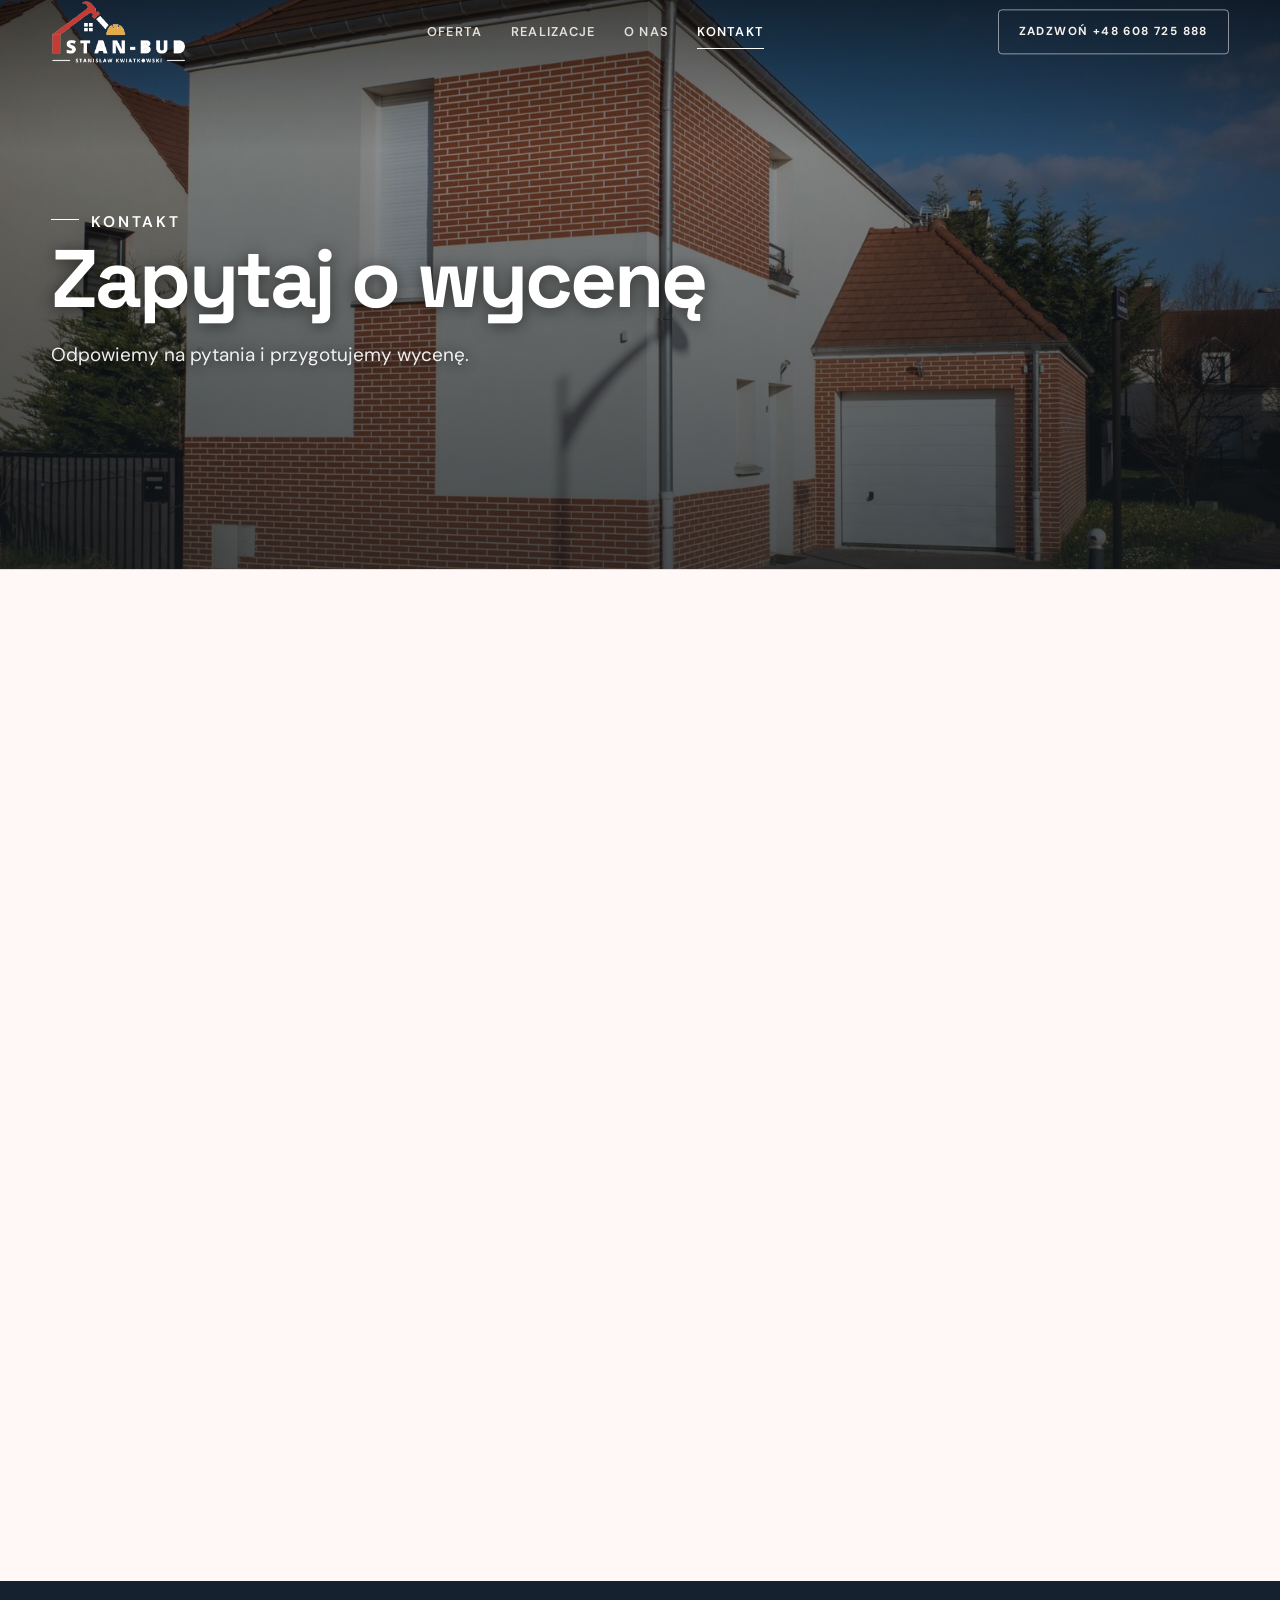
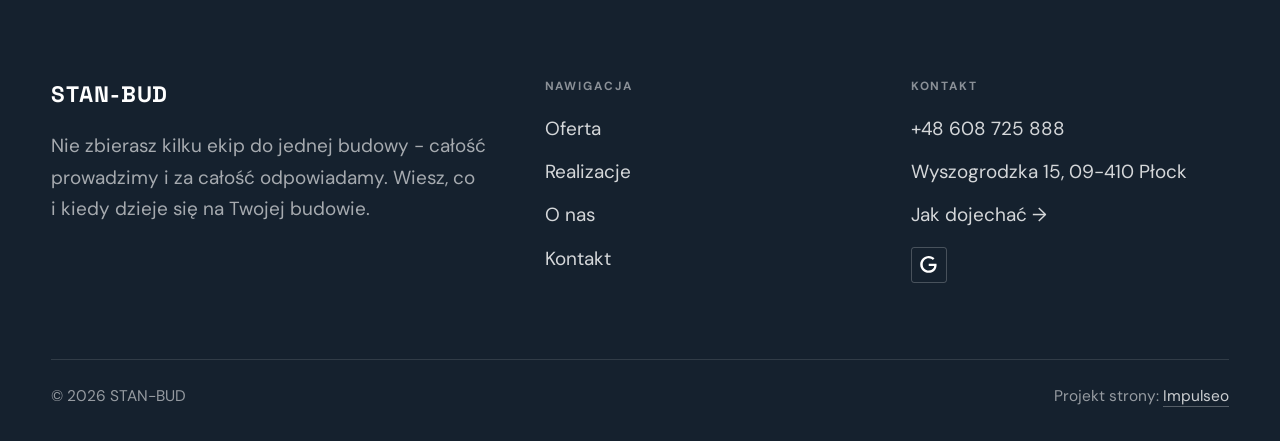
==== kontakt.html @ 0bb6a694 "Strona demo: stan-bud" ====
<!DOCTYPE html>
<html lang="pl">
<head>
<meta charset="UTF-8">
<meta name="viewport" content="width=device-width, initial-scale=1.0">
<title>Kontakt - STAN-BUD</title>
<meta name="description" content="Kontakt STAN-BUD - Wyszogrodzka 15, 09-410 Płock">
<link rel="canonical" href="https://kris20032.github.io/stan-bud/kontakt.html">
<meta name="robots" content="noindex, nofollow">
<meta property="og:type" content="website">
<meta property="og:locale" content="pl_PL">
<meta property="og:site_name" content="STAN-BUD">
<meta property="og:title" content="Kontakt - STAN-BUD">
<meta property="og:description" content="Kontakt STAN-BUD - Wyszogrodzka 15, 09-410 Płock">
<meta property="og:url" content="https://kris20032.github.io/stan-bud/kontakt.html">
<meta property="og:image" content="https://kris20032.github.io/stan-bud/img/og.jpg">
<meta property="og:image:width" content="1200">
<meta property="og:image:height" content="630">
<meta name="twitter:card" content="summary_large_image">
<link rel="preconnect" href="https://fonts.googleapis.com">
<link rel="preconnect" href="https://fonts.gstatic.com" crossorigin>
<link href="https://fonts.googleapis.com/css2?family=Space+Grotesk:wght@500;600;700&family=DM+Sans:opsz,wght@9..40,400;9..40,500;9..40,600&display=swap" rel="stylesheet">
<link rel="stylesheet" href="assets/styles.css?v=3029ddd0">
</head>
<body>

<header class="nav">
  <div class="wrap nav-inner">
    <a class="brand brand-has-logo" href="index.html"><img class="brand-logo brand-logo-dark" src="img/logo.png" alt="STAN-BUD" width="866" height="410" decoding="async"><img class="brand-logo brand-logo-light" src="img/logo-light.png" alt="STAN-BUD" width="866" height="410" decoding="async"></a>
    <nav class="nav-links">
      <a href="oferta.html">Oferta</a>
      <a href="realizacje.html">Realizacje</a>
      <a href="o-nas.html">O nas</a>
      <a href="kontakt.html" class="active" aria-current="page">Kontakt</a>
      <a href="tel:+48608725888" class="btn btn-accent">Zadzwoń +48 608 725 888</a>
    </nav>
    <button class="nav-toggle" aria-label="Menu"><span></span><span></span><span></span></button>
  </div>
</header>

<main>
<section class="pagehead">
  <img src="img/g7.jpg" alt="STAN-BUD - Zapytaj o wycenę" width="1600" height="1066" decoding="async">
  <div class="wrap">
    <span class="eyebrow">Kontakt</span>
    <h1>Zapytaj o wycenę</h1>
    <p>Odpowiemy na pytania i przygotujemy wycenę.</p>
  </div>
</section>
<section>
  <div class="wrap contact-grid">
    <div class="reveal">
      <span class="eyebrow">Dane kontaktowe</span>
      <h2 style="margin:var(--space-4) 0 var(--space-6)">STAN-BUD</h2>
      <div class="info-list">
        <div class="info-row"><div class="ic"><svg class="ico-tel" width="16" height="16" viewBox="0 0 24 24" fill="none" aria-hidden="true"><path d="M6.6 10.8a15.5 15.5 0 0 0 6.6 6.6l2.2-2.2a1 1 0 0 1 1-.24 11.4 11.4 0 0 0 3.6.58 1 1 0 0 1 1 1V20a1 1 0 0 1-1 1A17 17 0 0 1 3 4a1 1 0 0 1 1-1h3.5a1 1 0 0 1 1 1c0 1.25.2 2.46.58 3.6a1 1 0 0 1-.25 1l-2.23 2.2Z" fill="currentColor"/></svg></div><div><div class="lbl">Telefon</div><a class="val" href="tel:+48608725888">+48 608 725 888</a></div></div>
        <div class="info-row"><div class="ic"><svg class="ico-pin" width="16" height="16" viewBox="0 0 24 24" fill="none" aria-hidden="true"><path d="M12 21s7-6.1 7-11.5A7 7 0 0 0 5 9.5C5 14.9 12 21 12 21Z" stroke="currentColor" stroke-width="1.6" fill="none"/><circle cx="12" cy="9.5" r="2.4" fill="currentColor"/></svg></div><div><div class="lbl">Adres</div><div class="val">Wyszogrodzka 15, 09-410 Płock</div></div></div>
      </div>
    </div>
    <div class="reveal">
      <div class="form">
        <h3 style="margin-bottom:var(--space-4)">Najszybciej telefonicznie</h3>
        <p class="muted" style="margin-bottom:var(--space-5)">Zadzwoń, opisz pomysł, a my powiemy, co i jak. Bez zobowiązań.</p>
        <a href="tel:+48608725888" class="btn btn-accent" style="justify-content:center">Zadzwoń: +48 608 725 888 <span class="arr">→</span></a>
      </div>
    </div>
  </div>
</section>
<section style="padding-top:0">
  <div class="wrap reveal">
    <iframe class="map" title="STAN-BUD - Płock" src="https://maps.google.com/maps?q=52.5395094%2C19.7130415&z=15&output=embed" loading="lazy" referrerpolicy="no-referrer-when-downgrade"></iframe>
  </div>
</section>
</main>

<footer>
  <div class="wrap">
    <div class="foot-grid">
      <div class="foot-brand">
        <div class="name">STAN-BUD</div>
        <p>Nie zbierasz kilku ekip do jednej budowy - całość prowadzimy i za całość odpowiadamy. Wiesz, co i kiedy dzieje się na Twojej budowie.</p>
      </div>
      <div class="foot-col">
        <h4>Nawigacja</h4>
        <a href="oferta.html">Oferta</a>
        <a href="realizacje.html">Realizacje</a>
        <a href="o-nas.html">O nas</a>
        <a href="kontakt.html">Kontakt</a>
      </div>
      <div class="foot-col">
        <h4>Kontakt</h4>
        <a href="tel:+48608725888">+48 608 725 888</a>
        <p>Wyszogrodzka 15, 09-410 Płock</p>
        <a href="https://www.google.com/maps?cid=14558033095846120858" target="_blank" rel="noopener">Jak dojechać →</a>
      <div class="foot-soc">
        <a class="soc" href="https://www.google.com/maps?cid=14558033095846120858" target="_blank" rel="noopener" aria-label="Google - STAN-BUD"><svg viewBox="0 0 24 24" aria-hidden="true" focusable="false"><path d="M12.48 10.92v3.28h7.84c-.24 1.84-.853 3.187-1.787 4.133-1.147 1.147-2.933 2.4-6.053 2.4-4.827 0-8.6-3.893-8.6-8.72s3.773-8.72 8.6-8.72c2.6 0 4.507 1.027 5.907 2.347l2.307-2.307C18.747 1.44 16.133 0 12.48 0 5.867 0 .307 5.387.307 12s5.56 12 12.173 12c3.573 0 6.267-1.173 8.373-3.36 2.16-2.16 2.84-5.213 2.84-7.667 0-.76-.053-1.467-.173-2.053H12.48z" fill="currentColor"/></svg></a>
      </div>
      </div>
    </div>
    <div class="foot-bot">
      <span>© 2026 STAN-BUD</span>
      <span>Projekt strony: <a class="foot-credit" href="https://impulseo.pl" target="_blank" rel="noopener">Impulseo</a></span>
    </div>
  </div>
</footer>
<div class="sticky-call"><a class="sc-call" href="tel:+48608725888"><svg class="ico-tel" width="16" height="16" viewBox="0 0 24 24" fill="none" aria-hidden="true"><path d="M6.6 10.8a15.5 15.5 0 0 0 6.6 6.6l2.2-2.2a1 1 0 0 1 1-.24 11.4 11.4 0 0 0 3.6.58 1 1 0 0 1 1 1V20a1 1 0 0 1-1 1A17 17 0 0 1 3 4a1 1 0 0 1 1-1h3.5a1 1 0 0 1 1 1c0 1.25.2 2.46.58 3.6a1 1 0 0 1-.25 1l-2.23 2.2Z" fill="currentColor"/></svg> Zadzwoń</a><a class="sc-quote" href="kontakt.html">Zadzwoń: +48 608 725 888</a></div>
<div class="demo-wazne" data-do="2026-09-23" data-cykl="3" hidden><svg class="dw-ico" width="13" height="13" viewBox="0 0 24 24" fill="none" aria-hidden="true"><circle cx="12" cy="12" r="8.6" stroke="currentColor" stroke-width="1.8"/><path d="M12 7.2V12l3.3 2" stroke="currentColor" stroke-width="1.8" stroke-linecap="round"/></svg><span class="dw-txt"></span></div>

<script src="assets/main.js"></script>
</body>
</html>
---- assets/styles.css ----
/* ============================================================
   STOLBASZ — premium, architektoniczny B2B fit-out
   Jasna paleta, zero brązu. System wg premium-web-craft.
   Projekt strony: Impulseo (impulseo.pl)
   ============================================================ */

:root{
  /* PALETA — jasna, architektoniczna, chłodna */
  --paper:#F4F6F8;          /* główne tło */
  --paper-2:#E7EBEF;        /* sekcje alternatywne (chłodny jasny szary) */
  --paper-3:#E7EBEF;        /* delikatne wypełnienia */
  --ink:#15212E;            /* tekst główny — chłodny grafit */
  --ink-soft:#243443;       /* nagłówki drugorzędne */
  --muted:#6B7785;          /* tekst poboczny */
  --line:rgba(21,33,46,.12);/* hairline */
  --accent:#E8A317;         /* stonowany petrol-slate — jedyny akcent */
  --accent-d:#C9870C;
  --accent-soft:rgba(232,163,23,.10);
  --dark:#15212E;           /* sekcje ciemne (stopka/CTA) */

  /* HOVER ZDJĘĆ — JEDEN standard dla całego silnika (decyzja K. 04.08.2026, artefakt z wariantami).
     AKTUALNE (K.+Szymon 09.08.2026, wybór z artefaktu 6 wariantów): zoom 1.05 przy 1.4s -
     przy tak długim czasie mocniejszy kadr NIE skacze, tylko „oddycha". Poprzedni standard
     (1.02 / .55s z 04.08) odbierany jako dynamiczny i szybki.
     Spoczynek lekko przygaszony, ale TYLKO tam, gdzie jest mysz (@media hover:hover) —
     na telefonie zdjęcia zostają w pełnej jasności. */
  --img-zoom:1.05;                   /* K.+Szymon 09.08: wariant F z artefaktu porównawczego */
  --img-rest:brightness(.95) saturate(.99);
  --img-hot:brightness(1.06) saturate(1.05);
  --img-dur:1.4s;                    /* K.+Szymon 09.08 (wariant F): powoli = elegancko */
  --img-ease:cubic-bezier(.16,.84,.44,1);  /* miękki ogon, efekt „oddychania" */

  /* ODSTĘPY — skala 4/8 */
  --space-1:4px; --space-2:8px; --space-3:12px; --space-4:16px; --space-5:24px;
  --space-6:32px; --space-7:48px; --space-8:64px; --space-9:96px; --space-10:128px;

  /* TYPOGRAFIA — fluid clamp() (skala podbita 16.07.2026: większe, czytelniejsze litery — uwaga Adama) */
  --text-sm:clamp(.9rem,.87rem + .12vw,1rem);
  --text-base:clamp(1.08rem,1.04rem + .18vw,1.2rem);
  --text-lg:clamp(1.24rem,1.15rem + .34vw,1.44rem);
  --text-h3:clamp(1.34rem,1.22rem + .55vw,1.66rem);
  --text-h2:clamp(2.1rem,1.66rem + 2.1vw,3.1rem);
  --text-h1:clamp(2.9rem,2.1rem + 4vw,5.1rem);

  /* PROMIENIE — architektoniczne, raczej ostre */
  --r-sm:3px; --r-md:6px; --r-lg:10px;

  /* RUCH */
  --ease:cubic-bezier(.25,.46,.45,.94); --dur:.24s;

  /* CIENIE — miękkie, warstwowe */
  --sh-sm:0 1px 2px rgba(16,24,32,.04), 0 2px 8px rgba(16,24,32,.05);
  --sh-md:0 2px 6px rgba(16,24,32,.05), 0 12px 28px -8px rgba(16,24,32,.12);
  --sh-lg:0 6px 14px rgba(16,24,32,.07), 0 26px 56px -18px rgba(16,24,32,.22);

  --hairline:1px solid var(--line);

  --font-display:'Space Grotesk','Inter',sans-serif;
  --font-body:'DM Sans','Inter',sans-serif;
}

*{box-sizing:border-box;margin:0;padding:0}
html{scroll-behavior:smooth}
body{
  font-family:var(--font-body);
  font-size:var(--text-base);
  line-height:1.65;
  color:var(--ink);
  background:var(--paper);
  -webkit-font-smoothing:antialiased;
  text-rendering:optimizeLegibility;
}
img{max-width:100%;height:auto;display:block}  /* height:auto = width/height z atrybutów trzyma proporcje (TOP#12) */
a{color:inherit;text-decoration:none}

.wrap{width:min(92%,1180px);margin-inline:auto}
section{padding-block:clamp(52px,6.5vw,96px)}

h1,h2,h3{font-family:var(--font-display);font-weight:700;line-height:1.08;letter-spacing:-.02em;color:var(--ink)}
h1{font-size:var(--text-h1);letter-spacing:-.035em}
h2{font-size:var(--text-h2);letter-spacing:-.025em}
h3{font-size:var(--text-h3)}
/* MIARA — długość wiersza. WCAG 2.2 SC 1.4.8: max 80 znaków; Butterick: 45–90.
   68ch daje realnie 72–78 znaków polskiego tekstu, czyli z zapasem pod granicą.
   Wcześniej limit miał TYLKO <p> — <li>, <blockquote> i <dd> nie miały żadnego,
   i to jedyny powód, dla którego 23 bloki na dwóch oddanych stronach jadą po
   83–106 znaków w wierszu (pomiar 07.08.2026, bramka `miara`).
   ⚠️ Listy i definicje ograniczamy TYLKO bez klasy: `ul`/`ol` z klasą to u nas
   układ (siatki kafli, menu), a nie tekst ciągły — tam miarę wyznacza układ. */
/* 60ch, nie 68ch (K. 10.08): po zmianie fontów na węższe kroje (DM Sans i spółka)
   w 68ch mieściło się ~90 znaków - bramka pikselowa słusznie zgłaszała przekroczenie
   granicy 80. Pomiar na żywej przeglądarce: 60ch = 90 znaków, 53ch = ~78 znaków, czyli normę WCAG 1.4.8. */
:root{ --miara:53ch }
p{max-width:min(100%,var(--miara))}
blockquote,
ul:not([class])>li, ol:not([class])>li,
dl:not([class])>dd{max-width:min(100%,var(--miara))}

/* ⚠️ Świadomie BEZ wyjątku `.tile p,.card p,.svc p{max-width:none}`, choć nasuwa się sam:
   te akapity BYŁY już ograniczone (stare `p{max-width:65ch}`), więc „wyjątek" nie odblokowałby
   niczego nowego — tylko ROZLUŹNIŁ stan sprzed zmiany na wszystkich demach naraz.
   `figcaption` żadna z reguł wyżej nie dotyczy, więc też nie potrzebuje zwolnienia. */

/* ŁAMANIE. `balance` wyrównuje długości wierszy w nagłówku, `pretty` pilnuje ostatniego
   wiersza akapitu, żeby nie został w nim jeden wyraz. Obsługiwane od Chrome 117 /
   Safari 17.5; starsze przeglądarki po prostu ignorują tę własność.
   `text-wrap:pretty` nie występowało dotąd ANI RAZ w silniku ani w repo klientów. */
h1,h2,h3,.lead,.lede{text-wrap:balance}
p,li,blockquote,dd{text-wrap:pretty}

.eyebrow{
  font-family:var(--font-body);
  font-size:var(--text-sm);
  font-weight:600;
  letter-spacing:.18em;
  text-transform:uppercase;
  color:var(--accent);
  display:inline-flex;align-items:center;gap:var(--space-3);
}
/* flex:none + margin-top = kreska trzyma się PIERWSZEJ linii. Wcześniej align-items:center
   centrowało ją względem całego bloku i przy zawinięciu (długi kicker typu
   „…WNĘTRZ · LESZNO · OD 2019") druga linia lądowała z brzydkim wcięciem. */
.eyebrow{align-items:flex-start}
.eyebrow>*,.eyebrow{text-wrap:balance}   /* dlugi kicker lamal sie na sierote typu samo „2019" w drugiej linii */
.eyebrow::before{content:"";width:28px;height:1px;background:var(--accent);display:inline-block;flex:none;margin-top:.62em}

.muted{color:var(--muted)}
.lead{font-size:var(--text-lg);line-height:1.55;color:var(--ink-soft);max-width:50ch}

/* ---------- BUTTONS ---------- */
.btn{
  display:inline-flex;align-items:center;gap:var(--space-2);
  font-weight:600;font-size:var(--text-sm);letter-spacing:.02em;
  padding:var(--space-4) var(--space-6);
  border-radius:var(--r-sm);
  transition:transform var(--dur) var(--ease),box-shadow var(--dur) var(--ease),background var(--dur) var(--ease);
  cursor:pointer;border:1px solid transparent;
}
.btn-accent{background:var(--accent);color:#fff;box-shadow:var(--sh-sm)}
.btn-accent:hover{background:var(--accent-d);transform:translateY(-2px);box-shadow:var(--sh-md)}
.btn-accent:active{transform:translateY(0);box-shadow:var(--sh-sm)}
.btn-ghost{background:transparent;color:var(--ink);border-color:var(--line)}
.btn-ghost:hover{border-color:var(--accent);color:var(--accent);transform:translateY(-2px)}
.btn-light{background:#fff;color:var(--ink);box-shadow:var(--sh-sm)}
.btn-light:hover{transform:translateY(-2px);box-shadow:var(--sh-md)}
.btn .arr{transition:transform var(--dur) var(--ease)}
.btn:hover .arr{transform:translateX(4px)}

/* ---------- NAV ---------- */
.nav{
  position:sticky;top:0;z-index:50;
  background:color-mix(in srgb,var(--paper) 88%,transparent);
  backdrop-filter:saturate(140%) blur(10px);
  border-bottom:var(--hairline);
}
.nav-inner{display:flex;align-items:center;justify-content:space-between;gap:var(--space-5);height:72px}
/* ANTY-NACHODZENIE (K. 05.08.2026): długa nazwa firmy + przycisk z pełnym numerem nie mieściły się w pasku
   i flex ściskał linki PONIŻEJ ich treści - "Kontakt" wchodził na ramkę "Zadzwoń +48 ...". Teraz ustępuje
   nazwa marki (skrót wielokropkiem), a menu i przycisk nigdy się nie kurczą ani nie zachodzą na siebie. */
.brand{display:flex;flex-direction:column;line-height:1;min-width:0;flex:0 1 auto}
.brand .name{font-family:var(--font-display);font-weight:800;font-size:1.35rem;letter-spacing:.04em;white-space:nowrap;overflow:hidden;text-overflow:ellipsis}
.brand .sub{font-size:.62rem;letter-spacing:.34em;text-transform:uppercase;color:var(--muted);margin-top:5px;white-space:nowrap;overflow:hidden;text-overflow:ellipsis}
.nav-links{display:flex;align-items:center;gap:var(--space-6);flex:0 0 auto}
.nav-links a{font-size:var(--text-sm);font-weight:500;color:var(--ink-soft);position:relative;padding-block:4px;white-space:nowrap;transition:color var(--dur) var(--ease)}
.nav-links a::after{content:"";position:absolute;left:0;bottom:0;width:0;height:1.5px;background:var(--accent);transition:width var(--dur) var(--ease)}
.nav-links a:hover,.nav-links a.active{color:var(--ink)}
.nav-links a:hover::after,.nav-links a.active::after{width:100%}
.nav-links .btn{padding:var(--space-2) var(--space-5)}
/* przyciski w nav: właściwy kolor (przebij .nav-links a) + bez podkreślenia */
.nav-links a.btn-accent{color:#fff}
.nav-links a.btn-ghost,.nav-links a.btn-light{color:var(--ink)}
/* CTA w pasku: NIE podkreślenie spod linków menu, ale ten sam przelatujący błysk,
   co na wszystkich innych przyciskach (zgłoszenie K. 13.08.2026 - „na hero jest efekt
   światła przechodzącego przez przycisk, na navbarze go nie ma, a mają być identyczne").
   Reguła `.nav-links a::after` jest silniejsza od `.btn::after`, więc trzeba jej
   geometrię wyzerować i wpisać połysk z nazwy - samo `display:none` gasiło efekt. */
.nav-links a.btn::after{
  display:block;content:"";position:absolute;inset:0;z-index:-1;pointer-events:none;
  width:auto;height:auto;border-radius:inherit;   /* kasuje geometrię podkreślenia (width:0;height:1.5px) */
  background:linear-gradient(100deg,transparent 32%,rgba(255,255,255,.20) 50%,transparent 68%);
  translate:-120% 0}
@media (prefers-reduced-motion:no-preference){
  .nav-links a.btn:hover::after{translate:120% 0;transition:translate .75s var(--mt-ease,cubic-bezier(.16,.84,.44,1))}
}
.nav-toggle{display:none;background:none;border:none;cursor:pointer;flex-direction:column;gap:5px;padding:8px}
.nav-toggle span{width:24px;height:2px;background:var(--ink);transition:var(--dur)}
/* Ciasny zakres MIĘDZY menu mobilnym a pełnym pulpitem: zbijamy odstępy i nazwę marki,
   żeby wszystko zmieściło się naturalnie, zanim w ogóle dojdzie do skracania wielokropkiem. */
@media(max-width:1280px) and (min-width:921px){
  .nav-links{gap:var(--space-4)}
  .nav-links .btn{padding:var(--space-2) var(--space-4)}
  .brand .name{font-size:1.15rem}
}

/* ---------- HERO (split) ---------- */
.hero{position:relative;overflow:hidden;border-bottom:var(--hairline)}
.hero-grid{display:grid;grid-template-columns:1.05fr .95fr;gap:clamp(24px,4vw,60px);align-items:center;
  padding-block:clamp(36px,4.5vw,64px)}
.hero-copy .eyebrow{margin-bottom:var(--space-5)}
.hero-copy h1{margin-bottom:var(--space-5)}
.hero-copy .lead{margin-bottom:var(--space-7)}
.hero-actions{display:flex;flex-wrap:wrap;gap:var(--space-4)}
.hero-art{position:relative;aspect-ratio:4/3;border-radius:var(--r-lg);overflow:hidden;box-shadow:var(--sh-lg)}
.hero-art img{width:100%;height:100%;object-fit:cover}
.hero-art::after{content:"";position:absolute;inset:0;background:linear-gradient(180deg,transparent 55%,rgba(18,24,28,.28))}
.hero-badge{position:absolute;left:var(--space-5);bottom:var(--space-5);z-index:2;
  background:rgba(252,252,251,.94);backdrop-filter:blur(4px);
  border-radius:var(--r-md);padding:var(--space-4) var(--space-5);box-shadow:var(--sh-md);max-width:78%}
.hero-badge strong{display:block;font-family:var(--font-display);font-size:1rem;letter-spacing:-.01em}
.hero-badge span{font-size:var(--text-sm);color:var(--muted)}

/* ---------- HERO duży / kinowy (strona główna) ---------- */
.hero-cine{position:relative;min-height:clamp(560px,82vh,840px);min-height:clamp(560px,82svh,840px);display:flex;align-items:center;overflow:hidden;border-bottom:var(--hairline)}
.hero-cine>img{position:absolute;inset:0;width:100%;height:100%;object-fit:cover;z-index:0}
.hero-cine::after{content:"";position:absolute;inset:0;z-index:1;
  background:linear-gradient(95deg,rgba(13,18,23,.86) 0%,rgba(13,18,23,.64) 32%,rgba(13,18,23,.24) 62%,rgba(13,18,23,.04) 100%)}
.hero-cine .wrap{position:relative;z-index:2;padding-block:var(--space-8)}
.hero-cine .hero-copy{max-width:660px}
.hero-cine .eyebrow{color:#fff;margin-bottom:var(--space-5)}
.hero-cine .eyebrow::before{background:#fff}
.hero-cine h1{color:#fff;margin-bottom:var(--space-5);font-size:clamp(2.9rem,2rem + 4.4vw,5.2rem);text-wrap:balance}
.hero-cine .lead{color:rgba(255,255,255,.92);max-width:48ch;margin-bottom:var(--space-7)}
.hero-cine .hero-actions{display:flex;flex-wrap:wrap;gap:var(--space-4)}
/* NISKIE OKNO (laptop z dokiem i paskami przeglądarki ma ~700-780 px wysokości widoku):
   H1 do 5.2rem + długi lead nie mieściły się i przyciski wypadały POD krawędź ekranu -
   klient widział stronę bez ani jednego CTA. Skalujemy w dół, zamiast przycinać treść. */
@media(min-width:821px) and (max-height:820px){
  .hero-cine{min-height:clamp(520px,94svh,780px)}
  .hero-cine .wrap{padding-block:var(--space-6)}
  .hero-cine h1{font-size:clamp(2.2rem,1.5rem + 2.6vw,3.6rem);margin-bottom:var(--space-4)}
  .hero-cine .eyebrow{margin-bottom:var(--space-4)}
  .hero-cine .lead{margin-bottom:var(--space-5);max-width:44ch}
}
@media(max-width:680px){
  .hero-cine{min-height:clamp(520px,76vh,640px);min-height:clamp(520px,76svh,640px);align-items:flex-end}
  .hero-cine::after{background:linear-gradient(0deg,rgba(13,18,23,.9) 6%,rgba(13,18,23,.45) 55%,rgba(13,18,23,.25) 100%)}
  .hero-cine .wrap{padding-bottom:var(--space-9)}
  /* TELEFON (~90% oglądających): lead potrafił zająć 8 linii i zepchnąć CTA poza pierwszy ekran.
     Zwężamy interlinię i skalę - treści nie ucinamy, bo to ona sprzedaje. */
  .hero-cine .lead{font-size:.98rem;line-height:1.5;margin-bottom:var(--space-5)}
  .hero-cine .eyebrow{font-size:.72rem;letter-spacing:.13em;margin-bottom:var(--space-4)}
  .hero-cine .eyebrow::before{width:20px}
  .hero-cine h1{margin-bottom:var(--space-4)}
}

/* full-bleed hero variant (podstrony) */
.pagehead{position:relative;min-height:46vh;min-height:46svh;display:flex;align-items:flex-end;overflow:hidden;border-bottom:var(--hairline)}
.pagehead img{position:absolute;inset:0;width:100%;height:100%;object-fit:cover}
/* 10.08.2026 (decyzja K.): mocniejsze przyciemnienie + cień pod tekstem. Bramka mierzyła na
   nagłówkach podstron 3,38-3,43:1 przy wymaganych 4,5 — jasne zdjęcie (hala, śnieg, niebo)
   podchodziło pod biały tekst. Zdjęcia klientów są różne, więc kontrast musi dawać WARSTWA,
   a nie szczęśliwy dobór kadru. */
.pagehead::after{content:"";position:absolute;inset:0;background:linear-gradient(180deg,rgba(18,24,28,.40),rgba(18,24,28,.76))}
.pagehead .wrap{position:relative;z-index:2;padding-block:var(--space-9);color:#fff}
.pagehead h1{color:#fff;max-width:18ch;text-shadow:0 2px 16px rgba(0,0,0,.55)}
.pagehead .eyebrow{color:#fff}
.pagehead .eyebrow::before{background:#fff}
.pagehead p{color:rgba(255,255,255,.92);margin-top:var(--space-4);max-width:54ch;text-shadow:0 1px 12px rgba(0,0,0,.5)}

/* ---------- STRIP (pasek skrótów / liczby) ---------- */
.strip{background:var(--dark);color:#fff}
/* PASEK HASEŁ — standard 04.08.2026 (decyzja K.): 5 haseł w JEDNYM rzędzie, tekst WYŚRODKOWANY,
   węższe marginesy boczne niż reszta strony (pasek ma iść szerzej), równe wysokości kolumn. */
.strip .wrap{width:min(96%,1440px);display:grid;grid-template-columns:repeat(5,1fr);
  gap:var(--space-5);padding-block:var(--space-7);align-items:stretch}
.strip .item .k{font-family:var(--font-display);font-size:clamp(1.05rem,.82rem + .85vw,1.55rem);
  font-weight:800;letter-spacing:-.02em;color:#fff;line-height:1.18;text-wrap:balance}
.strip .item .v{font-size:var(--text-sm);color:rgba(255,255,255,.66);margin-top:var(--space-2);line-height:1.4}
.strip .item{border-left:2px solid var(--accent);padding-inline:var(--space-4);
  text-align:center;display:flex;flex-direction:column;justify-content:center}
/* liczba kolumn = liczba haseł, żeby ostatnie nie zostawało samo w drugim rzędzie.
   Klasę n-N nadaje multipage.py; domyślnie (bez klasy) pasek jest 5-kolumnowy. */
.strip.n-2 .wrap{grid-template-columns:repeat(2,1fr)}
.strip.n-3 .wrap{grid-template-columns:repeat(3,1fr)}
.strip.n-4 .wrap{grid-template-columns:repeat(4,1fr);gap:var(--space-6)}
.strip.n-4 .item .k{font-size:clamp(1.3rem,1rem + 1.1vw,2rem)}
.strip.n-6 .wrap{grid-template-columns:repeat(6,1fr);gap:var(--space-4)}
.strip.n-6 .item .k{font-size:clamp(.98rem,.8rem + .7vw,1.35rem)}
/* równe łamanie: zamiast "długa linia + jedno słowo" obie linie zbliżonej długości */
.strip .item .k{text-wrap:balance}

/* ---------- SECTION HEAD ---------- */
.head{max-width:48rem;margin-bottom:var(--space-8)}
.head.center{margin-inline:auto;text-align:center}
.head .eyebrow{margin-bottom:var(--space-4)}
.head h2{margin-bottom:var(--space-4)}
.head p{color:var(--muted);font-size:var(--text-lg);line-height:1.55}
.head.center p{margin-inline:auto}

/* ---------- INTRO SPLIT ---------- */
.split{display:grid;grid-template-columns:.92fr 1.08fr;gap:clamp(28px,5vw,80px);align-items:center}
.split.rev{grid-template-columns:1.08fr .92fr}
.split.rev .split-art{order:-1}
.split-art{position:relative;aspect-ratio:5/4;border-radius:var(--r-lg);overflow:hidden;box-shadow:var(--sh-lg)}
.split-art img{width:100%;height:100%;object-fit:cover}
.split-copy h2{margin-bottom:var(--space-5)}
.split-copy p+p{margin-top:var(--space-4)}
.split-copy .btn{margin-top:var(--space-6)}

/* ---------- SERVICES (zakres) ---------- */
.svc-grid{display:grid;grid-template-columns:repeat(auto-fit,minmax(280px,1fr));gap:var(--space-5)}
.svc{background:#fff;border:var(--hairline);border-radius:var(--r-md);padding:var(--space-7) var(--space-6);
  transition:transform var(--dur) var(--ease),box-shadow var(--dur) var(--ease),border-color var(--dur) var(--ease);
  position:relative;overflow:hidden}
.svc::before{content:"";position:absolute;left:0;top:0;width:3px;height:0;background:var(--accent);transition:height var(--dur) var(--ease)}
.svc:hover{transform:translateY(-4px);box-shadow:var(--sh-md);border-color:transparent}
.svc:hover::before{height:100%}
.svc .ic{font-family:var(--font-display);font-size:.8rem;font-weight:700;letter-spacing:.12em;color:var(--accent);margin-bottom:var(--space-4)}
.svc h3{margin-bottom:var(--space-3);font-size:1.22rem}
.svc p{color:var(--muted);font-size:var(--text-base);line-height:1.6}

/* big detailed service rows */
.svc-row{display:grid;grid-template-columns:.8fr 1.2fr;gap:clamp(20px,4vw,60px);align-items:center;padding-block:var(--space-8)}
.svc-row+.svc-row{border-top:var(--hairline)}
.svc-row.rev{grid-template-columns:1.2fr .8fr}
/* Naprzemienny układ wierszy oferty: co drugi wiersz ma zdjęcie po PRAWEJ.
   Było `order:-1` — martwy kod, bo zdjęcie i tak jest pierwszym dzieckiem w HTML,
   więc wszystkie wiersze wyglądały identycznie (zdjęcie zawsze z lewej), a `rev`
   zmieniało tylko szerokość kolumn. Znalezione 29.07.2026 przy różnicowaniu kierunków
   animacji (pomiar pozycji: art.mid 390/502 przy row.mid 756 — zawsze lewa strona). */
.svc-row.rev .svc-row-art{order:2}
.svc-row-art{aspect-ratio:4/3;border-radius:var(--r-md);overflow:hidden;box-shadow:var(--sh-md)}
.svc-row-art img{width:100%;height:100%;object-fit:cover}
.svc-row h3{font-size:1.5rem;margin-bottom:var(--space-4)}
.svc-row .num{font-family:var(--font-display);font-size:.85rem;font-weight:700;letter-spacing:.14em;color:var(--accent);display:block;margin-bottom:var(--space-3)}
.svc-row ul{list-style:none;margin-top:var(--space-4);display:flex;flex-direction:column;gap:var(--space-2)}
.svc-row li{position:relative;padding-left:var(--space-5);color:var(--muted);font-size:var(--text-base)}
.svc-row li::before{content:"";position:absolute;left:0;top:.62em;width:8px;height:1px;background:var(--accent)}

/* ---------- GALLERY (realizacje) ---------- */
.gallery{display:grid;grid-template-columns:repeat(12,1fr);gap:var(--space-4);grid-auto-rows:200px}
/* GALERIA MASONRY — pionowe zdjęcia (portrety beauty/wellness) bez przycinania: kolumny, height auto */
.gallery-masonry{column-count:3;column-gap:var(--space-4)}
@media(max-width:900px){.gallery-masonry{column-count:2}}
@media(max-width:560px){.gallery-masonry{column-count:1}}
.gallery-masonry .m-tile{break-inside:avoid;margin:0 0 var(--space-4);padding:0;position:relative;overflow:hidden;border-radius:var(--r-md);border:1px solid var(--line)}
.gallery-masonry .m-tile img{width:100%;height:auto;display:block}
.gallery-masonry .m-tile .cap{position:absolute;left:0;right:0;bottom:0;padding:var(--space-4);color:#fff;background:linear-gradient(0deg,rgba(0,0,0,.55),transparent);font-size:var(--text-sm)}
.gallery-masonry .m-tile .cap small{display:block;font-weight:400;opacity:.78;letter-spacing:.04em;text-transform:uppercase;font-size:.66rem;margin-top:3px}
.tile{position:relative;overflow:hidden;border-radius:var(--r-md);box-shadow:var(--sh-sm);
  transition:transform var(--dur) var(--ease),box-shadow var(--dur) var(--ease)}
.tile img{width:100%;height:100%;object-fit:cover;
  transition:transform var(--img-dur) var(--img-ease),filter var(--img-dur) var(--img-ease)}
.tile:hover{box-shadow:var(--sh-md)}
.tile .cap{position:absolute;left:0;right:0;bottom:0;padding:var(--space-5) var(--space-4) var(--space-4);
  /* mocniejszy spad + cien pod tekstem: na JASNYCH zdjeciach klienta (biale fronty, sciany)
     slaby gradient dawal kontrast ~1.5:1 zamiast wymaganych 3.6:1 (bramka wygladu, 10.08.2026) */
  background:linear-gradient(transparent 10%,rgba(18,24,28,.55) 40%,rgba(18,24,28,.88) 68%,rgba(18,24,28,.99));color:#fff;
  text-shadow:0 1px 2px rgba(0,0,0,.85),0 2px 10px rgba(0,0,0,.55);
  font-size:var(--text-sm);font-weight:600;letter-spacing:.01em;
  opacity:0;transform:translateY(8px);transition:var(--dur) var(--ease)}
.tile:hover .cap{opacity:1;transform:translateY(0)}
.tile .cap small{display:block;font-weight:400;opacity:.78;letter-spacing:.04em;text-transform:uppercase;font-size:.66rem;margin-top:3px}
/* bento spans */
.t-wide{grid-column:span 6}
.t-tall{grid-column:span 6;grid-row:span 2}
.t-std{grid-column:span 6}
.t-third{grid-column:span 4}
.t-two3{grid-column:span 8}

/* ---------- TRUST / WIARYGODNOŚĆ ---------- */
.trust{background:var(--paper-2)}
.trust-grid{display:grid;grid-template-columns:repeat(auto-fit,minmax(240px,1fr));gap:var(--space-5);margin-top:var(--space-7)}
.trust-card{background:#fff;border-radius:var(--r-md);padding:var(--space-7) var(--space-6);box-shadow:var(--sh-sm);border-top:3px solid var(--accent)}
.trust-card .big{font-family:var(--font-display);font-size:clamp(1.8rem,1.3rem + 1.6vw,2.6rem);font-weight:800;letter-spacing:-.02em;color:var(--ink);line-height:1}
.trust-card h3{font-size:1.12rem;margin:var(--space-3) 0 var(--space-2)}
.trust-card p{color:var(--muted);font-size:var(--text-base);line-height:1.55}

/* ---------- CTA band ---------- */
.cta{background:var(--dark);color:#fff;position:relative;overflow:hidden}
/* telefon w CTA: na ciemnym tle biały (domyślnie), rodziny z JASNYM tłem CTA
   nadpisują to u siebie - wcześniej kolor siedział w stylu inline i wygrywał z rodziną. */
.cta .btn-ghost-cta{color:#fff;border-color:rgba(255,255,255,.3)}
.cta .wrap{display:grid;grid-template-columns:1.4fr .6fr;gap:var(--space-7);align-items:center;position:relative;z-index:2}
.cta h2{color:#fff;max-width:20ch}
.cta p{color:rgba(255,255,255,.74);margin-top:var(--space-4)}
.cta-actions{display:flex;flex-direction:column;gap:var(--space-3);align-items:flex-start}
.cta::before{content:"";position:absolute;right:-80px;top:-80px;width:360px;height:360px;border-radius:50%;
  background:radial-gradient(circle,var(--accent-soft),transparent 70%)}

/* ---------- CONTACT ---------- */
.contact-grid{display:grid;grid-template-columns:.85fr 1.15fr;gap:clamp(28px,4vw,56px);align-items:start}
.info-list{display:flex;flex-direction:column;gap:var(--space-2)}
.info-row{display:flex;gap:var(--space-4);align-items:flex-start;padding-block:var(--space-4);border-bottom:var(--hairline)}
.info-row .ic{flex:none;width:42px;height:42px;display:grid;place-items:center;border-radius:50%;
  background:var(--accent-soft);color:var(--accent);font-size:1.05rem}
.info-row .lbl{font-size:.72rem;letter-spacing:.14em;text-transform:uppercase;color:var(--muted)}
.info-row .val{font-weight:600;font-size:var(--text-base);margin-top:2px}
.info-row a.val:hover{color:var(--accent)}
.map{border:none;border-radius:var(--r-lg);box-shadow:var(--sh-md);width:100%;height:100%;min-height:380px;filter:grayscale(.2) contrast(1.02)}
.form{background:#fff;border:var(--hairline);border-radius:var(--r-lg);padding:clamp(24px,3vw,40px);box-shadow:var(--sh-sm)}
.form .fld{margin-bottom:var(--space-5)}
.form label{display:block;font-size:var(--text-sm);font-weight:600;margin-bottom:var(--space-2)}
.form input,.form textarea{width:100%;font-family:inherit;font-size:var(--text-base);color:var(--ink);
  padding:var(--space-4);border:var(--hairline);border-radius:var(--r-sm);background:var(--paper);transition:border-color var(--dur)}
.form input:focus,.form textarea:focus{outline:none;border-color:var(--accent);background:#fff}
.form textarea{resize:vertical;min-height:120px}
.form .note{font-size:var(--text-sm);color:var(--muted);margin-top:var(--space-3)}

/* ---------- FOOTER ---------- */
footer{background:var(--dark);color:#fff;padding-block:var(--space-9) var(--space-6)}
.foot-grid{display:grid;grid-template-columns:1.4fr 1fr 1fr;gap:var(--space-7);margin-bottom:var(--space-8)}
.foot-brand .name{font-family:var(--font-display);font-weight:800;font-size:1.4rem;letter-spacing:.04em}
.foot-brand p{color:rgba(255,255,255,.62);margin-top:var(--space-4);font-size:var(--text-base);max-width:38ch}
.foot-col h4{font-size:.74rem;letter-spacing:.16em;text-transform:uppercase;color:rgba(255,255,255,.5);margin-bottom:var(--space-4)}
.foot-col a,.foot-col p{display:block;color:rgba(255,255,255,.82);font-size:var(--text-base);margin-bottom:var(--space-3)}
.foot-col a:hover{color:#fff}
.foot-bot{border-top:1px solid rgba(255,255,255,.12);padding-top:var(--space-5);display:flex;justify-content:space-between;flex-wrap:wrap;gap:var(--space-3);
  font-size:var(--text-sm);color:rgba(255,255,255,.55)}
.foot-bot a:hover{color:#fff}
/* Podpis w stopce = klikalny link do impulseo.pl (31.07.2026). Ma być WIDOCZNIE klikalny,
   ale nie krzyczeć - stąd sam kolor jaśniejszy + delikatne podkreślenie na najeździe. */
.foot-bot a.foot-credit{color:rgba(255,255,255,.78);text-decoration:none;border-bottom:1px solid rgba(255,255,255,.28)}
.foot-bot a.foot-credit:hover{color:#fff;border-bottom-color:#fff}

/* ---------- REVEAL ---------- */
.reveal{opacity:0;transform:translateY(22px);transition:opacity .6s var(--ease),transform .6s var(--ease)}
.reveal.in{opacity:1;transform:none}

/* ---------- RESPONSIVE ---------- */
@media(max-width:920px){
  .hero-grid,.split,.split.rev,.svc-row,.svc-row.rev,.cta .wrap,.contact-grid,.foot-grid{grid-template-columns:1fr}
  .split.rev .split-art,.svc-row.rev .svc-row-art{order:0}
  .hero-art{aspect-ratio:16/10;max-height:420px}
  .strip .wrap,.strip.n-2 .wrap,.strip.n-3 .wrap,.strip.n-4 .wrap,.strip.n-6 .wrap{grid-template-columns:repeat(2,1fr);gap:var(--space-6)}
  .strip .item .k,.strip.n-6 .item .k{font-size:clamp(1.3rem,1.1rem + 1vw,2rem)}
  .gallery{grid-auto-rows:180px}
  .t-wide,.t-tall,.t-std,.t-third,.t-two3{grid-column:span 6}
  .t-tall{grid-row:span 1}
  .cta-actions{flex-direction:row;flex-wrap:wrap}
  .foot-grid{gap:var(--space-6)}
}
@media(max-width:680px){
  .nav-links{position:fixed;inset:72px 0 auto 0;background:var(--paper);flex-direction:column;align-items:stretch;
    gap:0;padding:var(--space-4) 6%;border-bottom:var(--hairline);box-shadow:var(--sh-md);
    transform:translateY(-120%);transition:transform var(--dur) var(--ease)}
  .nav-links.open{transform:translateY(0)}
  .nav-links a{padding-block:var(--space-4);border-bottom:var(--hairline)}
  .nav-links .btn{margin-top:var(--space-3);justify-content:center}
  .nav-toggle{display:flex}
  .strip .wrap,.strip.n-2 .wrap,.strip.n-3 .wrap,.strip.n-4 .wrap,.strip.n-6 .wrap{grid-template-columns:1fr}
  .gallery{grid-template-columns:repeat(6,1fr)}
  .foot-grid{grid-template-columns:1fr}
}
@media(prefers-reduced-motion:reduce){
  /* audyt 09.08 TOP#14: samo skrócenie duration przy animacji INFINITE = stroboskop
     (pętla .01ms miga ekranem); iteration-count:1 gasi pętlę naprawdę. Pseudoelementy
     też - tła hero (gastro/studio) animują ::before/img, blanket na * ich nie łapał. */
  *,*::before,*::after{animation-duration:.01ms!important;animation-iteration-count:1!important;animation-delay:0s!important;transition:none!important}
  .reveal{opacity:1!important;transform:none!important}
  html{scroll-behavior:auto}
}

/* ============================================================
   PREMIUM LAYER — destylat deep-researchu branż (anty-AI, spokój).
   Zmienne STOLBASZ (--accent/--ink/--paper/--line/--dark). Ruch ledwo
   zauważalny, krzywa cubic-bezier(.16,.84,.44,1); prefers-reduced-motion
   pokryte blanketem wyżej. Karty hairline zamiast cieni = #1 sygnał „nie-AI".
   ============================================================ */

/* więcej oddechu między sekcjami (liderzy: 110-130px) */
section{padding-block:clamp(64px,8vw,128px)}

/* 1) Aksamitny reveal — dłuższa, miękka krzywa zamiast „skoku" */
.reveal{transition:opacity .9s cubic-bezier(.16,.84,.44,1),transform .9s cubic-bezier(.16,.84,.44,1);will-change:opacity,transform}
/* stagger TYLKO w galerii (tam pozycja = porządek dzieci) */
.gallery .reveal:nth-child(2){transition-delay:.07s}
.gallery .reveal:nth-child(3){transition-delay:.14s}
.gallery .reveal:nth-child(4){transition-delay:.21s}
.gallery .reveal:nth-child(5){transition-delay:.28s}
.gallery .reveal:nth-child(6){transition-delay:.35s}

/* 2) Hero STATYCZNY na .hero-cine — Ken Burns CAŁKIEM WYŁĄCZONY 26.06 (3. zgłoszenie Szymona).
   GENEZA: animowanie scale na <img> hero z teksturami (cegły/framugi) re-samplinguje obraz
   klatka po klatce → na części ekranów drobne drganie/shimmer = „heroshot się trzęsie".
   translateY usunięto wcześniej, scale-only + will-change/GPU NIE wystarczyły do GWARANCJI gładkości.
   Krzysztof zażądał pewności („make sure, że błąd się nie pojawi") > efekt. Zero animacji = 0% drgania.
   Delikatny zoom zostaje TYLKO w pełnoekranowych hero gastro/studio (hg-bg/hs-bg — tło, inny
   mechanizm, chwalone, nigdy nie zgłaszane). NIE wracać do KB na .hero-cine bez realnego testu
   na sprzęcie klienta — to ryzyko regresji „trzęsienia”. */
/* BEZPIECZNY "wow" na hero = jednorazowy FADE-IN (opacity), nie zoom.
   opacity nie dotyka bitmapy → gładkie na KAŻDYM zdjęciu/ekranie/GPU, zero ryzyka migotania.
   Geometryczny ruch (scale/translate) na .hero-cine jest ZAKAZANY (bramka pilnuje). */
@keyframes heroFade{from{opacity:0}to{opacity:1}}
.hero-cine>img{transform:none;animation:heroFade 1.1s ease-out both}

/* 3) Akcentowy hairline pod nagłówkiem sekcji, który „rysuje się" przy wejściu */
.head h2{position:relative;padding-bottom:18px}
.head h2::after{content:"";position:absolute;left:0;bottom:0;height:1px;width:0;background:var(--accent);transition:width 1s cubic-bezier(.16,.84,.44,1) .15s}
.head.center h2::after{left:50%;transform:translateX(-50%)}
.head.reveal.in h2::after,.head.center.reveal.in h2::after{width:54px}

/* 4) Karty HAIRLINE zamiast cieni/zaokrągleń (najmocniejszy anty-AI detal) */
.svc{background:transparent;border:1px solid var(--line);border-radius:var(--r-sm);box-shadow:none}
.svc:hover{box-shadow:none;border-color:var(--accent);transform:translateY(-3px)}
.trust-card{background:transparent;box-shadow:none;border:1px solid var(--line);border-top:2px solid var(--accent);border-radius:var(--r-sm)}
.tile{box-shadow:none;border-radius:var(--r-sm)}
.tile:hover{box-shadow:none}

/* 5) Sticky-nav kondensuje się po przewinięciu (sygnał dopracowania) */
.nav{transition:box-shadow .4s ease,background .4s ease}
.nav.is-stuck{box-shadow:0 1px 0 var(--line),0 14px 30px -24px rgba(0,0,0,.45)}
.nav-inner{transition:height .35s var(--ease)}
.nav.is-stuck .nav-inner{height:60px}

/* 6) MANIFESTO — pełnoekranowy cytat-bohater (zastępuje generyczne „Dlaczego my") */
.manifesto{background:var(--paper-2);text-align:center}
.manifesto .wrap{max-width:60rem}
.manifesto p{font-family:var(--font-display);font-style:italic;font-size:clamp(1.6rem,1rem + 2.4vw,2.8rem);line-height:1.32;color:var(--ink-soft);margin-inline:auto;max-width:26ch;position:relative;padding-top:var(--space-8)}
.manifesto p::before{content:"";position:absolute;top:0;left:50%;transform:translateX(-50%);width:54px;height:1px;background:var(--accent)}
.manifesto p span{color:var(--accent);font-style:italic}

/* 7) GATEWAYS — 3 duże bramy-zdjęcia (zamiast paska menu usług) */
.gateways{display:grid;grid-template-columns:repeat(3,1fr);gap:var(--space-4)}
.gateway{position:relative;aspect-ratio:3/4;overflow:hidden;border-radius:var(--r-sm);display:block}
.gateway img{width:100%;height:100%;object-fit:cover;
  transition:transform var(--img-dur) var(--img-ease),filter var(--img-dur) var(--img-ease)}
.gateway::after{content:"";position:absolute;inset:0;background:linear-gradient(180deg,transparent 38%,rgba(18,24,28,.74))}
/* ===== HOVER ZDJĘĆ — jedno miejsce dla WSZYSTKICH kafli ze zdjęciem (K. 04.08.2026) ===== */
@media(hover:hover){
  .tile img,.gateway img,.m-tile img{filter:var(--img-rest)}
  .tile:hover img,
  .gateway:hover img,
  .m-tile:hover img{transform:scale(var(--img-zoom));filter:var(--img-hot)}
}
.m-tile img{transition:transform var(--img-dur) var(--img-ease),filter var(--img-dur) var(--img-ease)}
.gateway .g-ttl{position:absolute;left:0;right:0;bottom:0;z-index:2;padding:var(--space-6) var(--space-5);color:#fff;font-family:var(--font-display);font-size:1.45rem;letter-spacing:-.01em;line-height:1.15}
.gateway .g-ttl small{display:block;font-family:var(--font-body);font-size:var(--text-sm);font-weight:400;opacity:.82;letter-spacing:.03em;margin-top:5px}
@media(max-width:760px){.gateways{grid-template-columns:1fr}.gateway{aspect-ratio:16/10}}

/* 8) LOGO klienta w nagłówku (gdy podane --logo) */
/* 52px domyślnie (feedback Bartka 06.07.2026: 40px ginęło, uwaga padła 3x; ~56px sprawdzone na żywym demie anna-borowiec-makeup) */
.brand-logo{height:64px;width:auto;max-width:300px;object-fit:contain;display:block}
.nav.is-stuck .brand-logo{height:52px}
@media(max-width:680px){.brand-logo{height:46px;max-width:210px}}


/* === RWD: nagłówki na wąskich ekranach (dodane 17.07.2026 razem z fixem clamp) ===
   Po przywróceniu działania clamp() dolna granica --text-h1 (2.9rem) rozpychała
   dokument przy długich polskich słowach na telefonach. Tu ją zjeżdżamy. */
@media (max-width:560px){
  :root{
    --text-h1:clamp(1.9rem, 1.15rem + 4.4vw, 2.7rem);
    --text-h2:clamp(1.5rem, 1rem + 3vw, 2.1rem);
  }
  .hero-cine h1{font-size:clamp(1.9rem, 1.15rem + 4.4vw, 2.7rem)}
  h1,h2{overflow-wrap:break-word}
}

/* GODZINY (godziny_grid z briefu) — dzień po lewej, godziny po prawej. Wcześniej BRAK stylu
   powodował sklejenie "Poniedziałek-Piątek8:00-20:00" (dodane 2026-07-21). Neutralne dla dem bez grafiku. */
.godz{display:flex;flex-direction:column;gap:2px;max-width:440px;margin-top:8px}
.godz-row{display:flex;justify-content:space-between;align-items:baseline;gap:24px;padding:10px 0;border-bottom:1px solid var(--line)}
.godz-row:last-child{border-bottom:0}
.godz-row b{font-weight:600;color:var(--ink)}
.godz-row span{color:var(--muted);white-space:nowrap}

/* === FAQ (lekcja 08.08.2026) ===
   Sekcja faq_klinika() trafia NIE tylko do rodziny „klinika" (multipage.py: także układ FACHOWCY),
   a style leżały wyłącznie w families/klinika.css — u hydraulika/dekarza FAQ renderowało się jako
   goła lista <details> z domyślnym trójkącikiem przeglądarki (wpadka: demo Instalatorstwo Gała).
   Dlatego baza. Rodzina może to nadpisać na wierzchu. */
.faq-list{max-width:48rem;margin:var(--space-8) auto 0;display:flex;flex-direction:column;gap:var(--space-3)}
.faq-item{border:1px solid var(--line);border-radius:var(--r-md);background:var(--paper);padding:var(--space-4) var(--space-5)}
.faq-item summary{font-family:var(--font-display);font-weight:600;color:var(--ink);cursor:pointer;list-style:none;display:flex;justify-content:space-between;gap:1rem}
.faq-item summary::-webkit-details-marker{display:none}
.faq-item summary::after{content:"+";color:var(--accent-d);font-weight:700;font-size:1.2rem;line-height:1}
.faq-item[open] summary::after{content:"-"}
.faq-item p{color:var(--ink-soft);font-size:var(--text-base);line-height:1.6;margin:var(--space-3) 0 0}

/* === LICZBA OPINII PRZY SEKCJI OPINII (08.08.2026, wzorzec irismeble.pl, decyzja K.) ===
   Trzy cytaty bez kontekstu czyta się jak „firma ma trzy opinie". Ta linijka mówi wprost,
   ile ich jest naprawdę - dane i tak przychodzą z reconu i szły dotąd wyłącznie do hero.
   Baza, nie rodzina: sekcja opinii renderuje się we WSZYSTKICH układach, a style opinii
   leżą per rodzina - bez tego u części rodzin linijka byłaby gołym tekstem (ta sama pułapka
   co z FAQ wyżej). Rodzina może nadpisać na wierzchu. */
.op-meta{
  text-align:center;margin:calc(var(--space-3) * -1) 0 var(--space-6);
  color:var(--muted);font-size:var(--text-base);letter-spacing:.01em;
}
.op-meta .ico-star{color:var(--accent-d);margin-right:2px}

/* --- licznik ważności DEMA (pomysł K. 09.08) - tylko wersje pokazowe --- */
.demo-wazne{position:fixed;top:calc(var(--nav-h, 64px) + 14px);right:14px;z-index:95;
  display:inline-flex;align-items:center;gap:.45em;
  background:rgba(21,25,28,.82);color:#fff;font-size:.72rem;font-weight:600;letter-spacing:.01em;
  padding:.42em .8em .42em .62em;border-radius:999px;backdrop-filter:saturate(140%) blur(8px);
  border:1px solid rgba(255,255,255,.14);box-shadow:0 10px 24px -14px rgba(0,0,0,.6);
  pointer-events:none;
  /* NIE pokazuje się przy wejściu (K. 09.08) - wjeżdża dopiero po zejściu z hero */
  opacity:0;transform:translateY(-10px);
  transition:opacity .7s var(--ease),transform .7s var(--ease)}
.demo-wazne.is-on{opacity:1;transform:none}
.demo-wazne .dw-ico{flex:none;opacity:.85}
.demo-wazne b{font-weight:700;font-variant-numeric:tabular-nums;color:#FFD9A3}
.demo-wazne .dw-zeg{font-variant-numeric:tabular-nums;font-feature-settings:"tnum";
  opacity:.72;margin-left:.15em;letter-spacing:.01em}
.demo-wazne.is-pilne{background:rgba(150,32,28,.9);border-color:rgba(255,255,255,.2)}
.demo-wazne .dw-pilne{color:#FFE0DE}
@media(max-width:820px){.demo-wazne{top:auto;bottom:70px;right:10px}}

/* --- pasek mini-opinii pod hero (audyt 09.08 TOP#27) - tylko przy realnych recenzjach --- */
.opinie-mini{padding-block:0;border-bottom:var(--hairline)}
.opinie-mini .om-row{display:grid;grid-template-columns:repeat(3,1fr);gap:var(--space-6);padding-block:var(--space-5)}
.opinie-mini .om-item blockquote{font-size:var(--text-sm);color:var(--ink-soft);line-height:1.5;margin:0}
.opinie-mini .om-autor{display:block;margin-top:var(--space-2);font-size:.78rem;font-weight:600;color:var(--muted);letter-spacing:.04em}
@media(max-width:820px){.opinie-mini .om-row{grid-template-columns:1fr;gap:var(--space-4)}
  .opinie-mini .om-item:nth-child(n+3){display:none}}

/* --- AKCENT-TEKST (audyt 09.08 TOP#11/12, decyzja K.) ---------------------------
   Kolor firmowy jest jasny, dopóki nie musi być literą. --accent zostaje żywy
   (kreski, przyciski, pasek haseł); litera akcentowa na JASNYM tle bierze
   --accent-text (dokleja palette_auto; domyślnie accent-d). Tylko color -
   border/background/pseudo zostają żywe. Ciemna sekcja CTA = wyjątek. */
:root{--accent-text:var(--accent-d)}
.eyebrow, .svc .ic, .svc-row .num, .info-row .ic, .info-row a.val:hover,
.manifesto p span, .faq-item summary::after, .op-meta .ico-star, .op-star,
.fu-cta, .obszar-list li:hover, .btn-ghost:hover, .nav.nav-solid .brand .sub,
.proces-os .pc-cur, .os-on .proces-os .proces-line > li.os-done .pno { color:var(--accent-text) }
.cta .eyebrow { color:var(--accent) }

/* --- dostępność (audyt 09.08 TOP#23, podzbiór bezpieczny) --- */
html{scroll-padding-top:84px}                       /* kotwice nie chowają się pod sticky-nav */
:focus-visible{outline:2px solid var(--accent-text);outline-offset:2px}  /* widoczny fokus tylko z klawiatury */
main{display:block}

/* --- kafelek „Zobacz opinie w Google" (K. 09.08) - znak marki zamiast gołego linku --- */
.op-meta{text-align:center;max-width:none;margin-inline:auto}
.op-google{display:inline-flex;align-items:center;gap:.6em;
  padding:.62em 1.15em;border:1px solid var(--line);border-radius:999px;
  background:var(--paper);color:var(--ink);font-size:var(--text-sm);font-weight:600;
  transition:border-color var(--dur) var(--ease),box-shadow var(--dur) var(--ease),transform var(--dur) var(--ease)}
.op-google .op-g-ico{flex:none}                        /* oficjalny 4-kolorowy znak Google */
.op-google .arr{transition:transform var(--dur) var(--ease)}
.op-google:hover{border-color:var(--accent);box-shadow:var(--sh-sm);transform:translateY(-1px)}
.op-google:hover .arr{transform:translateX(3px)}

/* ============================================================
   HOVER KART I KAFLI - JEDEN STANDARD DLA WSZYSTKICH RODZIN (K. 10.08:
   „każde demo ma wyglądać tak premium"). Wcześniej premium-hover miała tylko
   rodzina fachowców (.fu-row), reszta rodzin renderowała karty bez reakcji.
   Zasada ta sama: reakcja NATYCHMIAST (0s), gaśnięcie łagodne; ledwie widoczne
   tło, kreska akcentu z lewej, strzałka rusza. Zero cieni-poduszek.
   ⛔ Świadomie POMIJAMY kafle ze zdjęciem (.tile/.gateway/.m-tile) - tam działa
   już zoom 1.05/1.4s i dokładanie ramek by go zabiło.
   ============================================================ */
.card, .svc, .gateway-txt, .menu-cat, .prod-card, .pak-card, .faq-item, .obj-tile{
  position:relative;transition:background .22s ease-out,border-color .22s ease-out}
.card::before, .menu-cat::before, .prod-card::before, .pak-card::before{
  content:"";position:absolute;left:0;top:0;bottom:0;width:3px;background:var(--accent);
  transform:scaleY(0);transform-origin:top;transition:transform .09s ease-out;border-radius:2px}
@media(hover:hover){
  .card:hover, .svc:hover, .menu-cat:hover, .prod-card:hover, .pak-card:hover{
    background:color-mix(in srgb,var(--accent) 9%,transparent);
    border-color:color-mix(in srgb,var(--accent) 45%,var(--line));
    transition-duration:0s}
  .card:hover::before, .menu-cat:hover::before,
  .prod-card:hover::before, .pak-card:hover::before{transform:scaleY(1)}
  .card:hover .arr, .svc:hover .arr, .menu-cat:hover .arr{transform:translateX(.3rem)}
}
.card .arr, .svc .arr, .menu-cat .arr{display:inline-block;transition:transform .1s ease-out}

/* ============================================================
   PLAKIETKA OPINII GOOGLE (K. 13.08.2026, wzór od Marcelego)
   Jedna forma we WSZYSTKICH układach hero (hg/hk/hs/ha/hd/tb/kt) zamiast
   gołego tekstu „★ Ocena 4,4 w Google · 7 opinii". Cudza ocena to najmocniejszy
   dowód zaufania na stronie - ma wyglądać jak odznaka, nie jak podpis.
   Tło i obwódka liczone z KOLORU TEKSTU, więc ta sama plakietka działa na
   ciemnym zdjęciu (biały napis → jasna mgiełka) i na jasnej sekcji (ciemny
   napis → delikatny szary). Zero osobnych wariantów do utrzymania.
   ============================================================ */
.g-badge{
  display:inline-flex;align-items:center;gap:.62em;
  padding:.52em 1em;border-radius:999px;
  background:color-mix(in srgb,currentColor 8%,transparent);
  border:1px solid color-mix(in srgb,currentColor 20%,transparent);
  -webkit-backdrop-filter:blur(6px);backdrop-filter:blur(6px);
  font-size:.98rem;line-height:1;font-weight:500;letter-spacing:.01em;
  white-space:nowrap;vertical-align:middle;max-width:100%}
.g-badge .gb-ico,.g-badge .gb-stars{flex:none}
.g-badge .gb-ocena{font-weight:700;font-size:1.08em;letter-spacing:.01em}
.g-badge .gb-txt{opacity:.92}
@media(max-width:560px){
  .g-badge{gap:.45em;padding:.45em .8em;font-size:.86rem}
  .g-badge .gb-stars{width:62px;height:12.4px}
  .g-badge .gb-ico{width:16px;height:16px}
}

/* === rodzina: fachowcy === */
/* ============================================================
   RODZINA: FACHOWCY (hydraulik/elektryk/remont/brukarstwo/ogrodzenia)
   Doklejane NA WIERZCH base.css. Dziedziczy paletę/fonty skórki (trade/elektryk).
   Filozofia: telefon-bohater + zaufanie + „bezpłatna wycena". Spokój, nie krzyk.
   (count-up i podwójny iframe mapy świadomie pominięte - krytyka blueprintu.)
   ============================================================ */

/* --- PROCES - oś „jak pracujemy" (podpis rodziny, czego nie ma w meblach) --- */
.proces{background:var(--paper-2)}
.proces-line{list-style:none;display:grid;grid-template-columns:repeat(4,1fr);gap:var(--space-5);position:relative;margin:0;padding:0}
.proces-line li{position:relative;padding-top:var(--space-7)}
.proces-line li::before{content:"";position:absolute;top:14px;left:0;right:0;height:1px;background:var(--line)}
.proces-line li:last-child::before{right:50%}
.proces-line li:first-child::before{left:50%}
.proces-line li::after{content:"";position:absolute;top:9px;left:calc(50% - 6px);width:11px;height:11px;border-radius:50%;background:var(--accent);box-shadow:0 0 0 4px var(--paper-2)}
.proces-line .pno{font-family:var(--font-display);font-weight:800;font-size:1.5rem;color:var(--accent);letter-spacing:-.02em;display:block;margin-bottom:var(--space-3);text-align:center}
.proces-line h3{font-size:1.1rem;margin-bottom:var(--space-2);text-align:center}
.proces-line p{color:var(--muted);font-size:var(--text-sm);line-height:1.5;text-align:center;max-width:26ch;margin-inline:auto}
@media(max-width:820px){
  .proces-line{grid-template-columns:1fr;gap:0}
  .proces-line li{padding:var(--space-5) 0 var(--space-5) var(--space-7)}
  .proces-line li::before{left:5px;right:auto;top:0;bottom:0;width:1px;height:auto}
  .proces-line li:first-child::before,.proces-line li:last-child::before{left:5px;right:auto}
  .proces-line li::after{top:var(--space-6);left:0}
  .proces-line .pno,.proces-line h3,.proces-line p{text-align:left;margin-inline:0}
}

/* --- OBSZAR DZIAŁANIA - lokalność (chipy z REALNEGO miasta, bez drugiego iframe) --- */
.obszar .head{text-align:center;margin-inline:auto}
.obszar .head .eyebrow{justify-content:center}
.obszar-list{list-style:none;display:flex;flex-wrap:wrap;justify-content:center;gap:var(--space-3);margin:0;padding:0;max-width:60rem;margin-inline:auto}
.obszar-list li{border:1px solid var(--line);border-radius:999px;padding:var(--space-2) var(--space-5);
  font-size:var(--text-sm);font-weight:600;color:var(--ink-soft);transition:border-color .24s var(--ease),color .24s var(--ease)}
.obszar-list li:hover{border-color:var(--accent);color:var(--accent)}
.obszar-list li.is-home{background:var(--accent);border-color:var(--accent);color:#fff}

/* --- STICKY-CALL - dolny pasek mobile (najważniejszy konwerter tej rodziny) --- */
.sticky-call{display:none}
@media(max-width:820px){
  .sticky-call{display:grid;grid-template-columns:1fr 1fr;gap:1px;position:fixed;left:0;right:0;bottom:0;z-index:90;
    background:var(--line);box-shadow:0 -6px 20px -10px rgba(0,0,0,.4);padding-bottom:env(safe-area-inset-bottom,0px);transition:transform .25s ease,opacity .25s ease}
  .sticky-call.schowany{transform:translateY(110%);opacity:0;pointer-events:none}
  .sticky-call a{padding:15px 8px;text-align:center;font-weight:700;font-size:.95rem;letter-spacing:.01em}
  .sc-call{background:var(--accent);color:#fff}
  .sc-quote{background:var(--paper);color:var(--ink)}
  body{padding-bottom:calc(64px + env(safe-area-inset-bottom,0px))}
}

/* --- Blok „Awaria? Dzwoń” (opcjonalny, hydraulik/elektryk) --- */
.awaria{background:var(--dark);color:#fff}
.awaria .wrap{display:flex;flex-wrap:wrap;align-items:center;justify-content:space-between;gap:var(--space-5);padding-block:var(--space-7)}
.awaria h3{color:#fff;font-size:clamp(1.3rem,1rem + 1.2vw,1.8rem)}
.awaria p{color:rgba(255,255,255,.72);margin-top:var(--space-2)}
.awaria .btn-accent{white-space:nowrap}

/* === CERTYFIKATY / CZYM PRACUJEMY (gated: renderuje sie tylko gdy brief poda certy/marki/gwarancja) - mocny lever dla dekarzy === */
.auto-marki .marki-list{display:flex;flex-wrap:wrap;justify-content:center;gap:clamp(.8rem,2.5vw,1.6rem);list-style:none;margin:var(--space-7) 0 0;padding:0}
.auto-marki .marki-list li{font-family:var(--font-display);text-transform:uppercase;letter-spacing:.12em;font-weight:600;
  font-size:clamp(.82rem,1.5vw,1rem);color:var(--ink-soft);padding:.5rem 1rem;border:1px solid var(--line);border-radius:var(--r-sm)}
.marki-gwar{text-align:center;color:var(--muted);font-size:var(--text-sm);margin-top:var(--space-6)}

/* ============================================================
   FAZA 3 - OSOBNY UKŁAD FACHOWCY (research wf_e4ed63db + krytyka z policzonym WCAG). Doklejane na wierzch.
   Tożsamość: ZAUFANIE + DUŻY TELEFON + DOWÓD. Dwublok hero (zdjęcie | lity panel), bezpośrednio, solidnie.
   ============================================================ */

/* --- P0 KONTRAST: bursztyn jako TEKST na jasnym = 2.0 FAIL (policzone). Naprawy (bursztyn->ciemny tekst / ink). --- */
.btn-accent{color:#14171c}                                  /* bursztyn + ciemny tekst = 8.28 PASS */
.sticky-call .sc-call{color:#14171c}                        /* sticky bursztyn + ciemny tekst */
.obszar-list li.is-home{background:var(--ink);border-color:var(--ink);color:#fff}  /* było bursztyn+biel 2.17 -> ink+biel 16.29 */
.proces-line .pno{color:var(--ink-soft)}                    /* numery procesu: było bursztyn 2.0 -> ink-soft (czytelne); kropka osi zostaje bursztyn (grafika) */

/* --- Ikona telefonu (uzywana w hero hf-phone-num; nav styluje silnik NAV NOBU) --- */
.ico-tel{vertical-align:-2px;margin-right:.3em}

/* === HERO FACHOWCY — WARIANT A „PEŁNY EKRAN" (wybór K. 27.07.2026; zastąpił dwublok 46%/54%).
   Powód zmiany: stary dwublok nie dobijał do końca ekranu (zostawał pusty pas nad promise-bar),
   zdjęcie było ucięte w wąski pasek, a dowód (ocena/gwarancja) siedział dopiero niżej w trust-bar.
   Teraz: zdjęcie na pełny ekran + gradient od lewej (tekst czytelny NIE przez wycięty panel,
   tylko przez policzony overlay), gigant-telefon, dowód w pierwszym ekranie.
   Zdjęcie zostaje PIERWSZYM dzieckiem sekcji (blur-guard + mobilny fallback). STATYCZNE, bez Ken Burns.
   Poprzednia wersja: fachowcy.css.bak-20260727-201952-przed-heroA === */
.hero-fach{position:relative;isolation:isolate;display:flex;align-items:center;
  min-height:clamp(560px,92vh,900px);min-height:clamp(560px,92svh,900px)}
.hf-photo{position:absolute;inset:0;width:100%;height:100%;object-fit:cover;display:block;
  background:var(--dark);z-index:-2}                          /* EAGER, bez animacji (zero janku) */
/* Gradient trzyma ciemno DO ~62% szerokości, bo dotąd sięga najdłuższa linia tekstu (.hf-inner 46rem).
   Wcześniejsza wersja jaśniała już od 34% i końcówki linii lądowały na jasnym tle. */
/* 08.08.2026 (lekcja 2026-08-08-010, K.: „czemu hero jest takie ciemne?"): zasłona rozjaśniona.
   Poprzednio 0.95→0.26 przykrywało CAŁY kadr i zdjęcie było ledwo widoczne — a lekcja 2026-08-06-004
   mówi wprost: „nigdy pełne przyciemnienie zdjęcia, zabija kadr". Teraz ciemno tylko POD TEKSTEM
   (lewa część, gdzie stoi .hf-inner), prawa strona prawie odsłonięta. Czytelność napisów dokłada
   text-shadow niżej — cień zamiast koca na całym zdjęciu. */
.hero-fach::after{content:"";position:absolute;inset:0;z-index:-1;
  background:linear-gradient(102deg,rgba(14,17,21,.86) 0%,rgba(14,17,21,.78) 30%,rgba(14,17,21,.52) 55%,rgba(14,17,21,.2) 78%,rgba(14,17,21,.06) 100%)}
/* Cień pod napisami hero — pozwala trzymać zasłonę lekką, a tekst nadal czytelny na jaśniejszym kadrze. */
.hf-kicker,.hf-title,.hf-lead,.hf-phone,.hf-trust{text-shadow:0 1px 2px rgba(0,0,0,.55),0 2px 12px rgba(0,0,0,.35)}
.hf-panel{width:min(92%,1180px);margin-inline:auto;color:#fff;   /* ta sama miara co .wrap w base.css */
  padding:clamp(6.5rem,13vh,9rem) 0 clamp(2.6rem,6vh,3.6rem)}
.hf-inner{max-width:46rem}
/* Akcent SKÓRKI rozjaśniony do czytelności na ciemnym tle. NIE hardkodować bursztynu:
   każda skórka ma swój akcent (elektryk=niebieski, dach=czerwony...), a stały kolor rozjeżdżał
   się z przyciskami. Pierwsza deklaracja = fallback dla przeglądarek bez color-mix.
   Dwa poziomy, bo WCAG stawia różne progi: --accent-lit dla MAŁEGO tekstu (kicker, próg 4.5:1;
   62% daje 7.5 na tle hero), --accent-strong dla DUŻEGO (akcent w H1, próg 3:1; 74% daje 6.1
   i jest wyraźnie widoczny - przy 62% ginął i wyglądał po prostu na biały). Policzone, nie na oko. */
.hero-fach{--accent-lit:rgba(255,255,255,.92);--accent-strong:rgba(255,255,255,.96)}
@supports (color:color-mix(in srgb,red,#fff)){
  .hero-fach{--accent-lit:color-mix(in srgb,var(--accent) 62%,#fff);
             --accent-strong:color-mix(in srgb,var(--accent) 74%,#fff)}
}
.hf-kicker{font-family:var(--font-display);font-weight:700;text-transform:uppercase;letter-spacing:.2em;
  font-size:clamp(.74rem,1.4vw,.88rem);color:var(--accent-lit);display:flex;align-items:center;gap:.8rem}
.hf-kicker::before{content:"";width:34px;height:2px;background:var(--accent-lit);flex:none}
.hf-title{color:#fff;font-family:var(--font-display);font-weight:800;line-height:1.02;letter-spacing:-.022em;
  font-size:clamp(2.3rem,1.6rem + 3.2vw,4.3rem);margin:var(--space-4) 0 var(--space-4);text-wrap:balance}
.hf-title em{font-style:normal;color:var(--accent-strong)}        /* druga część H1 = akcent skórki, rozjaśniony */
.hf-lead{color:rgba(255,255,255,.86);font-size:clamp(1rem,.96rem + .3vw,1.18rem);line-height:1.6;max-width:38rem}
.hf-phone{display:inline-flex;flex-direction:column;gap:.2rem;margin:var(--space-6) 0 var(--space-5);width:fit-content}
.hf-phone-lab{font-size:.74rem;text-transform:uppercase;letter-spacing:.18em;color:rgba(255,255,255,.62);font-weight:600}
.hf-phone-num{font-family:var(--font-display);font-weight:800;color:#fff;font-variant-numeric:tabular-nums;white-space:nowrap;
  font-size:clamp(2rem,1.5rem + 2.4vw,3.05rem);line-height:1;display:inline-flex;align-items:center}
.hf-phone-num .ico-tel{width:.7em;height:.7em;color:var(--accent);margin-right:.35em}   /* ikona bursztyn, cyfry białe */
.hf-phone:hover .hf-phone-num{color:var(--accent-lit)}
.hf-actions{display:flex;flex-wrap:wrap;gap:var(--space-3)}
.hf-ghost{color:#fff;border-color:rgba(255,255,255,.5)}
.hf-trust{margin-top:var(--space-6);padding-top:var(--space-4);border-top:1px solid rgba(255,255,255,.18);
  color:rgba(255,255,255,.9);font-weight:600;font-size:var(--text-sm);letter-spacing:.01em;max-width:38rem}
@media(max-width:820px){
  .hero-fach{min-height:clamp(520px,88svh,760px)}
  /* 08.08.2026: na telefonie było .72→.95, czyli zdjęcia praktycznie nie było widać. Teraz góra kadru
     zostaje odsłonięta, ciemnieje dopiero pod tekstem (tekst na telefonie stoi na dole). */
  .hero-fach::after{background:linear-gradient(178deg,rgba(14,17,21,.28) 0%,rgba(14,17,21,.6) 55%,rgba(14,17,21,.86) 100%)}
  .hf-panel{padding-top:clamp(5.5rem,16vh,7rem)}
  .hf-lead{font-size:1rem}
}
@media(prefers-reduced-motion:reduce){.hero-fach *{animation:none!important}}

/* === PROMISE BAR: zawsze-obecna sygnatura usługowa (anty recon-collapse) === */
.fach-promise{background:var(--paper-2);border-bottom:var(--hairline);padding-block:0}
.fach-promise .wrap{padding-block:var(--space-4)}
.fp-row{list-style:none;margin:0;padding:0;display:flex;flex-wrap:wrap;justify-content:center;align-items:center;gap:clamp(.6rem,2.4vw,2rem)}
.fp-row li{font-family:var(--font-display);font-weight:700;text-transform:uppercase;letter-spacing:.08em;
  font-size:clamp(.72rem,1.3vw,.85rem);color:var(--ink-soft);display:flex;align-items:center}
.fp-row li:not(:last-child)::after{content:"";width:6px;height:6px;border-radius:50%;background:var(--accent);margin-left:clamp(.6rem,2.4vw,2rem)}

/* === TRUST BAR (gated): jasne pasmo, cyfry INK (NIE bursztyn=2.0 FAIL), bursztyn jako kreska pod liczbą === */
.trust-bar{background:var(--paper);border-bottom:var(--hairline)}
.trust-bar .wrap{display:flex;flex-wrap:wrap;align-items:center;justify-content:center;gap:clamp(1rem,3vw,2.6rem);padding-block:var(--space-7)}
.tb-stats{display:flex;flex-wrap:wrap;gap:clamp(1rem,3vw,2.6rem)}
.tb-stat{display:flex;flex-direction:column;align-items:center;text-align:center;padding-bottom:var(--space-2);border-bottom:3px solid var(--accent)}
.tb-num{font-family:var(--font-display);font-weight:800;font-size:clamp(2rem,3vw,2.8rem);line-height:1;color:var(--ink);font-variant-numeric:tabular-nums}
.tb-lab{font-size:.74rem;text-transform:uppercase;letter-spacing:.08em;color:var(--muted);margin-top:.3rem}
.tb-google{font-weight:700;color:var(--ink);font-size:var(--text-base);background:var(--paper-2);border:var(--hairline);border-radius:999px;padding:.5rem 1.1rem;font-variant-numeric:tabular-nums}
.tb-seal{font-family:var(--font-display);font-weight:700;text-transform:uppercase;letter-spacing:.06em;font-size:.85rem;
  color:var(--ink);border:1px solid var(--accent);border-radius:var(--r-sm);padding:.5rem 1rem}

/* === LISTA USŁUG (zamiast bram-nastrojowych): konkret "co + zakres + wycena" === */
.fach-uslugi .fu-list{list-style:none;margin:var(--space-8) 0 0;padding:0;display:flex;flex-direction:column}
.fu-row{display:grid;grid-template-columns:minmax(11rem,1fr) 2fr auto;gap:clamp(1rem,3vw,2.5rem);align-items:center;
  padding-block:var(--space-5);border-top:1px solid var(--line)}
.fu-row:last-child{border-bottom:1px solid var(--line)}
.fu-name{font-family:var(--font-display);font-weight:700;font-size:1.15rem;color:var(--ink)}
.fu-desc{color:var(--muted);font-size:var(--text-sm);line-height:1.55}
.fu-cta{font-weight:700;font-size:var(--text-sm);color:var(--accent-text);white-space:nowrap}
.fu-cta .arr{display:inline-block;transition:transform .1s ease-out}

/* HOVER WIERSZA USŁUGI (K. 09.08: „żeby więcej się działo, ale nie do przesady").
   Cały wiersz jest linkiem, więc reaguje CAŁY: ledwo widoczne rozjaśnienie tła, nazwa
   przesuwa się o włos w stronę czytania, kreska akcentu wjeżdża z lewej, strzałka rusza.
   Zero cieni i ramek - premium to spokojny ruch, nie podświetlony kafel. */
/* reakcja NATYCHMIASTOWA (K. 09.08: „mniejsze opóźnienie") - kursor jest na wierszu,
   więc podświetlenie ma nadążać za palcem; powolne tempo zostaje dla ZDJĘĆ, nie dla UI */
/* Podświetlenie zapala się NATYCHMIAST (0s) i gaśnie łagodnie (.22s) - klasyczny chwyt
   z dobrych interfejsów: reakcja ma wyprzedzać oko, a znikanie nie może mrugać.
   Szybciej już się nie da - to jest zero. */
.fu-row{position:relative;transition:background .22s ease-out}
.fu-row::before{content:"";position:absolute;left:0;top:-1px;bottom:0;width:3px;
  background:var(--accent);transform:scaleY(0);transform-origin:top;
  transition:transform .09s ease-out}
.fu-row .fu-name{transition:transform .1s ease-out,color .1s ease-out}
@media(hover:hover){
  .fu-row:hover{background:color-mix(in srgb,var(--accent) 11%,transparent);transition-duration:0s}
  .fu-row:hover::before{transform:scaleY(1)}
  .fu-row:hover .fu-name{transform:translateX(.42rem)}
  .fu-row:hover .fu-cta{color:var(--accent-text)}
  .fu-row:hover .fu-cta .arr{transform:translateX(.3rem)}
}
.fu-row:focus-within{background:color-mix(in srgb,var(--accent) 11%,transparent)}
.fu-row:focus-within::before{transform:scaleY(1)}
@media(max-width:760px){.fu-row{grid-template-columns:1fr;gap:var(--space-2)}.fu-cta{justify-self:start}}

/* === OPINIE (gated): realne cytaty z reconu === */
.opinie-grid{display:grid;grid-template-columns:repeat(auto-fit,minmax(16rem,1fr));gap:var(--space-6);margin-top:var(--space-8)}
.op-card{margin:0;background:var(--paper);border:1px solid var(--line);border-radius:var(--r-md);padding:var(--space-6);display:flex;flex-direction:column;gap:var(--space-3)}
.op-star{color:var(--accent-d);letter-spacing:.1em;font-size:.95rem}
.op-card blockquote{margin:0;color:var(--ink-soft);font-size:var(--text-base);line-height:1.6}
.op-autor{font-family:var(--font-display);font-weight:700;color:var(--ink);font-size:.95rem}

/* === SUWAK PRZED/PO (kopia z auto.css - CSS nie dziedziczy się między rodzinami; krytyka 5b) === */
.auto-ba .ba-slider{position:relative;--ba-pos:50%;max-width:62rem;margin:var(--space-8) auto 0;aspect-ratio:16/9;
  overflow:hidden;border-radius:var(--r-sm);border:1px solid var(--line);touch-action:none;user-select:none;cursor:ew-resize}
.ba-slider img{position:absolute;inset:0;width:100%;height:100%;object-fit:cover;display:block}
.ba-before-wrap{position:absolute;inset:0;clip-path:inset(0 calc(100% - var(--ba-pos)) 0 0)}
.ba-lab{position:absolute;top:var(--space-4);z-index:3;font-family:var(--font-display);text-transform:uppercase;
  letter-spacing:.1em;font-size:.7rem;color:#fff;background:rgba(10,12,15,.6);padding:.3rem .6rem;border-radius:2px}
.ba-lab-l{left:var(--space-4)}
.ba-lab-r{right:var(--space-4)}
.ba-handle{position:absolute;top:0;bottom:0;left:var(--ba-pos);width:2px;background:var(--accent);transform:translateX(-1px);z-index:4;pointer-events:none}
.ba-handle span{position:absolute;top:50%;left:50%;transform:translate(-50%,-50%);width:38px;height:38px;border-radius:50%;
  background:var(--accent);box-shadow:0 2px 12px rgba(0,0,0,.4);display:flex;align-items:center;justify-content:center}
.ba-handle span::before,.ba-handle span::after{content:"";position:absolute;width:0;height:0;border-block:5px solid transparent}
.ba-handle span::before{left:9px;border-right:6px solid #14171c}
.ba-handle span::after{right:9px;border-left:6px solid #14171c}
.ba-podpis{text-align:center;color:var(--muted);font-size:var(--text-sm);margin-top:var(--space-5)}

/* ============================================================
   SEKCJA OBJAWÓW "Co się dzieje?" (audyt 09.08 TOP#31, klepnięta przez K.).
   Kafle-objawy pod paskiem obietnic; GATED na pack["objawy"].
   ZERO wypełnień kolorem - akcent tylko jako kreska i strzałka.
   Dół 0: odstęp do pasa zdjęć robi padding kolejnej sekcji.
   ============================================================ */
.objawy{padding-block:clamp(48px,6vw,80px) 0}
.objawy .obj-grid{display:grid;grid-template-columns:repeat(3,1fr);gap:var(--space-4)}
.obj-tile{display:flex;flex-direction:column;gap:var(--space-4);
  min-height:6.6rem;padding:var(--space-5);
  background:#fff;border:1px solid var(--line);border-radius:var(--r-md);
  color:var(--ink);text-decoration:none;
  transition:border-color var(--dur) var(--ease),box-shadow var(--dur) var(--ease),transform var(--dur) var(--ease)}
.obj-tile::before{content:"";width:22px;height:1px;background:var(--accent);flex:none;
  transition:width var(--dur) var(--ease)}
.ot-row{margin-top:auto;display:flex;align-items:flex-end;justify-content:space-between;gap:var(--space-4)}
.ot-name{font-family:var(--font-display);font-weight:700;font-size:1.08rem;line-height:1.25;
  letter-spacing:-.01em;text-wrap:balance}
.ot-arr{flex:none;color:var(--accent-text);font-size:1.05rem;line-height:1.25;
  transition:transform var(--dur) var(--ease)}
.obj-tile:hover{border-color:var(--accent);box-shadow:var(--sh-sm);transform:translateY(-2px)}
.obj-tile:hover::before{width:100%}   /* K. 09.08: kreska ma przejechać cały kafel, nie drgnąć */
.obj-tile:hover .ot-arr{transform:translateX(4px)}
.obj-tile:focus-visible{outline:2px solid var(--accent);outline-offset:3px}
@media(max-width:900px){
  .objawy .obj-grid{grid-template-columns:repeat(2,1fr)}
  .obj-tile{min-height:6.4rem}
}

/* === NAV NOBU (silnik): fachowcy === */
.nav{position:fixed;left:0;right:0;backdrop-filter:none;border-bottom:1px solid transparent;z-index:100;transition:transform .35s var(--ease),background .35s ease,box-shadow .35s ease}
.nav.nav-hidden{transform:translateY(-100%)}
.nav.is-stuck{background:transparent;box-shadow:none;border-bottom-color:transparent}
.nav.is-stuck .nav-inner{height:64px}
.nav .brand{flex-direction:row;align-items:baseline;gap:.6rem;line-height:1}
.nav .brand .name{font-family:var(--font-display);font-weight:600;font-size:1.5rem;text-transform:uppercase;letter-spacing:.14em}
.nav .brand .sub{margin-top:0;padding-left:.65rem;border-left:1px solid currentColor;font-size:.66rem;font-weight:600;letter-spacing:.22em;text-transform:uppercase}
.nav .nav-links a{font-size:.8rem;font-weight:600;text-transform:uppercase;letter-spacing:.1em;padding-block:6px}
.nav .nav-links a::after{height:1px}
.nav .nav-links a.btn-accent{font-size:.73rem;font-weight:700;text-transform:uppercase;letter-spacing:.12em;padding:.5rem 1.1rem;border-radius:4px;box-shadow:none}
.nav .nav-links a.btn-accent{background:var(--accent);border:1px solid var(--accent);color:#14171c}
.nav .nav-links a.btn-accent:hover{background:var(--accent);border-color:var(--accent);color:#14171c;filter:brightness(1.07)}
.nav{background:transparent}
.nav::after{content:"";position:absolute;left:0;right:0;top:0;height:150px;z-index:-1;pointer-events:none;transition:opacity .35s ease;background:linear-gradient(180deg,rgba(8,6,4,.55) 0%,rgba(8,6,4,0) 100%)}
.nav.nav-solid::after{opacity:0}
.nav .brand .name{color:#f5f1ea}
.nav .brand .sub{color:rgba(245,241,234,.82)}
.nav .nav-links a:not(.btn-accent){color:rgba(245,241,234,.9)}
.nav .nav-links a:not(.btn-accent):hover,.nav .nav-links a.active:not(.btn-accent){color:#fff}
.nav .nav-links a:not(.btn-accent)::after{background:#fff}
.nav .nav-toggle span{background:#f5f1ea}
.nav.nav-solid{background:color-mix(in srgb,var(--paper) 94%,transparent);backdrop-filter:saturate(140%) blur(10px);border-bottom:var(--hairline)}
.nav.nav-solid .brand .name{color:var(--ink)}
.nav.nav-solid .brand .sub{color:var(--accent-d)}
.nav.nav-solid .nav-links a:not(.btn-accent){color:var(--ink-soft)}
.nav.nav-solid .nav-links a:not(.btn-accent):hover,.nav.nav-solid .nav-links a.active:not(.btn-accent){color:var(--ink)}
.nav.nav-solid .nav-links a:not(.btn-accent)::after{background:var(--accent-d)}
.nav.nav-solid .nav-toggle span{background:var(--ink)}
.nav.nav-solid.nav-hidden{background:transparent;box-shadow:none;border-bottom-color:transparent}
@media(min-width:681px){
.nav .nav-inner{position:relative;height:64px}
.nav .nav-links{flex:1;justify-content:center;gap:clamp(1rem,2.2vw,1.9rem);padding-right:15.5rem}
.nav .nav-links a.btn-accent{position:absolute;right:0;top:50%;transform:translateY(-50%);--klocek-stoi:translateY(-50%);margin:0}
.nav:not(.nav-solid) .nav-links a.btn-accent{background:transparent;border-color:rgba(245,241,234,.55);color:#f5f1ea}
.nav:not(.nav-solid) .nav-links a.btn-accent:hover{background:var(--accent);border-color:var(--accent);color:#14171c;transform:translateY(-50%)}
}
@media(max-width:680px){
.nav .nav-links:not(.open){transform:translateY(-160%);visibility:hidden}
.nav .nav-links.open{visibility:visible}
.nav .brand .name{font-size:1.12rem;letter-spacing:.1em;line-height:1.15}
.nav .brand .sub{display:none}
.nav .brand{min-width:0;overflow:hidden;padding-right:.6rem}
.nav .nav-links{background:var(--paper)}
.nav .nav-links a:not(.btn-accent){color:var(--ink-soft)}
.nav .nav-links a:not(.btn-accent):hover,.nav .nav-links a.active:not(.btn-accent){color:var(--ink)}
}
@media(max-width:430px){
.nav .brand .name{font-size:.95rem;letter-spacing:.06em}
}

/* === WARSTWA PREMIUM (silnik, 08.08.2026) === */
/* ============================================================
   OŚ PROCESU „PREMIUM" + OKNO NA NIERUCHOME TŁO + ODZNAKI + POWRÓT NA GÓRĘ
   (08.08.2026 — wdrożenie decyzji K. z warsztatu ruchu II)

   ⚠️ TEN PLIK JEST DOKLEJANY **PO** PLIKU RODZINY.
   Powód: strukturę `.proces-line` stylują cztery rodziny (fachowcy, dom, klinika,
   studio) jako poziomy rząd kart. Nowy układ musi je nadpisać, a base.css ładuje
   się PRZED rodziną, więc tam by przegrał. Kolejność w multipage.py:
       base.css → rodzina → TEN PLIK → motion.css → hero-fit.css

   ZASADA BEZPIECZEŃSTWA (jak w całej warstwie ruchu):
   stany „ukryte" nadaje WYŁĄCZNIE JavaScript przez klasę na <html>. Bez skryptu
   albo przy jego błędzie strona wygląda jak przed tą zmianą — nigdy pusty ekran.
   ============================================================ */

/* ---------------- 1) OŚ PROCESU ---------------- */
.proces-os .proc-grid{
  display:grid;grid-template-columns:34% 1fr;gap:var(--space-8);align-items:start;
}
.proces-os .proc-side{position:sticky;top:calc(72px + var(--space-6))}
.proces-os .proc-side .head{text-align:left;margin:0}
.proces-os .proc-side .head h2{margin-bottom:var(--space-3)}
.proces-os .proc-side .head p{margin:0}

.proces-os .proc-count{display:flex;align-items:baseline;gap:var(--space-2);margin-top:var(--space-6)}
.proces-os .pc-cur{
  font-family:var(--font-display);font-size:2.6rem;line-height:1;color:var(--accent-d);
  font-variant-numeric:tabular-nums;
}
.proces-os .pc-all{font-size:var(--text-base);color:var(--muted);font-variant-numeric:tabular-nums}
.proces-os .proc-bar{
  height:2px;background:var(--line);border-radius:2px;overflow:hidden;
  max-width:14rem;margin-top:var(--space-3);
}
.proces-os .proc-bar > i{display:block;height:100%;width:0;background:var(--accent-d)}
.proces-os .proc-now{
  color:var(--muted);font-size:var(--text-sm);margin:var(--space-3) 0 0;min-height:2.4em;
}

/* ⚠️ TWARDY RESET OZDOBNIKÓW RODZINY (naprawa po teście 08.08.2026, demo hydraulika)
   Rodziny nie tylko układają kroki w rząd — DORYSOWUJĄ do nich własną grafikę:
   fachowcy.css ma poziomą kreskę (li::before), kropkę na osi (li::after), środkowanie
   tekstu i `.pno` jako wielki numer nad tytułem. Po nałożeniu pionowej osi zostawało
   z tego pobojowisko: numery w kółkach po lewej, a tytuły wyśrodkowane po prawej
   z wiszącymi kropkami i liniami.
   Nadpisujemy z `!important`, bo to jedyny sposób, żeby ta warstwa wygrała z CZTEREMA
   rodzinami naraz (fachowcy, dom, klinika, studio), a każda dorysowuje coś innego.
   Zasięg jest wąski — wyłącznie wnętrze `.proces-os`. */
.proces-os .proces-line > li::before,
.proces-os .proces-line > li::after{content:none !important;display:none !important}
.proces-os .proces-line > li{padding:0 !important;position:relative}
.proces-os .proces-line > li .pno,
.proces-os .proces-line > li h3,
.proces-os .proces-line > li p{text-align:left !important;margin-inline:0 !important;max-width:min(100%,var(--miara)) !important}
.proces-os .proces-line > li .pno{
  font-family:var(--font-body,inherit) !important;font-weight:500 !important;
  font-size:var(--text-sm) !important;letter-spacing:0 !important;margin-bottom:0 !important;
}

/* lista: z poziomego rzędu rodziny na pionową oś */
/* DROGA PRZEWIJANIA NA KROK (K. 09.08: „przy scrollu mega szybko przeskakuje").
   NIE spowalniamy animacji - podświetlenie musi trzymać się palca, inaczej strona
   sprawia wrażenie zacinającej się. Zamiast tego każdy krok dostaje własny kawałek
   ekranu do przewinięcia: 4 kroki x ~34vh = ~1,4 ekranu zamiast jednego machnięcia.
   Tylko duży ekran - na telefonie sticky-kolumna i tak jest wyłączona, a rozciąganie
   sekcji zamieniłoby ją w tunel. */
.proces-os .proces-line{
  display:flex;flex-direction:column;gap:var(--space-5);
  position:relative;margin:0;padding:0;list-style:none;counter-reset:none;
  grid-template-columns:none;
}
.proces-os .proces-line:before{
  content:"";position:absolute;left:1.19rem;top:1.2rem;bottom:1.2rem;width:1px;background:var(--line);
}
/* nakładka: ta sama linia, ale w kolorze akcentu, dociągnięta do aktywnego kroku.
   Wysokość ustawia skrypt (--os-fill) - oś POKAZUJE postęp zamiast tylko podświetlać kropkę. */
.proces-os .proces-line:after{
  content:"";position:absolute;left:1.19rem;top:1.2rem;width:1px;background:var(--accent);
  height:var(--os-fill, 0%);transition:height .7s cubic-bezier(.16,.84,.44,1);
  opacity:.85;pointer-events:none;
}
.proces-os .proces-line > li{
  display:grid;grid-template-columns:2.4rem 1fr;gap:var(--space-4);align-items:start;
  background:none;border:0;padding:0;margin:0;box-shadow:none;
}
.proces-os .proces-line > li .pno{
  grid-row:1 / span 3;width:2.4rem;height:2.4rem;border-radius:50%;
  display:flex;align-items:center;justify-content:center;
  background:var(--paper);border:1px solid var(--line);color:var(--muted);
  font-size:var(--text-sm);font-variant-numeric:tabular-nums;position:relative;z-index:1;
  top:auto;left:auto;right:auto;bottom:auto;transform:none;
}
.proces-os .proces-line > li h3,
.proces-os .proces-line > li p{grid-column:2;margin:0}
.proces-os .proces-line > li h3{margin-bottom:var(--space-2)}
.proces-os .proces-line > li p{color:var(--ink-soft);max-width:min(100%,var(--miara))}

/* karta kroku — tło i ramka na kolumnie treści, nie na całym <li> */
.proces-os .proces-line > li h3,
.proces-os .proces-line > li p{padding-left:0}
.proces-os .proces-line > li > h3{
  padding-top:.15rem;
}

/* ---- stany sterowane skryptem (klasa .os-on na <html>) ---- */
.os-on .proces-os .proces-line > li{
  opacity:.3;
  transition:opacity .8s cubic-bezier(.16,.84,.44,1);
}
/* krok przeczytany zostaje czytelny, ale ustępuje aktywnemu - hierarchia zamiast migotania */
.os-on .proces-os .proces-line > li.os-seen{opacity:.62}
.os-on .proces-os .proces-line > li.os-live{opacity:1}
.os-on .proces-os .proces-line > li h3,
.os-on .proces-os .proces-line > li p{
  transform:translateX(var(--os-dx, 1.4rem));
  transition:transform .65s cubic-bezier(.16,.84,.44,1);
}
.os-on .proces-os .proces-line > li.os-seen{opacity:1}
.os-on .proces-os .proces-line > li.os-seen h3,
.os-on .proces-os .proces-line > li.os-seen p{transform:translateX(0)}
.os-on .proces-os .proces-line > li.os-live .pno{
  background:var(--accent-d);border-color:var(--accent-d);color:var(--paper);
  transition:background .45s ease,color .45s ease,border-color .45s ease;
}
.os-on .proces-os .proces-line > li.os-done .pno{border-color:var(--accent-d);color:var(--accent-d)}
.os-on .proces-os .proc-bar > i{transition:width .45s cubic-bezier(.16,.84,.44,1)}

@media (min-width:901px){
  /* Droga przewijania na krok - ale treść ZAWSZE razem z numerem (błąd 09.08: kropka
     przyklejona do środka ekranu odrywała się od swojego nagłówka = chaos).
     Zapas robimy padding-bottom pod treścią, nie rozpychaniem wiersza. */
  .proces-os .proces-line{gap:0}
  .proces-os .proces-line > li{padding-bottom:clamp(150px, 26vh, 280px) !important}
  .proces-os .proces-line > li:last-child{padding-bottom:0 !important}
}
@media (max-width:900px){
  .proces-os .proc-grid{grid-template-columns:1fr;gap:var(--space-6)}
  .proces-os .proc-side{position:static}          /* przyklejony tytuł zjadałby górę ekranu */
  .proces-os .proc-count{margin-top:var(--space-4)}
  .proces-os .proc-now{display:none}
  .os-on .proces-os .proces-line > li h3,
  .os-on .proces-os .proces-line > li p{transform:none}   /* wjazd z boków tylko na dużym ekranie */
}
@media (prefers-reduced-motion:reduce){
  .os-on .proces-os .proces-line > li{opacity:1}
  .os-on .proces-os .proces-line > li h3,
  .os-on .proces-os .proces-line > li p{transform:none}
}

/* ---------------- 2) OKNO NA NIERUCHOME TŁO ----------------
   `clip-path` na sekcji tworzy kontekst przycinający, więc dziecko `position:fixed`
   przykleja się do OKNA PRZEGLĄDARKI, ale rysuje się wyłącznie w obrębie sekcji.
   ⛔ NIE `background-attachment:fixed` (tak robi irismeble.pl) — to nie działa na iOS,
   a dema oglądane są głównie na telefonie. */
.stopklatka{
  position:relative;height:min(78vh,620px);overflow:hidden;
  clip-path:inset(0);            /* to jest cały mechanizm — nie usuwać */
  background:var(--ink);
  margin:var(--space-10) 0;
}
.stopklatka .stk-bg{
  position:fixed;inset:0;background-size:cover;background-position:center;
  will-change:transform;
}
.stopklatka .stk-cap{
  position:absolute;left:0;right:0;bottom:0;margin:0;
  padding:var(--space-6) var(--space-6) var(--space-5);
  color:#fff;font-family:var(--font-display);font-size:var(--text-lg);
  background:linear-gradient(0deg,rgba(0,0,0,.55),transparent);
}
/* Telefon: pełna wysokość okna wyglądałaby jak przypadkowa pusta przerwa między sekcjami. */
@media (max-width:700px){ .stopklatka{height:52vh;margin:var(--space-8) 0} }
/* Bezpiecznik: gdy ktoś kiedyś doda transform na przodku sekcji, przyszpilenie się gubi
   i zdjęcie „ucieka". Wtedy lepiej mieć zwykłe, nieruchome tło niż rozjechany kadr. */
@supports not (clip-path: inset(0)){
  .stopklatka .stk-bg{position:absolute}
}

/* ---------------- 3) ODZNAKI / WYRÓŻNIENIA ---------------- */
.odznaki{padding:var(--space-9) 0}
.odznaki .odz-row{
  list-style:none;margin:0;padding:0;
  display:flex;flex-wrap:wrap;justify-content:center;align-items:center;
  gap:var(--space-8) var(--space-10);
}
.odznaki .odz img{
  display:block;height:5.2rem;width:auto;max-width:11rem;object-fit:contain;
}
/* ⛔ Bez wyblakłego szarego filtra, jaki ma irismeble.pl — odznaka to najmocniejszy
   dowód, jaki firma ma; przygaszona marnuje się (decyzja K. 08.08.2026). */
@media (max-width:700px){
  .odznaki{padding:var(--space-7) 0}
  .odznaki .odz-row{gap:var(--space-6)}
  .odznaki .odz img{height:4rem}
}

/* ---------------- 4) IKONY SPOŁECZNOŚCIOWE W STOPCE ---------------- */
.foot-soc{display:flex;gap:var(--space-3);margin-top:var(--space-4)}
.foot-soc .soc{
  width:2.25rem;height:2.25rem;border-radius:var(--r-sm);
  display:inline-flex;align-items:center;justify-content:center;
  border:1px solid rgba(255,255,255,.22);color:inherit;
  transition:border-color .2s ease,transform .2s ease,background .2s ease;
}
.foot-soc .soc svg{width:1.05rem;height:1.05rem;display:block}
.foot-soc .soc:hover{border-color:var(--accent);background:rgba(255,255,255,.06);transform:translateY(-1px)}
.foot-soc .soc:focus-visible{outline:2px solid var(--accent);outline-offset:2px}

/* ---------------- 5) POWRÓT NA GÓRĘ ---------------- */
.to-top{
  position:fixed;right:var(--space-5);bottom:var(--space-5);z-index:40;
  width:2.75rem;height:2.75rem;border-radius:var(--r-sm);
  display:flex;align-items:center;justify-content:center;
  background:var(--paper);color:var(--ink);border:1px solid var(--line);
  box-shadow:0 4px 16px rgba(0,0,0,.14);cursor:pointer;
  opacity:0;visibility:hidden;transform:translateY(6px);
  transition:opacity .25s ease,transform .25s ease,visibility .25s;
}
.to-top.show{opacity:1;visibility:visible;transform:translateY(0)}
.to-top svg{width:1.1rem;height:1.1rem}
.to-top:hover{border-color:var(--accent)}
.to-top:focus-visible{outline:2px solid var(--accent);outline-offset:2px}
/* Nie wolno zasłonić przyklejonego paska „Zadzwoń" na telefonie — tam siada wyżej. */
@media (max-width:680px){
  body:has(.sticky-call) .to-top,
  body:has(.sticky-reserve) .to-top{bottom:calc(var(--space-5) + 4.5rem)}
}

/* ---------------- 6) NAZWA FIRMY NA PIERWSZYM EKRANIE ----------------
   Wariant „nazwa ustępuje miejsca" (wybór K. z warsztatu ruchu II):
   nazwa wchodzi duża, po chwili siada do swojego rozmiaru i robi miejsce
   nagłówkowi sprzedażowemu. Marka i sprzedaż mieszczą się w jednym ekranie.

   Rozmiar zależy od DŁUGOŚCI nazwy (klasę wylicza multipage.py: bm-l / bm-m / bm-s),
   a nazwy dłuższe niż 30 znaków nie dostają tej sekcji wcale — patrz brandmark().
   Skalowanie dotyczy TEKSTU, nie zdjęcia: zakaz ruchu geometrycznego na .hero-cine>img
   (shimmer na teksturach) pozostaje nienaruszony. */
.hero-cine .brandmark{
  display:block;line-height:.95;margin:0 0 var(--space-4);
  font-family:var(--font-display);font-weight:600;color:#fff;
  text-shadow:0 2px 30px rgba(0,0,0,.38);
  letter-spacing:.14em;
}
.hero-cine .brandmark .bm-line{display:block;overflow:hidden}
.hero-cine .brandmark .bm-line > span{display:block}
.hero-cine .brandmark.bm-l{font-size:clamp(2.4rem,7.4vw,5.2rem)}
.hero-cine .brandmark.bm-m{font-size:clamp(1.9rem,5.2vw,3.6rem);letter-spacing:.1em}
.hero-cine .brandmark.bm-s{font-size:clamp(1.5rem,3.6vw,2.4rem);letter-spacing:.07em}
/* Bardzo wąskie ekrany: nazwa musi się złamać, a nie wyjechać poza kadr. */
.hero-cine .brandmark{overflow-wrap:anywhere}

/* stany startowe nadaje TYLKO skrypt (klasa .bm-on na <html>) */
.bm-on .hero-cine .brandmark{opacity:0;transform:scale(1.42);transform-origin:left center}
.bm-on .hero-cine .hero-copy .eyebrow,
.bm-on .hero-cine .hero-copy h1,
.bm-on .hero-cine .hero-copy .lead,
.bm-on .hero-cine .hero-copy .hero-actions{opacity:0}
.bm-on .hero-cine .brandmark.bm-in{
  opacity:1;transform:scale(1);
  transition:opacity .6s ease, transform 1s cubic-bezier(.16,.84,.44,1) .38s;
}
.bm-on .hero-cine .brandmark.bm-in ~ .eyebrow{opacity:1;transition:opacity .6s ease .9s}
.bm-on .hero-cine .brandmark.bm-in ~ h1{opacity:1;transition:opacity .6s ease 1s}
.bm-on .hero-cine .brandmark.bm-in ~ .lead{opacity:1;transition:opacity .6s ease 1.1s}
.bm-on .hero-cine .brandmark.bm-in ~ .hero-actions{opacity:1;transition:opacity .6s ease 1.2s}
@media (prefers-reduced-motion:reduce){
  .bm-on .hero-cine .brandmark{opacity:1;transform:none}
  .bm-on .hero-cine .hero-copy > *{opacity:1 !important;transition:none !important}
}

/* ============================================================
   1b) MECHANIKA PREMIUM DLA RODZIN Z WŁASNYM KSZTAŁTEM PROCESU
   (10.08.2026 — zgłoszenie K. po demie Patris: „czemu nie ma tego procesu,
   który ustaliliśmy w weekend?")

   Rodziny AUTO (poziomy rząd kart) i DOM (wiersze katalogowe) mają kształty
   dobrane celowo, żeby dema nie wyglądały jak rodzeństwo — więc nie przerabiamy
   ich na pionową oś. Dostają za to to samo, co robi oś premium: licznik kroków,
   pasek postępu, nazwę aktywnego etapu i zapalanie kroków przy przewijaniu.
   Sterowanie: `.os-mech` + `[data-os-steps]` w proces-os.js (tryb poziomy).

   Bezpiecznik bez zmian: stan „przygaszony" wchodzi WYŁĄCZNIE z klasą `.os-on`,
   którą nadaje JS. Bez skryptu sekcja wygląda dokładnie jak przed tą zmianą.
   ============================================================ */
.os-mech .proc-count{display:flex;align-items:baseline;gap:var(--space-2);margin-top:var(--space-5)}
.os-mech .pc-cur{
  font-family:var(--font-display);font-size:2.1rem;line-height:1;color:var(--accent-d);
  font-variant-numeric:tabular-nums;
}
.os-mech .pc-all{font-size:var(--text-base);color:var(--muted);font-variant-numeric:tabular-nums}
.os-mech .proc-bar{
  height:2px;background:var(--line);border-radius:2px;overflow:hidden;
  max-width:14rem;margin-top:var(--space-3);
}
.os-mech .proc-bar > i{display:block;height:100%;width:0;background:var(--accent-d);
  transition:width .5s cubic-bezier(.16,.84,.44,1)}
.os-mech .proc-now{color:var(--muted);font-size:var(--text-sm);margin:var(--space-3) 0 0;min-height:1.6em}

/* kroki: wjazd i przygaszenie tych jeszcze nieobejrzanych — bez ruszania siatki */
.os-on .os-mech [data-os-steps] > li{
  opacity:.45;transform:translateY(1rem);
  transition:opacity .55s cubic-bezier(.16,.84,.44,1),transform .55s cubic-bezier(.16,.84,.44,1);
  transition-delay:calc(var(--os-i,0) * 90ms);   /* kaskada: karty zapalają się po kolei */
}
.os-on .os-mech [data-os-steps] > li.os-seen{opacity:1;transform:none}
.os-on .os-mech [data-os-steps] > li.os-live .ap-no,
.os-on .os-mech [data-os-steps] > li.os-live .dp-no{color:var(--accent-d)}

/* SYGNATURA: kreska nad krokiem dopełnia się akcentem, gdy krok wchodzi na ekran.
   Obie rodziny mają ją już w swoim arkuszu (auto 42%, dom 38%) — tu tylko ożywa. */
.os-on .os-mech [data-os-steps] > li::before{
  transition:width .6s cubic-bezier(.16,.84,.44,1);
}
.os-on .os-mech [data-os-steps] > li.os-seen::before{width:100%}

@media (prefers-reduced-motion: reduce){
  .os-on .os-mech [data-os-steps] > li{opacity:1;transform:none;transition:none}
  .os-on .os-mech [data-os-steps] > li::before{transition:none}
  .os-mech .proc-bar > i{transition:none}
}


/* === MOTION LAYER v2 (silnik) === */
/* ============================================================
   MOTION LAYER v2 — warstwa RUCHU wspólna dla wszystkich rodzin (2026-07-26)
   ------------------------------------------------------------
   PO CO: dema były technicznie poprawne, ale statyczne („za mało efektowne",
   K. 26.07). Ta warstwa dokłada to, co dziś odróżnia stronę premium od
   porządnej: maskowane wejście nagłówków, zdjęcia odsłaniane kurtyną + zoom-out,
   parallax sterowany scrollem (CSS scroll-driven, zero JS w pętli scrolla),
   płynne przejścia MIĘDZY podstronami (View Transitions), stagger siatek.

   ZASADY BEZPIECZEŃSTWA (wynikają z realnych wpadek — NIE łamać):
   1. ⛔ ZERO ruchu geometrycznego na `.hero-cine>img` — skalowanie teksturowanej
      bitmapy = shimmer („heroshot się trzęsie", 3x Szymon). Hero rusza się TYLKO
      tekstem i tylko raz. Bramka predeploy tego pilnuje.
   2. Stan początkowy (ukrycie) ustawia ZAWSZE JavaScript przez klasę `.mt-on`
      na <html>. Bez JS / przy błędzie JS strona wygląda dokładnie jak przed tą
      warstwą — nigdy pusty ekran (wpadka Zmalovane 29.06).
   3. Używamy osobnych właściwości `scale:` / `translate:` zamiast `transform:` —
      dzięki temu wejście NIE kasuje istniejących hoverów (które jadą na transform).
   4. Każdy efekt „drogi" (parallax) tylko desktop + tylko gdy przeglądarka umie
      scroll-driven animations. Mobile dostaje sam fade/mask (bateria, jank).
   5. prefers-reduced-motion wyłącza wszystko (blanket w base.css + własne guardy).
   ============================================================ */

:root{
  --mt-ease:cubic-bezier(.16,.84,.44,1);
  --mt-step:70ms;          /* odstęp między kolejnymi elementami siatki */
}

/* ---------- 1) STAGGER — kolejne elementy siatki wchodzą po sobie ----------
   JS ustawia --i (numer w grupie). Podbita specyficzność (:nth-child(n)) bije
   sztywne delaye galerii z base.css, nie ruszając tamtego pliku. */
.reveal{transition-delay:calc(var(--i,0) * var(--mt-step))}
.gallery .reveal:nth-child(n),
.gateways .reveal:nth-child(n),
.svc-grid .reveal:nth-child(n){transition-delay:calc(var(--i,0) * var(--mt-step))}

/* dłuższy, bardziej „aksamitny" dojazd + delikatny zoom-out całej karty */
.mt-on .reveal{transition-duration:1s,1s}

/* ---------- 2) NAGŁÓWKI — wjazd linia po linii zza maski ----------
   JS dzieli tekst na realne linie (po pomiarze) i owija w .mt-line>i.
   Efekt „szuflady": litery wjeżdżają z dołu, obcięte krawędzią linii. */
/* 27.07.2026: zapas .08em był za mały - JS mierzy linie ZANIM doładuje się webfont, więc po
   podmianie fontu tekst rośnie i maska ucina dolną część linii (na telefonie widać było ucięte
   „pomiaru po montaż." nachodzące na akapit). Większy zapas + maska znika po wjeździe,
   bo wtedy nie jest już do niczego potrzebna. */
.mt-lines .mt-line{display:block;overflow:hidden;padding-bottom:.2em;margin-bottom:-.2em}
.mt-lines.mt-in .mt-line{animation:mt-unmask 0s linear 1.4s forwards}
@keyframes mt-unmask{to{overflow:visible}}
.mt-lines .mt-line > i{
  display:block;font-style:inherit;
  translate:0 108%;
  transition:translate 1.05s var(--mt-ease) var(--mt-d,0s);
}
.mt-lines.mt-in .mt-line > i{translate:0 0}

/* wariant awaryjny (nagłówek ma zagnieżdżony markup → nie dzielimy na linie) */
.mt-fade{opacity:0;translate:0 18px;transition:opacity .9s var(--mt-ease) var(--mt-d,0s),translate .9s var(--mt-ease) var(--mt-d,0s)}
.mt-fade.mt-in{opacity:1;translate:0 0}

/* ---------- 3) ZDJĘCIA — odsłanianie „kurtyną" + zoom-out do naturalnej skali ----
   clip-path jedzie od dołu do góry, jednocześnie obraz schodzi z 1.10 do 1.
   Uwaga: `scale:` (nie transform) → hover .tile:hover img{transform:scale(var(--img-zoom))}
   nadal działa i nie kłóci się z wejściem (standard hoveru: base.css, K. 04.08.2026). */
.mt-on .mt-ph > img,
.mt-on .mt-ph > picture > img{
  clip-path:inset(0 0 100% 0);
  scale:1.10;
  transition:clip-path 1.15s var(--mt-ease) var(--mt-d,0s),
             scale 1.6s var(--mt-ease) var(--mt-d,0s),
             /* BEZ tych dwóch linii deklaracja kasowała przejście hovera z base.css
                i powiększenie skakało NATYCHMIAST (znalezione 09.08 przez K. na żywym
                demie: w artefakcie płynnie, na stronie nie - różnicą była ta warstwa). */
             transform var(--img-dur) var(--img-ease),
             filter var(--img-dur) var(--img-ease);
}
.mt-on .mt-ph.in > img,
.mt-on .in .mt-ph > img,
.mt-on .mt-ph.mt-in > img,
.mt-on .mt-ph.in > picture > img,
.mt-on .in .mt-ph > picture > img{clip-path:inset(0 0 0 0);scale:1}

/* ---------- 3b) KIERUNEK KURTYNY — RÓŻNICOWANY (29.07.2026, pomysł K.) ----------
   Było: KAŻDE zdjęcie na stronie odsłaniało się identycznie, z góry w dół. Przy 15 zdjęciach
   ten sam ruch 15 razy czyta się jak szablon.

   Research (Emil Kowalski „The Magic of Clip Path" + praktyka scroll-reveal):
   reveal ma być ODSŁONIĘCIEM treści, nie ozdobą — więc kierunek nie może być losowy.
   Losowanie przy każdym wejściu sprawia, że ta sama sekcja zachowuje się inaczej po powrocie
   i strona robi się nerwowa. Dlatego kierunek wynika Z UKŁADU (deterministycznie):

   • zdjęcie OBOK TEKSTU (split/oferta)  → kurtyna pozioma, jedzie OD STRONY TEKSTU ku zdjęciu:
     oko już tam wędruje, więc ruch kontynuuje czytanie zamiast z nim walczyć;
   • KAFLE W SIATCE  → lustrzanie: lewa kolumna odsłania się od lewej, prawa od prawej,
     środek pionowo. Siatka „otwiera się" na zewnątrz, zamiast 6 razy powtórzyć ten sam gest;
   • pojedyncze zdjęcie w treści → pionowo (zgodnie z kierunkiem przewijania).

   Jedna scena = jeden spójny system, nigdy 4 różne kierunki obok siebie.
   Technicznie: tylko clip-path + scale (kompozytor, bez layoutu), ten sam czas i easing
   co dotąd — zmienia się WYŁĄCZNIE oś. */
.mt-on .mt-ph[data-dir="right"] > img,
.mt-on .mt-ph[data-dir="right"] > picture > img{clip-path:inset(0 100% 0 0)}   /* widać najpierw lewą krawędź */
.mt-on .mt-ph[data-dir="left"] > img,
.mt-on .mt-ph[data-dir="left"] > picture > img{clip-path:inset(0 0 0 100%)}    /* widać najpierw prawą krawędź */
.mt-on .mt-ph[data-dir="up"] > img,
.mt-on .mt-ph[data-dir="up"] > picture > img{clip-path:inset(100% 0 0 0)}      /* wychodzi z dołu do góry */
.mt-on .mt-ph[data-dir] .in > img,
.mt-on .mt-ph[data-dir].in > img,
.mt-on .in .mt-ph[data-dir] > img,
.mt-on .mt-ph[data-dir].mt-in > img,
.mt-on .mt-ph[data-dir].in > picture > img,
.mt-on .in .mt-ph[data-dir] > picture > img{clip-path:inset(0 0 0 0)}
/* dryf skali w OSI kurtyny — obraz „dojeżdża" w tę samą stronę, w którą się odsłania.
   Bez tego pozioma kurtyna przy pionowym zoomie wygląda jak dwa niezgrane ruchy. */
.mt-on .mt-ph[data-dir="right"] > img{transform-origin:left center}
.mt-on .mt-ph[data-dir="left"] > img{transform-origin:right center}
.mt-on .mt-ph[data-dir="up"] > img{transform-origin:center bottom}

/* podpis kafla — delikatnie widoczny od razu, pełny na hover (mniej „martwych" kafli) */
.mt-on .tile .cap{opacity:.001}
.mt-on .tile.in .cap{opacity:.9;translate:0 0;transform:none}
.mt-on .tile.in:hover .cap{opacity:1}

/* ---------- 4) PARALLAX — sterowany scrollem, natywnym CSS (bez JS) ----------
   animation-timeline:view() = przeglądarka sama liczy postęp elementu w oknie.
   Zero listenerów scrolla → zero janku. Desktop only, tylko gdy wspierane. */
@supports (animation-timeline: view()){
  @media (prefers-reduced-motion:no-preference) and (min-width:900px){
    /* 🔴 NAZWANA OŚ JEST KONIECZNA (zmierzone 22.08.2026 na demie meble-wieczorek).
       `animation-timeline: view()` bierze NAJBLIŻSZY kontener przewijania przodka SUBIEKTU.
       Subiektem jest tutaj <img>, a jego najbliższym przodkiem jest `.mt-para` z
       `overflow:hidden` — czyli sam jest kontenerem przewijania i NIGDY się nie przewija.
       Skutek: postęp animacji stał zamrożony na 49,99% niezależnie od pozycji strony,
       więc parallax kafli NIE DZIAŁAŁ w żadnym demie od 26.07.2026 (widać było tylko
       stałe przesunięcie o -7%, które braliśmy za „delikatny ruch").
       Nazwana oś zakłada się na `.mt-para`, a JEJ kontenerem przewijania jest już dokument.
       ⚠️ Ta sama pułapka dotyczy KAŻDEGO `view()` wewnątrz `overflow:hidden` — zanim
       dodasz nową animację na osi przewijania, zmierz `getAnimations()[0].currentTime`. */
    .mt-para{overflow:hidden;view-timeline-name:--mt-para-okno}
    .mt-para > img{
      height:114%;
      position:relative;top:-7%;
      animation:mtPara linear both;
      animation-timeline:--mt-para-okno;
      animation-range:cover 0% cover 100%;
      will-change:translate;
    }
    @keyframes mtPara{from{translate:0 -4.5%}to{translate:0 4.5%}}

    /* sekcje wchodzą z lekkim „oddechem" — zanika przy wyjeździe z ekranu */
    .mt-breathe{
      animation:mtBreathe linear both;
      animation-timeline:view();
      animation-range:entry 0% entry 70%;
    }
    @keyframes mtBreathe{from{opacity:.35}to{opacity:1}}
  }
}

/* ---------- 4b) ŻYWY NAGŁÓWEK — przenikanie kadrów ----------
   Warstwy leżą DOKŁADNIE na zdjęciu hero i różnią się tylko przezroczystością.
   ⛔ Żadnego scale/translate — to skalowanie bitmapy dawało migotanie na teksturach.
   Warstwy wstawia JS; bez niego nic się nie dzieje i nagłówek jest statyczny jak dotąd. */
.mt-hero-layer{
  position:absolute;inset:0;width:100%;height:100%;
  object-fit:cover;object-position:inherit;
  opacity:0;transition:opacity 1.6s ease-in-out;
  pointer-events:none;z-index:1;
}
/* ⚠️ KONIECZNE: warstwa jest zwykłym <img> wewnątrz hero, więc łapie ją reguła
   `.hero-cine > img{animation:heroFade both}` z base.css. Animacja CSS ma pierwszeństwo przed
   zwykłymi deklaracjami — trzymała przezroczystość na klatce startowej i przenikanie nie działało.
   Zdejmujemy JEDYNIE to jednorazowe pojawienie się (heroFade), celowo BEZ !important, żeby
   rodziny z delikatnym zoomem tła (gastro/auto/dom/studio) mogły go warstwie przekazać. */
.hero-cine > img.mt-hero-layer{animation:none}
.mt-hero-layer.mt-show{opacity:1}
/* gdy pokazujemy kadr z rotacji, oryginalne zdjęcie zostaje pod spodem (nigdy nie znika
   całkowicie — gdyby warstwa nie doszła, pod spodem zawsze jest pełne zdjęcie) */
img[data-rotate].mt-under{opacity:1}
/* treść nagłówka musi zostać NAD warstwami */
.hero-cine > .wrap,.hero-cine .hero-copy,
.hg-copy,.ha-copy,.hd-copy,.hs-copy,.hf-copy,.hk-copy,.hero-spa .wrap{position:relative;z-index:3}
/* 🔴 FIX 31.07.2026 (zgłoszenie K. na demie M4M): przy zmianie kadru ZNIKAŁ napis w nagłówku.
   Powód: warstwa rotacji miała z-index:1, czyli leżała NAD przyciemnieniem (z-index:-1) i - w
   rodzinie „fachowcy" - nad panelem z tekstem (.hf-panel nie miał własnego z-index, więc szedł
   normalnym flow). Efekt: kadr się pojawiał i zasłaniał tytuł, kadr znikał i tytuł wracał.
   Naprawa jest dwustronna, żeby nie zależeć od jednej reguły:
   1) warstwa ląduje DOKŁADNIE tam, gdzie zdjęcie tła danej rodziny (z-index:-2),
   2) wszystkie kontenery treści nagłówka dostają twardy z-index:3.
   Skutek: zmieniają się WYŁĄCZNIE zdjęcia w tle, napis stoi nieruchomo cały czas.
   (hero-cine nie ruszamy - tam img ma z-index:0, a ::after/wrap leżą wyżej i działało dobrze.) */
.hero-fach > img.mt-hero-layer,.hero-gastro > img.mt-hero-layer,.hero-auto > img.mt-hero-layer,
.hero-dom > img.mt-hero-layer,.hero-studio > img.mt-hero-layer{z-index:-2}
.hf-panel,.hf-inner,.hd-panel,.hk-panel,.ha-inner,.hs-inner,.hg-inner{position:relative;z-index:3}
@media(prefers-reduced-motion:reduce){
  .mt-hero-layer{display:none}
}

/* ---------- 5) PRZEJŚCIA MIĘDZY PODSTRONAMI (View Transitions) ----------
   Klik w menu przestaje być białym mignięciem — strony przenikają, a pasek
   nawigacji zostaje w miejscu (nazwany element). Przeglądarki bez wsparcia
   nawigują normalnie — zero ryzyka. */
@view-transition{navigation:auto}
@media (prefers-reduced-motion:no-preference){
  ::view-transition-old(root){animation:mtVtOut .26s ease both}
  ::view-transition-new(root){animation:mtVtIn .42s var(--mt-ease) both}
  @keyframes mtVtOut{from{opacity:1}to{opacity:0}}
  @keyframes mtVtIn{from{opacity:0}to{opacity:1}}
}
.nav{view-transition-name:mt-nav}
footer{view-transition-name:mt-foot}

/* ---------- 6) PASEK POSTĘPU CZYTANIA — 2px w kolorze marki ----------
   Też scroll-driven (bez JS). Wstawiany przez JS tylko gdy przeglądarka umie. */
.mt-progress{
  position:fixed;top:0;left:0;z-index:60;
  height:2px;width:100%;
  background:var(--accent);
  transform-origin:0 50%;
  scale:0 1;
  pointer-events:none;
}
@supports (animation-timeline: scroll()){
  .mt-progress{animation:mtProg linear both;animation-timeline:scroll(root block)}
  @keyframes mtProg{from{scale:0 1}to{scale:1 1}}
}

/* ---------- 7) PRZYCISKI — przelot światła + magnes (JS) ----------
   Nakładka jest przezroczysta i przelotowa → NIE zmienia kontrastu tekstu
   (kontrasty WCAG policzone dla wszystkich rodzin zostają w mocy). */
.btn{position:relative;overflow:hidden;isolation:isolate}
.btn::after{
  content:"";position:absolute;inset:0;z-index:-1;pointer-events:none;
  background:linear-gradient(100deg,transparent 32%,rgba(255,255,255,.20) 50%,transparent 68%);
  translate:-120% 0;
}
@media (prefers-reduced-motion:no-preference){
  .btn:hover::after{translate:120% 0;transition:translate .75s var(--mt-ease)}
}
.btn{transition:transform var(--dur) var(--ease),box-shadow var(--dur) var(--ease),
               background var(--dur) var(--ease),translate .25s ease-out}

/* ---------- 8) LINKI NAWIGACJI / LISTY — mikro-detale ---------- */
.mt-on .svc,.mt-on .trust-card{transition:transform .5s var(--mt-ease),border-color .35s ease,box-shadow .35s ease}
.mt-on .svc:hover{transform:translateY(-4px)}

/* kotwice nie chowają się pod przyklejonym paskiem */
:target,[id]{scroll-margin-top:96px}

/* ---------- 9) LICZBY (count-up) ---------- */
.mt-num{font-variant-numeric:tabular-nums}

/* ---------- 9b) ZWALNIANIE WARSTW GPU (27.07 — zgłoszenie „zamula na komputerze") ----------
   `.reveal{will-change:opacity,transform}` z base.css każe przeglądarce trzymać dla KAŻDEGO
   pojawiającego się elementu osobną warstwę w pamięci karty graficznej. Deklaracja jest stała —
   warstwa nigdy nie jest zwalniana, więc na typowej podstronie wisi ich ~26 przy ~157 elementach.
   Na komputerze ze zintegrowaną grafiką to realny koszt (pamięć + praca kompozytora).
   Element, który już wjechał, nie będzie się więcej animował → warstwa jest zbędna.
   ⚠️ KLUCZOWE: NIE wolno tego wiązać z klasą `.in` — ona pojawia się w chwili STARTU przejścia,
   więc zdjęlibyśmy warstwę dokładnie wtedy, gdy jest potrzebna. Klasę `mt-settled` dokłada JS
   dopiero po `transitionend`, czyli gdy ruch faktycznie się skończył. Brak JS = zostaje jak było. */
.reveal.mt-settled{will-change:auto}
.mt-settled > img,.mt-settled > picture > img{will-change:auto}

/* ---------- 10) WYŁĄCZNIK GLOBALNY ----------
   Gdy user woli mniej ruchu — zdejmujemy wszystko, łącznie ze scroll-driven
   (blanket z base.css nie obejmuje animation-timeline). */
@media (prefers-reduced-motion:reduce){
  .mt-lines .mt-line > i{translate:0 0}
  .mt-fade{opacity:1;translate:0 0}
  .mt-on .mt-ph > img,.mt-on .mt-ph > picture > img{clip-path:none;scale:1}
  .mt-para > img{animation:none;height:100%;top:0}
  .mt-breathe{animation:none}
  .mt-progress{display:none}
  .mt-on .tile .cap{opacity:0}
}


/* === JEDNA ANIMACJA NA KLOCKACH (silnik, 13.08.2026) === */
/* ============================================================
   JEDNA ANIMACJA NA WSZYSTKICH KLOCKACH — silnik dem
   Wdrożone 13.08.2026 (decyzja K.), wzorzec przeniesiony z dema
   Stolarstwo Drewniok, gdzie powstał pod trzema zgłoszeniami z rzędu.

   PO CO TEN PLIK ISTNIEJE
   Agata zgłosiła trzy razy to samo: „tylko przycisk w prawym górnym rogu ma
   tę animację, wszystkie klocki mają mieć taką samą". Dwie pierwsze poprawki
   nie trafiły, bo porównywałem WYGLĄD PO najechaniu (kolor, obwódka, cień) —
   a te się zgadzały. Różniła się ANIMACJA, czyli droga do tego wyglądu.
   Pomiar na przeglądarce pokazał, że na jednej stronie żyły naraz:
     • przyciski w hero      0,72 s + przelot światła
     • karty                 0,35 s + podskok o 4 px, bez światła
     • CTA w pasku górnym    0,24 s, bez światła (bo `.nav-links a::after`
                             to podkreślenie linków menu i bije `.btn::after`)
     • numer telefonu        0 s (skok koloru)
   Świeże demo prosto z silnika miało 7 różnych reakcji na 14 klockach.
   Oko tego nie zsumuje — dlatego pilnuje tego bramka `hover_diag.mjs`.

   ZASADA
   Klocek STOI W MIEJSCU i się podświetla — jednym tempem, z tym samym
   przelotem światła. Nic nie podskakuje, nic nie wyjeżdża.

   ⛔ ŚWIADOMIE POZA WZORCEM: kafle ze zdjęciem (.tile/.gateway/.m-tile).
      Tam działa powolny zoom 1,05 / 1,4 s (standard z 09.08) — to kadr,
      nie klocek, i dokładanie mu ramek zabiłoby efekt.

   ⚠️ KOLEJNOŚĆ: plik MUSI być doklejany PO motion.css, bo to warstwa ruchu
      dokłada kartom podskok i własne tempo (`.mt-on .svc` i pokrewne).
      Wpięty w multipage.py zaraz za blokiem MOTION LAYER.
   ============================================================ */

:root{
  --cta-dur:.72s;                              /* było ~0,25 s — stąd wrażenie „szarpania" */
  --cta-ease:cubic-bezier(.16,.84,.44,1);
  --reveal-dur:1s;                             /* czas ODSŁANIANIA przy przewijaniu (warstwa ruchu) */
}

/* ---------- 1) JEDNO TEMPO ----------
   Każdy klocek dostaje ten sam czas i tę samą krzywą. Selektory z `.mt-on`
   i `.nav .nav-links` są tu nie przez przypadek: te dwa miejsca miały własne,
   mocniejsze reguły tempa i to one wyłamywały się z reszty.

   ⚠️ `opacity` i `transform` MUSZĄ zostać na liście, choć hover ich nie rusza.
   Pisząc `transition` nadpisujemy CAŁĄ listę własności — a te dwie odpowiadają
   za ODSŁANIANIE karty przy przewijaniu (`.reveal`). Pierwsza wersja tego pliku
   ich nie miała i karty zaczęły wskakiwać skokowo, zamiast się wyłaniać
   (wykryte pomiarem tego samego dnia: transition-property bez opacity). */
.btn,
.card,.svc,.menu-cat,.prod-card,.pak-card,.faq-item,.obj-tile,
.gateway-txt,.trust-card,.op-google,
.sticky-reserve a,
.nav .nav-links a.btn,
.mt-on .svc,.mt-on .trust-card,.mt-on .card,
.mt-on .menu-cat,.mt-on .prod-card,.mt-on .pak-card{
  transition:box-shadow var(--cta-dur) var(--cta-ease),
             border-color var(--cta-dur) var(--cta-ease),
             filter var(--cta-dur) var(--cta-ease),
             background var(--cta-dur) var(--cta-ease),
             color var(--cta-dur) var(--cta-ease),
             opacity var(--reveal-dur) var(--cta-ease),
             transform var(--reveal-dur) var(--cta-ease)}

/* Warstwa ruchu ustawia `.mt-on .reveal{transition-duration:1s,1s}` — specyficzność 0,2,0,
   czyli WIĘCEJ niż selektor klasy klocka. Skutkiem był hover trwający 1 s zamiast 0,72 s
   na każdym klocku, który jest odsłaniany przy przewijaniu (czyli na większości kart).
   Powtarzamy tu czasy w tej samej kolejności co lista własności wyżej. */
.mt-on .card,.mt-on .svc,.mt-on .menu-cat,.mt-on .prod-card,.mt-on .pak-card,
.mt-on .faq-item,.mt-on .obj-tile,.mt-on .gateway-txt,.mt-on .trust-card,
.mt-on .op-google,.mt-on .btn{
  transition-duration:var(--cta-dur),var(--cta-dur),var(--cta-dur),var(--cta-dur),
                      var(--cta-dur),var(--reveal-dur),var(--reveal-dur)}
/* numer telefonu w wierszu kontaktowym zmieniał kolor natychmiast (0 s) —
   jedyne miejsce, gdzie coś jeszcze „strzelało" */
.info-row a.val{transition:color var(--cta-dur) var(--cta-ease)}

/* ---------- 2) NIC SIĘ NIE RUSZA ----------
   Podskok kart dokładała warstwa ruchu (`.mt-on .svc:hover`), unoszenie
   przycisków — base.css (`translateY(-2px)`). Oba gasimy w jednym miejscu. */
.btn:hover,.btn:focus-visible,
.card:hover,.svc:hover,.menu-cat:hover,.prod-card:hover,.pak-card:hover,
.faq-item:hover,.obj-tile:hover,.gateway-txt:hover,.trust-card:hover,
.op-google:hover,.op-google:focus-visible,
.sticky-reserve a:hover,
.mt-on .svc:hover{transform:var(--klocek-stoi,none);translate:0 0}
/* strzałki i kreska z lewej krawędzi karty też stoją — każde z nich było
   osobną, drugą animacją na tym samym klocku */
.btn:hover .arr,.btn:focus-visible .arr,
.card:hover .arr,.svc:hover .arr,.menu-cat:hover .arr,
.op-google:hover .arr,.gateway-txt:hover .arr,
.sticky-reserve a:hover .ico-tel{transform:none}
.card:hover::before,.menu-cat:hover::before,
.prod-card:hover::before,.pak-card:hover::before{transform:scaleY(0)}
.svc:hover::before{height:0}

/* ---------- 3) JEDEN STAN PODŚWIETLENIA ----------
   Wypełnienie ciemnym wariantem akcentu + biały napis + pierścień + cień.
   `--accent-d` jest z definicji CIEMNY, więc to nie jest „jaskrawa
   płaszczyzna" z zakazu K. z 05.08 — biały tekst na nim ma pełny kontrast. */
@media(hover:hover){
  .btn:hover,.btn:focus-visible,
  .btn-on-dark:hover,.btn-on-dark:focus-visible,
  .cta .btn:hover,.cta .btn:focus-visible,
  .nav .nav-links a.btn:hover,.nav .nav-links a.btn:focus-visible,
  .nav .nav-links a.btn-accent:hover,.nav .nav-links a.btn-accent:focus-visible,
  .sticky-reserve a:hover,.sticky-reserve a:focus-visible,
  .card:hover,.svc:hover,.menu-cat:hover,.prod-card:hover,.pak-card:hover,
  .faq-item:hover,.obj-tile:hover,.gateway-txt:hover,.trust-card:hover,
  .op-google:hover,.op-google:focus-visible{
    background:var(--accent-d);
    border-color:var(--accent-d);
    color:#fff;
    filter:brightness(1.1);
    box-shadow:0 0 0 3px var(--accent-soft),0 8px 20px -14px rgba(0,0,0,.5)}
  /* cała treść klocka idzie za kolorem napisu — inaczej ciemny tekst zostaje
     na ciemnym tle i karta robi się nieczytelna */
  .btn:hover .arr,.btn:focus-visible .arr,
  .sticky-reserve a:hover .ico-tel,
  .card:hover *,.svc:hover *,.menu-cat:hover *,.prod-card:hover *,
  .pak-card:hover *,.faq-item:hover *,.obj-tile:hover *,
  .gateway-txt:hover *,.trust-card:hover *,.op-google:hover *{
    color:#fff;border-color:rgba(255,255,255,.35)}
  /* znak Google jest 4-kolorowy z definicji — jego NIE przemalowujemy */
  .op-google:hover .op-g-ico *,
  .g-badge .gb-ico *{color:inherit}
}
/* spoczynek klocka obrysowanego na ciemnym zdjęciu */
.btn-on-dark{color:#fff;border-color:rgba(255,255,255,.45)}

/* ---------- 3b) TEN SAM PUNKT WYJŚCIA, NIE TYLKO TEN SAM CEL ----------
   Warstwa nawigacji (NAV NOBU) dawała CTA w pasku ciemniejszy wariant akcentu
   JUŻ W SPOCZYNKU. Skutek: przy najechaniu wszystkie inne przyciski zmieniały
   kolor z `--accent` na `--accent-d`, a ten jedynie jaśniał — czyli znowu
   „inna animacja", tyle że tym razem schowana w stanie wyjściowym, nie w hoverze.
   Wyrównujemy start: pasek zaczyna tam, gdzie reszta. */
.nav .nav-links a.btn-accent{background:var(--accent);border-color:var(--accent)}
/* Wariant „outline": na ciemnym hero CTA w pasku jest przezroczysty z białą obwódką
   (to świadome — inaczej zniknąłby na zdjęciu). Jego hover wypełniał się jednak
   JAŚNIEJSZYM `--accent`, gdy cała reszta klocków jedzie na `--accent-d`. Spoczynek
   zostaje bez zmian, wyrównujemy tylko kolor docelowy. Selektor musi mieć 0,4,1,
   bo tyle ma reguła nawigacji, którą przebijamy. */
.nav:not(.nav-solid) .nav-links a.btn-accent:hover,
.nav:not(.nav-solid) .nav-links a.btn-accent:focus-visible{
  background:var(--accent-d);border-color:var(--accent-d)}

/* ---------- 4) TEN SAM PRZELOT ŚWIATŁA ----------
   Motion layer dawał go tylko `.btn`. Karty go nie miały, a CTA w pasku miał
   go WYGASZONY, bo `.nav-links a::after` (podkreślenie linków menu) jest
   silniejsze od `.btn::after` — trzeba wyzerować jego geometrię i wpisać
   połysk z nazwy. Samo `display:none` gasiło efekt (tak było do 13.08). */
.nav .nav-links a.btn::after{
  display:block;content:"";position:absolute;inset:0;z-index:-1;pointer-events:none;
  width:auto;height:auto;border-radius:inherit;   /* kasuje width:0;height:1.5px podkreślenia */
  background:linear-gradient(100deg,transparent 32%,rgba(255,255,255,.20) 50%,transparent 68%);
  translate:-120% 0}
.card,.svc,.menu-cat,.prod-card,.pak-card,.trust-card,.gateway-txt,
.faq-item,.obj-tile,.op-google{
  position:relative;overflow:hidden;isolation:isolate}
.card::after,.svc::after,.menu-cat::after,.prod-card::after,.pak-card::after,
.trust-card::after,.gateway-txt::after,.obj-tile::after,.op-google::after{
  content:"";position:absolute;inset:0;z-index:-1;pointer-events:none;
  background:linear-gradient(100deg,transparent 32%,rgba(255,255,255,.20) 50%,transparent 68%);
  translate:-120% 0}
@media (prefers-reduced-motion:no-preference){
  .nav .nav-links a.btn:hover::after,
  .card:hover::after,.svc:hover::after,.menu-cat:hover::after,
  .prod-card:hover::after,.pak-card:hover::after,.trust-card:hover::after,
  .gateway-txt:hover::after,.obj-tile:hover::after,.op-google:hover::after{
    translate:120% 0;transition:translate .75s var(--mt-ease,cubic-bezier(.16,.84,.44,1))}
}

/* ---------- 4b) KARTY ZE ZDJĘCIEM W RODZINACH ----------
   `.doc` (wellness, klinika), `.dom-card` (dom), `.artist` (studio) to karty
   z fotografią w środku. Należą do standardu KAFLA ZE ZDJĘCIEM (powolny zoom
   1,05 / 1,4 s z 09.08), więc świadomie NIE dostają wypełnienia akcentem —
   zalanie kolorem zabiłoby zdjęcie, po które ta karta w ogóle istnieje.
   Ale PODSKOK już nie: unoszenie o 3-5 px to ta sama trzecia animacja, którą
   usunęliśmy wszędzie indziej, i nie jest częścią standardu kafla. */
.doc:hover,.dom-card:hover,.artist:hover{transform:var(--klocek-stoi,none);translate:0 0}

/* ---------- 5) DROBIAZG, KTÓRY WRACAŁ ----------
   CTA w pasku brał 4 px odstępu z reguły dla linków menu (bije `.btn`
   specyficznością) i napis kleił się do krawędzi — lekcja 2026-08-06-012. */
.nav .nav-links a.btn{padding:12px 20px}


/* === HERO-FIT (29.07.2026) — hero DOPASOWUJE SIĘ do wysokości okna =========================
   Zgłoszenie K. 29.07: na jego laptopie przyciski CTA w hero były ucięte dolną krawędzią
   (Modern House). Pomiar headless (1512x879 → realny widok 792 px): dolna krawędź CTA
   wypadała 123 px POD ekranem. Nawet przy maksymalnym oknie (982) było -20 px.

   DLACZEGO POPRZEDNI FIX NIE DZIAŁAŁ: 27.07 dołożyliśmy @media(max-height:820px) — próg.
   Widok K. ma ~792-895 px, czyli TUŻ NAD progiem → reguła w ogóle się nie włączała.
   Progi są kruche: każdy inny laptop/dok/pasek zakładek przesuwa granicę.

   ROZWIĄZANIE: zero progów. Każdy rozmiar, który decyduje o wysokości hero (typografia,
   odstępy, padding), dostaje `min(dotychczasowa-wartość, X svh)` — czyli na wysokim ekranie
   nic się nie zmienia, a im niższe okno, tym płynniej mniejsze. Treści NIE ucinamy.

   Doklejane na SAM KONIEC styles.css (po motion) → wygrywa kaskadę, nie rusza reguł w miejscu.
   Weryfikacja: tools-retrofit/measure_fold.py (mierzy zapas pod CTA dla 720/800/879/982). */

/* ---------- HERO KINOWY (strona główna, rodziny „editorial") ---------- */
.hero-cine .wrap{padding-block:min(var(--space-8),4svh)}
.hero-cine .eyebrow{margin-bottom:min(var(--space-5),2svh)}
.hero-cine h1{font-size:min(clamp(2.9rem,2rem + 4.4vw,5.2rem),7.6svh);
  margin-bottom:min(var(--space-5),2.4svh)}
.hero-cine .lead{font-size:min(1.125rem,2.3svh);line-height:1.55;
  margin-bottom:min(var(--space-7),3.2svh)}

/* ---------- HERO FACHOWCY — wariant A (pełny ekran) ---------- */
.hf-panel{padding-top:min(clamp(6.5rem,13vh,9rem),11svh);
  padding-bottom:min(clamp(2.6rem,6vh,3.6rem),4svh)}
.hf-title{font-size:min(clamp(2.3rem,1.6rem + 3.2vw,4.3rem),7svh);
  margin-top:min(var(--space-4),1.8svh);margin-bottom:min(var(--space-4),1.8svh)}
.hf-lead{font-size:min(1.18rem,2.3svh);line-height:1.5}
.hf-phone{margin-top:min(var(--space-6),2.8svh);margin-bottom:min(var(--space-5),2.2svh)}
.hf-phone-num{font-size:min(clamp(2rem,1.5rem + 2.4vw,3.05rem),5.2svh)}
.hf-trust{margin-top:min(var(--space-6),2.6svh);padding-top:min(var(--space-4),1.6svh)}

/* Telefon: tam liczy się czytelność, nie upychanie — skalowanie wysokością wyłączone,
   bo przy 844 px wysokości ekranu svh-limity zaczęłyby zmniejszać tekst bez potrzeby. */
@media(max-width:680px){
  .hero-cine h1{font-size:clamp(1.9rem,1.15rem + 4.4vw,2.7rem)}
  .hero-cine .lead{font-size:.98rem}
  .hf-title{font-size:clamp(2.1rem,1.6rem + 3.2vw,3rem)}
  .hf-lead{font-size:1rem}
  .hf-phone-num{font-size:clamp(1.9rem,1.5rem + 2.4vw,2.5rem)}
}
/* === /HERO-FIT === */

/* ---------- ZNAK FIRMOWY W HERO (08.08.2026) ----------
   Musi być TUTAJ, a nie tylko w proces-os.css: ten plik doklejamy na samym końcu i tylko on
   wiąże rozmiary z wysokością okna. Pomiar na demie ADIVER: hero z nazwą urosło do 1087 px
   przy oknie 893 px i przycisk wypadł pod krawędź — czyli wróciła wpadka, dla której hero-fit
   w ogóle powstał. `min(..., Xsvh)` sprawia, że na niskim ekranie nazwa maleje razem z resztą.
   Nazwa NIE ŁAMIE SIĘ na dwie linie (to zjadało kolejne 80 px) — przy dłuższych po prostu maleje. */
.hero-cine .brandmark{
  margin-bottom:min(var(--space-5),2.6svh);
  white-space:nowrap;
}
/* Rozmiar CELOWO mniejszy od nagłówka. Pierwsza wersja dała 62 px przy nagłówku 60 px —
   dwa napisy tej samej wagi jeden nad drugim, więc oko nie wiedziało, co czytać najpierw.
   Znak firmowy ma się przedstawiać, a sprzedawać ma nagłówek pod nim. */
.hero-cine .brandmark.bm-l{font-size:min(clamp(1.7rem,1.1rem + 2.2vw,2.7rem),5svh)}
.hero-cine .brandmark.bm-m{font-size:min(clamp(1.45rem,1rem + 1.7vw,2.2rem),4.2svh)}
.hero-cine .brandmark.bm-s{font-size:min(clamp(1.2rem,.9rem + 1.2vw,1.7rem),3.4svh)}
/* Wąski telefon: nazwa ma prawo się złamać, ale wtedy jest już mała. */
@media (max-width:560px){
  .hero-cine .brandmark{white-space:normal;overflow-wrap:anywhere}
}


/* === auto-paleta z marki klienta (źródło: logo) === */
:root{--accent:#BE473F;--accent-d:#A6312B;--accent-soft:rgba(190,71,63,0.10);--paper:#FFF8F7;--paper-2:#F9EDEB;--paper-3:#F3E2DF;--ink:#2D1B19;--ink-soft:#57423F;--muted:#897775;--line:rgba(45,27,25,.12);}
.btn-accent{color:#fff}
.nav .nav-links a.btn-accent{color:#fff}
.btn-accent[data-accent-d],.cta-d .btn-accent{color:#fff}

/* === szary tekst dociągnięty do czytelności (WCAG 4.5 na wszystkich tłach) === */
:root{--muted:#726361;}

/* STAN-BUD: logo z czarnym napisem ginie na przezroczystym pasku nad zdjęciem - nad hero jasny wariant, po scrollu (nav-solid) oryginał */
.brand-logo-light{display:none}
.nav:not(.nav-solid) .brand-logo-light{display:block}
.nav:not(.nav-solid) .brand-logo-dark{display:none}
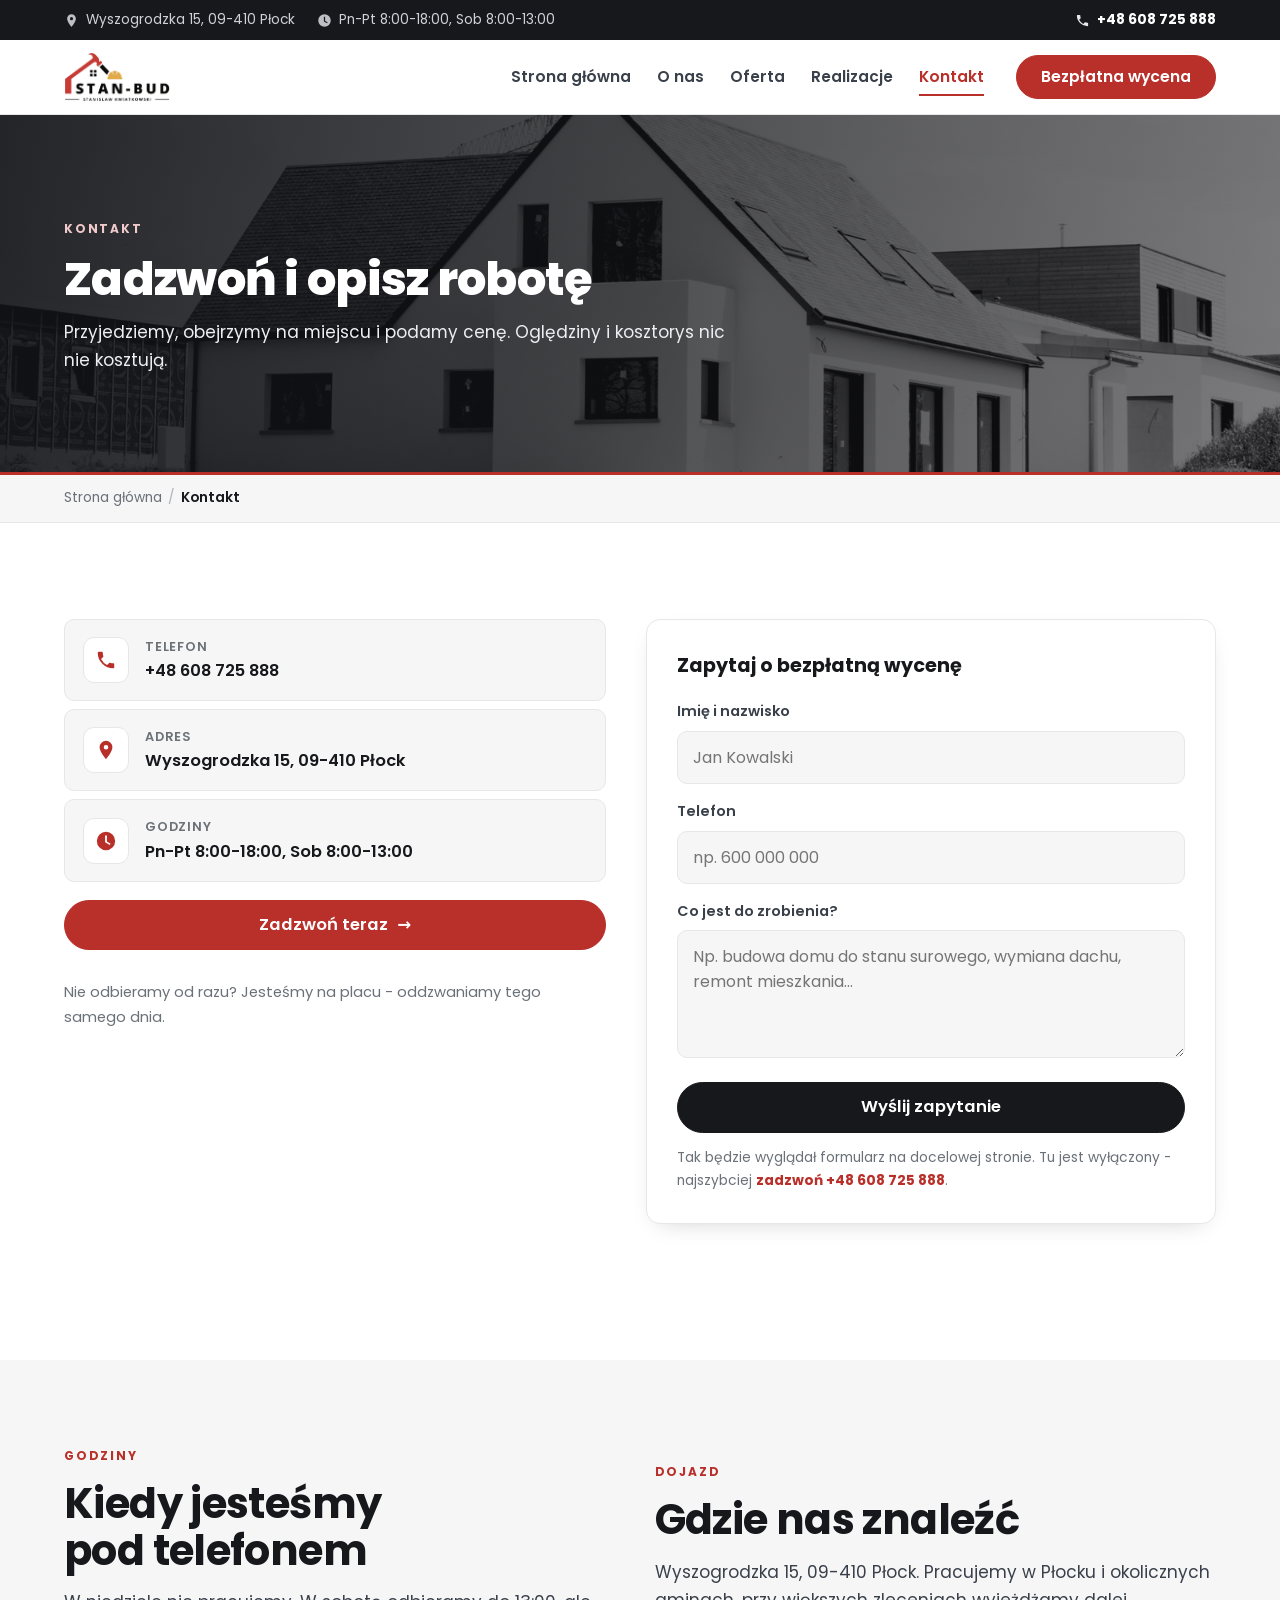
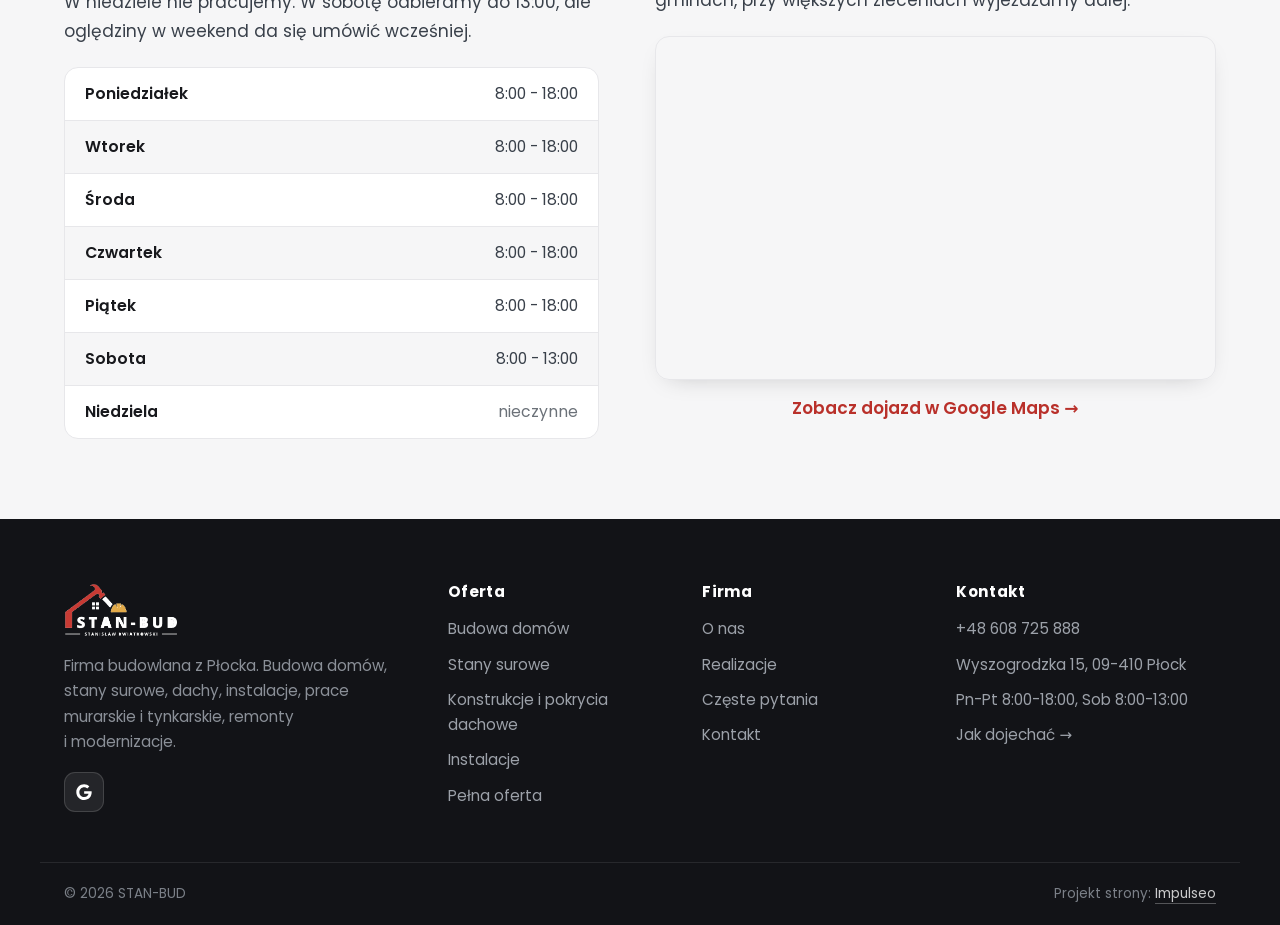
==== commit f52fbffa: "[claude-edit][cmt:46ecf985-718e-4362-a577-152217cef5d6] Strona w układzie jak KMK Dachy + ekran powi" ====
--- a/kontakt.html
+++ b/kontakt.html
@@ -3,109 +3,189 @@
 <head>
 <meta charset="UTF-8">
 <meta name="viewport" content="width=device-width, initial-scale=1.0">
-<title>Kontakt - STAN-BUD</title>
-<meta name="description" content="Kontakt STAN-BUD - Wyszogrodzka 15, 09-410 Płock">
-<link rel="canonical" href="https://kris20032.github.io/stan-bud/kontakt.html">
+<title>Kontakt - STAN-BUD, firma budowlana Płock</title>
+<meta name="description" content="Kontakt do STAN-BUD: +48 608 725 888, Wyszogrodzka 15, 09-410 Płock. Bezpłatne oględziny i kosztorys. Pn-Pt 8:00-18:00, Sob 8:00-13:00.">
+<link rel="canonical" href="https://impulseo-pl.github.io/stan-bud/kontakt.html">
 <meta name="robots" content="noindex, nofollow">
 <meta property="og:type" content="website">
 <meta property="og:locale" content="pl_PL">
 <meta property="og:site_name" content="STAN-BUD">
-<meta property="og:title" content="Kontakt - STAN-BUD">
-<meta property="og:description" content="Kontakt STAN-BUD - Wyszogrodzka 15, 09-410 Płock">
-<meta property="og:url" content="https://kris20032.github.io/stan-bud/kontakt.html">
-<meta property="og:image" content="https://kris20032.github.io/stan-bud/img/og.jpg">
+<meta property="og:title" content="Kontakt - STAN-BUD, firma budowlana Płock">
+<meta property="og:description" content="Kontakt do STAN-BUD: +48 608 725 888, Wyszogrodzka 15, 09-410 Płock. Bezpłatne oględziny i kosztorys. Pn-Pt 8:00-18:00, Sob 8:00-13:00.">
+<meta property="og:url" content="https://impulseo-pl.github.io/stan-bud/kontakt.html">
+<meta property="og:image" content="https://impulseo-pl.github.io/stan-bud/img/og.jpg">
 <meta property="og:image:width" content="1200">
 <meta property="og:image:height" content="630">
 <meta name="twitter:card" content="summary_large_image">
-<link rel="preconnect" href="https://fonts.googleapis.com">
-<link rel="preconnect" href="https://fonts.gstatic.com" crossorigin>
-<link href="https://fonts.googleapis.com/css2?family=Space+Grotesk:wght@500;600;700&family=DM+Sans:opsz,wght@9..40,400;9..40,500;9..40,600&display=swap" rel="stylesheet">
-<link rel="stylesheet" href="assets/styles.css?v=3029ddd0">
+<meta name="theme-color" content="#B9302A">
+<link rel="icon" href="img/logo.png">
+<link rel="preload" as="image" href="img/logo.png" fetchpriority="high">
+<link rel="preload" as="font" type="font/woff2" href="assets/fonts/poppins-700-latin.woff2" crossorigin>
+<link rel="preload" as="font" type="font/woff2" href="assets/fonts/poppins-800-latin.woff2" crossorigin>
+<link rel="stylesheet" href="assets/styles.css?v=20260921b">
+<script type="application/ld+json">{"@context": "https://schema.org", "@type": "GeneralContractor", "name": "STAN-BUD", "url": "https://impulseo-pl.github.io/stan-bud/", "telephone": "+48608725888", "image": "https://impulseo-pl.github.io/stan-bud/img/og.jpg", "address": {"@type": "PostalAddress", "streetAddress": "Wyszogrodzka 15", "postalCode": "09-410", "addressLocality": "Płock", "addressCountry": "PL"}, "geo": {"@type": "GeoCoordinates", "latitude": "52.5395094", "longitude": "19.7130415"}, "areaServed": "Płock", "priceRange": "$$", "openingHoursSpecification": [{"@type": "OpeningHoursSpecification", "dayOfWeek": ["Monday", "Tuesday", "Wednesday", "Thursday", "Friday"], "opens": "08:00", "closes": "18:00"}, {"@type": "OpeningHoursSpecification", "dayOfWeek": ["Saturday"], "opens": "08:00", "closes": "13:00"}], "aggregateRating": {"@type": "AggregateRating", "ratingValue": "5.0", "reviewCount": "4"}, "sameAs": ["https://www.google.com/maps?cid=14558033095846120858"]}</script>
 </head>
 <body>
 
-<header class="nav">
+<!-- PASEK GÓRNY -->
+<div class="topbar">
+  <div class="wrap topbar-inner">
+    <div class="tb-left">
+      <span class="tb-item tb-area"><svg viewBox="0 0 24 24" class="ico" aria-hidden="true"><path d="M12 2a7 7 0 0 0-7 7c0 5 7 13 7 13s7-8 7-13a7 7 0 0 0-7-7Zm0 9.5A2.5 2.5 0 1 1 12 6.5a2.5 2.5 0 0 1 0 5Z"/></svg> Wyszogrodzka 15, 09-410 Płock</span>
+      <span class="tb-item tb-hours"><svg viewBox="0 0 24 24" class="ico" aria-hidden="true"><path d="M12 2a10 10 0 1 0 0 20 10 10 0 0 0 0-20Zm1 10.6 4 2.3-.9 1.5-5.1-3V6h2Z"/></svg> Pn-Pt 8:00-18:00, Sob 8:00-13:00</span>
+    </div>
+    <div class="tb-right">
+      <a class="tb-item tb-phone" href="tel:+48608725888"><svg viewBox="0 0 24 24" class="ico" aria-hidden="true"><path d="M6.6 10.8a15.5 15.5 0 0 0 6.6 6.6l2.2-2.2a1 1 0 0 1 1-.24 11.4 11.4 0 0 0 3.6.58 1 1 0 0 1 1 1V20a1 1 0 0 1-1 1A17 17 0 0 1 3 4a1 1 0 0 1 1-1h3.5a1 1 0 0 1 1 1c0 1.25.2 2.46.58 3.6a1 1 0 0 1-.25 1l-2.23 2.2Z"/></svg> +48 608 725 888</a>
+    </div>
+  </div>
+</div>
+
+<!-- PASEK NAWIGACJI -->
+<header class="nav" id="nav">
   <div class="wrap nav-inner">
-    <a class="brand brand-has-logo" href="index.html"><img class="brand-logo brand-logo-dark" src="img/logo.png" alt="STAN-BUD" width="866" height="410" decoding="async"><img class="brand-logo brand-logo-light" src="img/logo-light.png" alt="STAN-BUD" width="866" height="410" decoding="async"></a>
-    <nav class="nav-links">
+    <a class="brand" href="index.html" aria-label="STAN-BUD - strona główna">
+      <img class="brand-logo" src="img/logo.png" width="866" height="410" fetchpriority="high" alt="STAN-BUD - firma budowlana, Płock">
+    </a>
+    <nav class="nav-links" id="navLinks">
+      <a href="index.html">Strona główna</a>
+      <a href="o-nas.html">O nas</a>
       <a href="oferta.html">Oferta</a>
       <a href="realizacje.html">Realizacje</a>
-      <a href="o-nas.html">O nas</a>
-      <a href="kontakt.html" class="active" aria-current="page">Kontakt</a>
-      <a href="tel:+48608725888" class="btn btn-accent">Zadzwoń +48 608 725 888</a>
+      <a href="kontakt.html" class="active">Kontakt</a>
+      <a href="kontakt.html" class="btn btn-accent nav-cta">Bezpłatna wycena</a>
     </nav>
-    <button class="nav-toggle" aria-label="Menu"><span></span><span></span><span></span></button>
+    <button class="nav-toggle" id="navToggle" aria-label="Otwórz menu" aria-expanded="false"><span></span><span></span><span></span></button>
   </div>
 </header>
 
-<main>
+<main id="top">
+
 <section class="pagehead">
-  <img src="img/g7.jpg" alt="STAN-BUD - Zapytaj o wycenę" width="1600" height="1066" decoding="async">
+  <img src="img/g3.jpg" alt="Dom jednorodzinny w trakcie budowy" width="1600" height="1066" fetchpriority="high">
   <div class="wrap">
     <span class="eyebrow">Kontakt</span>
-    <h1>Zapytaj o wycenę</h1>
-    <p>Odpowiemy na pytania i przygotujemy wycenę.</p>
+    <h1>Zadzwoń i opisz robotę</h1>
+    <p>Przyjedziemy, obejrzymy na miejscu i podamy cenę. Oględziny i kosztorys nic nie kosztują.</p>
   </div>
 </section>
-<section>
-  <div class="wrap contact-grid">
-    <div class="reveal">
-      <span class="eyebrow">Dane kontaktowe</span>
-      <h2 style="margin:var(--space-4) 0 var(--space-6)">STAN-BUD</h2>
-      <div class="info-list">
-        <div class="info-row"><div class="ic"><svg class="ico-tel" width="16" height="16" viewBox="0 0 24 24" fill="none" aria-hidden="true"><path d="M6.6 10.8a15.5 15.5 0 0 0 6.6 6.6l2.2-2.2a1 1 0 0 1 1-.24 11.4 11.4 0 0 0 3.6.58 1 1 0 0 1 1 1V20a1 1 0 0 1-1 1A17 17 0 0 1 3 4a1 1 0 0 1 1-1h3.5a1 1 0 0 1 1 1c0 1.25.2 2.46.58 3.6a1 1 0 0 1-.25 1l-2.23 2.2Z" fill="currentColor"/></svg></div><div><div class="lbl">Telefon</div><a class="val" href="tel:+48608725888">+48 608 725 888</a></div></div>
-        <div class="info-row"><div class="ic"><svg class="ico-pin" width="16" height="16" viewBox="0 0 24 24" fill="none" aria-hidden="true"><path d="M12 21s7-6.1 7-11.5A7 7 0 0 0 5 9.5C5 14.9 12 21 12 21Z" stroke="currentColor" stroke-width="1.6" fill="none"/><circle cx="12" cy="9.5" r="2.4" fill="currentColor"/></svg></div><div><div class="lbl">Adres</div><div class="val">Wyszogrodzka 15, 09-410 Płock</div></div></div>
+
+<div class="crumbs">
+  <div class="wrap crumbs-inner">
+    <a href="index.html">Strona główna</a> <span class="sep">/</span> <span aria-current="page">Kontakt</span>
+  </div>
+</div>
+
+<section class="contact">
+  <div class="wrap">
+    <div class="contact-grid">
+      <div class="contact-info reveal">
+        <a class="ci-row" href="tel:+48608725888">
+          <span class="ci-ico"><svg viewBox="0 0 24 24" aria-hidden="true"><path d="M6.6 10.8a15.5 15.5 0 0 0 6.6 6.6l2.2-2.2a1 1 0 0 1 1-.24 11.4 11.4 0 0 0 3.6.58 1 1 0 0 1 1 1V20a1 1 0 0 1-1 1A17 17 0 0 1 3 4a1 1 0 0 1 1-1h3.5a1 1 0 0 1 1 1c0 1.25.2 2.46.58 3.6a1 1 0 0 1-.25 1l-2.23 2.2Z"/></svg></span>
+          <span><span class="ci-lab">Telefon</span><span class="ci-val">+48 608 725 888</span></span>
+        </a>
+        <a class="ci-row" href="https://www.google.com/maps?cid=14558033095846120858" target="_blank" rel="noopener">
+          <span class="ci-ico"><svg viewBox="0 0 24 24" aria-hidden="true"><path d="M12 2a7 7 0 0 0-7 7c0 5 7 13 7 13s7-8 7-13a7 7 0 0 0-7-7Zm0 9.5A2.5 2.5 0 1 1 12 6.5a2.5 2.5 0 0 1 0 5Z"/></svg></span>
+          <span><span class="ci-lab">Adres</span><span class="ci-val">Wyszogrodzka 15, 09-410 Płock</span></span>
+        </a>
+        <div class="ci-row">
+          <span class="ci-ico"><svg viewBox="0 0 24 24" aria-hidden="true"><path d="M12 2a10 10 0 1 0 0 20 10 10 0 0 0 0-20Zm1 10.6 4 2.3-.9 1.5-5.1-3V6h2Z"/></svg></span>
+          <span><span class="ci-lab">Godziny</span><span class="ci-val">Pn-Pt 8:00-18:00, Sob 8:00-13:00</span></span>
+        </div>
+        <a href="tel:+48608725888" class="btn btn-accent btn-lg ci-callbtn">Zadzwoń teraz <span class="arr" aria-hidden="true">&rarr;</span></a>
+        <p class="lead-note" style="text-align:left">Nie odbieramy od razu? Jesteśmy na placu - oddzwaniamy tego samego dnia.</p>
       </div>
-    </div>
-    <div class="reveal">
-      <div class="form">
-        <h3 style="margin-bottom:var(--space-4)">Najszybciej telefonicznie</h3>
-        <p class="muted" style="margin-bottom:var(--space-5)">Zadzwoń, opisz pomysł, a my powiemy, co i jak. Bez zobowiązań.</p>
-        <a href="tel:+48608725888" class="btn btn-accent" style="justify-content:center">Zadzwoń: +48 608 725 888 <span class="arr">→</span></a>
+
+      <div class="contact-form reveal" aria-label="Zapytanie o wycenę - podgląd">
+        <p class="cf-title">Zapytaj o bezpłatną wycenę</p>
+        <label>Imię i nazwisko<input type="text" name="name" placeholder="Jan Kowalski" autocomplete="name"></label>
+        <label>Telefon<input type="tel" name="phone" placeholder="np. 600 000 000" autocomplete="tel"></label>
+        <label>Co jest do zrobienia?<textarea name="msg" rows="4" placeholder="Np. budowa domu do stanu surowego, wymiana dachu, remont mieszkania..."></textarea></label>
+        <span class="btn btn-primary btn-lg btn-block">Wyślij zapytanie</span>
+        <span class="cf-hint">Tak będzie wyglądał formularz na docelowej stronie. Tu jest wyłączony - najszybciej <a href="tel:+48608725888">zadzwoń +48 608 725 888</a>.</span>
       </div>
     </div>
   </div>
 </section>
-<section style="padding-top:0">
-  <div class="wrap reveal">
-    <iframe class="map" title="STAN-BUD - Płock" src="https://maps.google.com/maps?q=52.5395094%2C19.7130415&z=15&output=embed" loading="lazy" referrerpolicy="no-referrer-when-downgrade"></iframe>
+
+<section class="section alt">
+  <div class="wrap">
+    <div class="promise-grid">
+      <div class="reveal">
+        <span class="eyebrow">Godziny</span>
+        <h2>Kiedy jesteśmy pod telefonem</h2>
+        <p style="color:var(--ink-soft);margin:14px 0 22px">W niedziele nie pracujemy. W sobotę odbieramy do 13:00, ale oględziny w weekend da się umówić wcześniej.</p>
+        <div class="godziny">
+      <div class="gh-row"><b>Poniedziałek</b><span>8:00 - 18:00</span></div>
+      <div class="gh-row"><b>Wtorek</b><span>8:00 - 18:00</span></div>
+      <div class="gh-row"><b>Środa</b><span>8:00 - 18:00</span></div>
+      <div class="gh-row"><b>Czwartek</b><span>8:00 - 18:00</span></div>
+      <div class="gh-row"><b>Piątek</b><span>8:00 - 18:00</span></div>
+      <div class="gh-row"><b>Sobota</b><span>8:00 - 13:00</span></div>
+      <div class="gh-row gh-off"><b>Niedziela</b><span>nieczynne</span></div>
+        </div>
+      </div>
+      <div class="reveal">
+        <span class="eyebrow">Dojazd</span>
+        <h2>Gdzie nas znaleźć</h2>
+        <p style="color:var(--ink-soft);margin:14px 0 22px">Wyszogrodzka 15, 09-410 Płock. Pracujemy w Płocku i okolicznych gminach, przy większych zleceniach wyjeżdżamy dalej.</p>
+        <div class="mapa-osadzona" style="margin-top:0">
+          <iframe title="STAN-BUD - Wyszogrodzka 15, 09-410 Płock" src="https://maps.google.com/maps?q=Wyszogrodzka%2015%2C%2009-410%20P%C5%82ock&z=14&output=embed" loading="lazy" referrerpolicy="no-referrer-when-downgrade"></iframe>
+        </div>
+        <p class="map-link" style="margin-top:14px"><a href="https://www.google.com/maps?cid=14558033095846120858" target="_blank" rel="noopener">Zobacz dojazd w Google Maps &rarr;</a></p>
+      </div>
+    </div>
   </div>
 </section>
+
 </main>
 
-<footer>
-  <div class="wrap">
-    <div class="foot-grid">
-      <div class="foot-brand">
-        <div class="name">STAN-BUD</div>
-        <p>Nie zbierasz kilku ekip do jednej budowy - całość prowadzimy i za całość odpowiadamy. Wiesz, co i kiedy dzieje się na Twojej budowie.</p>
+<!-- STOPKA -->
+<footer class="footer">
+  <div class="wrap foot-grid">
+    <div class="foot-brand">
+      <div class="foot-brand-lock">
+        <span class="foot-logo"><img src="img/logo-light.png" width="866" height="410" alt="STAN-BUD"></span>
       </div>
-      <div class="foot-col">
-        <h4>Nawigacja</h4>
-        <a href="oferta.html">Oferta</a>
-        <a href="realizacje.html">Realizacje</a>
-        <a href="o-nas.html">O nas</a>
-        <a href="kontakt.html">Kontakt</a>
-      </div>
-      <div class="foot-col">
-        <h4>Kontakt</h4>
-        <a href="tel:+48608725888">+48 608 725 888</a>
-        <p>Wyszogrodzka 15, 09-410 Płock</p>
-        <a href="https://www.google.com/maps?cid=14558033095846120858" target="_blank" rel="noopener">Jak dojechać →</a>
-      <div class="foot-soc">
-        <a class="soc" href="https://www.google.com/maps?cid=14558033095846120858" target="_blank" rel="noopener" aria-label="Google - STAN-BUD"><svg viewBox="0 0 24 24" aria-hidden="true" focusable="false"><path d="M12.48 10.92v3.28h7.84c-.24 1.84-.853 3.187-1.787 4.133-1.147 1.147-2.933 2.4-6.053 2.4-4.827 0-8.6-3.893-8.6-8.72s3.773-8.72 8.6-8.72c2.6 0 4.507 1.027 5.907 2.347l2.307-2.307C18.747 1.44 16.133 0 12.48 0 5.867 0 .307 5.387.307 12s5.56 12 12.173 12c3.573 0 6.267-1.173 8.373-3.36 2.16-2.16 2.84-5.213 2.84-7.667 0-.76-.053-1.467-.173-2.053H12.48z" fill="currentColor"/></svg></a>
-      </div>
+      <p>Firma budowlana z Płocka. Budowa domów, stany surowe, dachy, instalacje, prace murarskie i tynkarskie, remonty i modernizacje.</p>
+      <div class="soc-row">
+        <a class="soc" href="https://www.google.com/maps?cid=14558033095846120858" target="_blank" rel="noopener" aria-label="STAN-BUD w Google Maps"><svg viewBox="0 0 24 24" aria-hidden="true"><path d="M21.35 11.1h-9.17v2.96h5.26c-.23 1.37-1.6 4.02-5.26 4.02-3.17 0-5.75-2.62-5.75-5.85s2.58-5.85 5.75-5.85c1.8 0 3.01.77 3.7 1.43l2.52-2.43C16.79 3.72 14.7 2.8 12.18 2.8 6.98 2.8 2.77 7.01 2.77 12.2s4.21 9.4 9.41 9.4c5.43 0 9.03-3.82 9.03-9.2 0-.62-.07-1.09-.16-1.3Z" fill="#fff"/></svg></a>
       </div>
     </div>
-    <div class="foot-bot">
-      <span>© 2026 STAN-BUD</span>
-      <span>Projekt strony: <a class="foot-credit" href="https://impulseo.pl" target="_blank" rel="noopener">Impulseo</a></span>
+    <div class="foot-col">
+      <h4>Oferta</h4>
+      <a href="oferta.html#budowa">Budowa domów</a>
+      <a href="oferta.html#stany">Stany surowe</a>
+      <a href="oferta.html#dachy">Konstrukcje i pokrycia dachowe</a>
+      <a href="oferta.html#instalacje">Instalacje</a>
+      <a href="oferta.html">Pełna oferta</a>
+    </div>
+    <div class="foot-col">
+      <h4>Firma</h4>
+      <a href="o-nas.html">O nas</a>
+      <a href="realizacje.html">Realizacje</a>
+      <a href="index.html#faq">Częste pytania</a>
+      <a href="kontakt.html">Kontakt</a>
+    </div>
+    <div class="foot-col">
+      <h4>Kontakt</h4>
+      <a href="tel:+48608725888">+48 608 725 888</a>
+      <span class="foot-plain">Wyszogrodzka 15, 09-410 Płock</span>
+      <span class="foot-plain">Pn-Pt 8:00-18:00, Sob 8:00-13:00</span>
+      <a href="https://www.google.com/maps?cid=14558033095846120858" target="_blank" rel="noopener">Jak dojechać &rarr;</a>
     </div>
   </div>
+  <div class="wrap foot-bot">
+    <span>&copy; 2026 STAN-BUD</span>
+    <span>Projekt strony: <a class="foot-credit" href="https://impulseo.pl" target="_blank" rel="noopener">Impulseo</a></span>
+  </div>
 </footer>
-<div class="sticky-call"><a class="sc-call" href="tel:+48608725888"><svg class="ico-tel" width="16" height="16" viewBox="0 0 24 24" fill="none" aria-hidden="true"><path d="M6.6 10.8a15.5 15.5 0 0 0 6.6 6.6l2.2-2.2a1 1 0 0 1 1-.24 11.4 11.4 0 0 0 3.6.58 1 1 0 0 1 1 1V20a1 1 0 0 1-1 1A17 17 0 0 1 3 4a1 1 0 0 1 1-1h3.5a1 1 0 0 1 1 1c0 1.25.2 2.46.58 3.6a1 1 0 0 1-.25 1l-2.23 2.2Z" fill="currentColor"/></svg> Zadzwoń</a><a class="sc-quote" href="kontakt.html">Zadzwoń: +48 608 725 888</a></div>
-<div class="demo-wazne" data-do="2026-09-23" data-cykl="3" hidden><svg class="dw-ico" width="13" height="13" viewBox="0 0 24 24" fill="none" aria-hidden="true"><circle cx="12" cy="12" r="8.6" stroke="currentColor" stroke-width="1.8"/><path d="M12 7.2V12l3.3 2" stroke="currentColor" stroke-width="1.8" stroke-linecap="round"/></svg><span class="dw-txt"></span></div>
 
-<script src="assets/main.js"></script>
+<!-- PASEK KONTAKTU NA TELEFONIE -->
+<div class="sticky-call">
+  <a class="sc-call" href="tel:+48608725888"><svg viewBox="0 0 24 24" width="18" height="18" aria-hidden="true"><path d="M6.6 10.8a15.5 15.5 0 0 0 6.6 6.6l2.2-2.2a1 1 0 0 1 1-.24 11.4 11.4 0 0 0 3.6.58 1 1 0 0 1 1 1V20a1 1 0 0 1-1 1A17 17 0 0 1 3 4a1 1 0 0 1 1-1h3.5a1 1 0 0 1 1 1c0 1.25.2 2.46.58 3.6a1 1 0 0 1-.25 1l-2.23 2.2Z"/></svg> Zadzwoń</a>
+  <a class="sc-quote" href="kontakt.html">Bezpłatna wycena</a>
+</div>
+
+<script src="assets/main.js?v=20260921b"></script>
 </body>
 </html>
--- a/assets/styles.css
+++ b/assets/styles.css
@@ -1,1854 +1,694 @@
-/* ============================================================
-   STOLBASZ — premium, architektoniczny B2B fit-out
-   Jasna paleta, zero brązu. System wg premium-web-craft.
-   Projekt strony: Impulseo (impulseo.pl)
-   ============================================================ */
+/* ===== STAN-BUD Płock - strona premium (jasny, editorial; akcent: czerwień z logo firmy) ===== */
+
+/* --- Poppins self-hosted (latin + latin-ext = polskie znaki), display:swap --- */
+@font-face{font-family:'Poppins';font-style:normal;font-weight:400;font-display:swap;src:url(fonts/poppins-400-latin.woff2) format('woff2');unicode-range:U+0000-00FF, U+0131, U+0152-0153, U+02BB-02BC, U+02C6, U+02DA, U+02DC, U+0304, U+0308, U+0329, U+2000-206F, U+20AC, U+2122, U+2191, U+2193, U+2212, U+2215, U+FEFF, U+FFFD}
+@font-face{font-family:'Poppins';font-style:normal;font-weight:400;font-display:swap;src:url(fonts/poppins-400-latin-ext.woff2) format('woff2');unicode-range:U+0100-02BA, U+02BD-02C5, U+02C7-02CC, U+02CE-02D7, U+02DD-02FF, U+0304, U+0308, U+0329, U+1D00-1DBF, U+1E00-1E9F, U+1EF2-1EFF, U+2020, U+20A0-20AB, U+20AD-20C0, U+2113, U+2C60-2C7F, U+A720-A7FF}
+@font-face{font-family:'Poppins';font-style:normal;font-weight:500;font-display:swap;src:url(fonts/poppins-500-latin.woff2) format('woff2');unicode-range:U+0000-00FF, U+0131, U+0152-0153, U+02BB-02BC, U+02C6, U+02DA, U+02DC, U+0304, U+0308, U+0329, U+2000-206F, U+20AC, U+2122, U+2191, U+2193, U+2212, U+2215, U+FEFF, U+FFFD}
+@font-face{font-family:'Poppins';font-style:normal;font-weight:500;font-display:swap;src:url(fonts/poppins-500-latin-ext.woff2) format('woff2');unicode-range:U+0100-02BA, U+02BD-02C5, U+02C7-02CC, U+02CE-02D7, U+02DD-02FF, U+0304, U+0308, U+0329, U+1D00-1DBF, U+1E00-1E9F, U+1EF2-1EFF, U+2020, U+20A0-20AB, U+20AD-20C0, U+2113, U+2C60-2C7F, U+A720-A7FF}
+@font-face{font-family:'Poppins';font-style:normal;font-weight:600;font-display:swap;src:url(fonts/poppins-600-latin.woff2) format('woff2');unicode-range:U+0000-00FF, U+0131, U+0152-0153, U+02BB-02BC, U+02C6, U+02DA, U+02DC, U+0304, U+0308, U+0329, U+2000-206F, U+20AC, U+2122, U+2191, U+2193, U+2212, U+2215, U+FEFF, U+FFFD}
+@font-face{font-family:'Poppins';font-style:normal;font-weight:600;font-display:swap;src:url(fonts/poppins-600-latin-ext.woff2) format('woff2');unicode-range:U+0100-02BA, U+02BD-02C5, U+02C7-02CC, U+02CE-02D7, U+02DD-02FF, U+0304, U+0308, U+0329, U+1D00-1DBF, U+1E00-1E9F, U+1EF2-1EFF, U+2020, U+20A0-20AB, U+20AD-20C0, U+2113, U+2C60-2C7F, U+A720-A7FF}
+@font-face{font-family:'Poppins';font-style:normal;font-weight:700;font-display:swap;src:url(fonts/poppins-700-latin.woff2) format('woff2');unicode-range:U+0000-00FF, U+0131, U+0152-0153, U+02BB-02BC, U+02C6, U+02DA, U+02DC, U+0304, U+0308, U+0329, U+2000-206F, U+20AC, U+2122, U+2191, U+2193, U+2212, U+2215, U+FEFF, U+FFFD}
+@font-face{font-family:'Poppins';font-style:normal;font-weight:700;font-display:swap;src:url(fonts/poppins-700-latin-ext.woff2) format('woff2');unicode-range:U+0100-02BA, U+02BD-02C5, U+02C7-02CC, U+02CE-02D7, U+02DD-02FF, U+0304, U+0308, U+0329, U+1D00-1DBF, U+1E00-1E9F, U+1EF2-1EFF, U+2020, U+20A0-20AB, U+20AD-20C0, U+2113, U+2C60-2C7F, U+A720-A7FF}
+@font-face{font-family:'Poppins';font-style:normal;font-weight:800;font-display:swap;src:url(fonts/poppins-800-latin.woff2) format('woff2');unicode-range:U+0000-00FF, U+0131, U+0152-0153, U+02BB-02BC, U+02C6, U+02DA, U+02DC, U+0304, U+0308, U+0329, U+2000-206F, U+20AC, U+2122, U+2191, U+2193, U+2212, U+2215, U+FEFF, U+FFFD}
+@font-face{font-family:'Poppins';font-style:normal;font-weight:800;font-display:swap;src:url(fonts/poppins-800-latin-ext.woff2) format('woff2');unicode-range:U+0100-02BA, U+02BD-02C5, U+02C7-02CC, U+02CE-02D7, U+02DD-02FF, U+0304, U+0308, U+0329, U+1D00-1DBF, U+1E00-1E9F, U+1EF2-1EFF, U+2020, U+20A0-20AB, U+20AD-20C0, U+2113, U+2C60-2C7F, U+A720-A7FF}
 
 :root{
-  /* PALETA — jasna, architektoniczna, chłodna */
-  --paper:#F4F6F8;          /* główne tło */
-  --paper-2:#E7EBEF;        /* sekcje alternatywne (chłodny jasny szary) */
-  --paper-3:#E7EBEF;        /* delikatne wypełnienia */
-  --ink:#15212E;            /* tekst główny — chłodny grafit */
-  --ink-soft:#243443;       /* nagłówki drugorzędne */
-  --muted:#6B7785;          /* tekst poboczny */
-  --line:rgba(21,33,46,.12);/* hairline */
-  --accent:#E8A317;         /* stonowany petrol-slate — jedyny akcent */
-  --accent-d:#C9870C;
-  --accent-soft:rgba(232,163,23,.10);
-  --dark:#15212E;           /* sekcje ciemne (stopka/CTA) */
-
-  /* HOVER ZDJĘĆ — JEDEN standard dla całego silnika (decyzja K. 04.08.2026, artefakt z wariantami).
-     AKTUALNE (K.+Szymon 09.08.2026, wybór z artefaktu 6 wariantów): zoom 1.05 przy 1.4s -
-     przy tak długim czasie mocniejszy kadr NIE skacze, tylko „oddycha". Poprzedni standard
-     (1.02 / .55s z 04.08) odbierany jako dynamiczny i szybki.
-     Spoczynek lekko przygaszony, ale TYLKO tam, gdzie jest mysz (@media hover:hover) —
-     na telefonie zdjęcia zostają w pełnej jasności. */
-  --img-zoom:1.05;                   /* K.+Szymon 09.08: wariant F z artefaktu porównawczego */
-  --img-rest:brightness(.95) saturate(.99);
-  --img-hot:brightness(1.06) saturate(1.05);
-  --img-dur:1.4s;                    /* K.+Szymon 09.08 (wariant F): powoli = elegancko */
-  --img-ease:cubic-bezier(.16,.84,.44,1);  /* miękki ogon, efekt „oddychania" */
-
-  /* ODSTĘPY — skala 4/8 */
-  --space-1:4px; --space-2:8px; --space-3:12px; --space-4:16px; --space-5:24px;
-  --space-6:32px; --space-7:48px; --space-8:64px; --space-9:96px; --space-10:128px;
-
-  /* TYPOGRAFIA — fluid clamp() (skala podbita 16.07.2026: większe, czytelniejsze litery — uwaga Adama) */
-  --text-sm:clamp(.9rem,.87rem + .12vw,1rem);
-  --text-base:clamp(1.08rem,1.04rem + .18vw,1.2rem);
-  --text-lg:clamp(1.24rem,1.15rem + .34vw,1.44rem);
-  --text-h3:clamp(1.34rem,1.22rem + .55vw,1.66rem);
-  --text-h2:clamp(2.1rem,1.66rem + 2.1vw,3.1rem);
-  --text-h1:clamp(2.9rem,2.1rem + 4vw,5.1rem);
-
-  /* PROMIENIE — architektoniczne, raczej ostre */
-  --r-sm:3px; --r-md:6px; --r-lg:10px;
-
-  /* RUCH */
-  --ease:cubic-bezier(.25,.46,.45,.94); --dur:.24s;
-
-  /* CIENIE — miękkie, warstwowe */
-  --sh-sm:0 1px 2px rgba(16,24,32,.04), 0 2px 8px rgba(16,24,32,.05);
-  --sh-md:0 2px 6px rgba(16,24,32,.05), 0 12px 28px -8px rgba(16,24,32,.12);
-  --sh-lg:0 6px 14px rgba(16,24,32,.07), 0 26px 56px -18px rgba(16,24,32,.22);
-
-  --hairline:1px solid var(--line);
-
-  --font-display:'Space Grotesk','Inter',sans-serif;
-  --font-body:'DM Sans','Inter',sans-serif;
-}
-
+  --brand:#B9302A;        /* czerwień z logo STAN-BUD (młotek #C83B34, przyciemniona pod tekst) */
+  --brand-d:#98241F;      /* ciemniejsza do hover */
+  --brand-dd:#741915;     /* najciemniejsza - sekcje ciemne */
+  --gold:#E2AA49;         /* kask z logo - punktowy ciepły akcent (gwiazdki, hero) */
+  --ink:#17181c;          /* nagłówki / tekst mocny (prawie czarny) */
+  --ink-soft:#39404a;     /* tekst akapitów */
+  --muted:#6b7178;        /* tekst drugorzędny */
+  --line:#e7e7ea;         /* obramowania (neutralna szarość) */
+  --bg:#ffffff;
+  --bg-soft:#f6f6f7;      /* jasne tło sekcji */
+  --bg-tint:#fbf0ef;      /* delikatny czerwony tint (ikony) */
+  --char:#17181c;         /* charcoal sekcje ciemne */
+  --white:#fff;
+  --radius:14px;
+  --radius-s:10px;
+  --shadow:0 18px 46px -22px rgba(20,20,24,.32);
+  --shadow-s:0 8px 24px -14px rgba(20,20,24,.28);
+  --wrap:1200px;
+  --ff:"Poppins",system-ui,-apple-system,Segoe UI,Roboto,Arial,sans-serif;
+  --fh:"Poppins",system-ui,-apple-system,Segoe UI,Roboto,Arial,sans-serif;
+}
 *{box-sizing:border-box;margin:0;padding:0}
-html{scroll-behavior:smooth}
-body{
-  font-family:var(--font-body);
-  font-size:var(--text-base);
-  line-height:1.65;
-  color:var(--ink);
-  background:var(--paper);
-  -webkit-font-smoothing:antialiased;
-  text-rendering:optimizeLegibility;
-}
-img{max-width:100%;height:auto;display:block}  /* height:auto = width/height z atrybutów trzyma proporcje (TOP#12) */
+html{scroll-behavior:smooth;scroll-padding-top:96px;overflow-x:clip}
+body{font-family:var(--ff);color:var(--ink);background:var(--bg);line-height:1.66;font-size:17px;-webkit-font-smoothing:antialiased;overflow-x:hidden}
+img{max-width:100%;display:block}
 a{color:inherit;text-decoration:none}
-
-.wrap{width:min(92%,1180px);margin-inline:auto}
-section{padding-block:clamp(52px,6.5vw,96px)}
-
-h1,h2,h3{font-family:var(--font-display);font-weight:700;line-height:1.08;letter-spacing:-.02em;color:var(--ink)}
-h1{font-size:var(--text-h1);letter-spacing:-.035em}
-h2{font-size:var(--text-h2);letter-spacing:-.025em}
-h3{font-size:var(--text-h3)}
-/* MIARA — długość wiersza. WCAG 2.2 SC 1.4.8: max 80 znaków; Butterick: 45–90.
-   68ch daje realnie 72–78 znaków polskiego tekstu, czyli z zapasem pod granicą.
-   Wcześniej limit miał TYLKO <p> — <li>, <blockquote> i <dd> nie miały żadnego,
-   i to jedyny powód, dla którego 23 bloki na dwóch oddanych stronach jadą po
-   83–106 znaków w wierszu (pomiar 07.08.2026, bramka `miara`).
-   ⚠️ Listy i definicje ograniczamy TYLKO bez klasy: `ul`/`ol` z klasą to u nas
-   układ (siatki kafli, menu), a nie tekst ciągły — tam miarę wyznacza układ. */
-/* 60ch, nie 68ch (K. 10.08): po zmianie fontów na węższe kroje (DM Sans i spółka)
-   w 68ch mieściło się ~90 znaków - bramka pikselowa słusznie zgłaszała przekroczenie
-   granicy 80. Pomiar na żywej przeglądarce: 60ch = 90 znaków, 53ch = ~78 znaków, czyli normę WCAG 1.4.8. */
-:root{ --miara:53ch }
-p{max-width:min(100%,var(--miara))}
-blockquote,
-ul:not([class])>li, ol:not([class])>li,
-dl:not([class])>dd{max-width:min(100%,var(--miara))}
-
-/* ⚠️ Świadomie BEZ wyjątku `.tile p,.card p,.svc p{max-width:none}`, choć nasuwa się sam:
-   te akapity BYŁY już ograniczone (stare `p{max-width:65ch}`), więc „wyjątek" nie odblokowałby
-   niczego nowego — tylko ROZLUŹNIŁ stan sprzed zmiany na wszystkich demach naraz.
-   `figcaption` żadna z reguł wyżej nie dotyczy, więc też nie potrzebuje zwolnienia. */
-
-/* ŁAMANIE. `balance` wyrównuje długości wierszy w nagłówku, `pretty` pilnuje ostatniego
-   wiersza akapitu, żeby nie został w nim jeden wyraz. Obsługiwane od Chrome 117 /
-   Safari 17.5; starsze przeglądarki po prostu ignorują tę własność.
-   `text-wrap:pretty` nie występowało dotąd ANI RAZ w silniku ani w repo klientów. */
-h1,h2,h3,.lead,.lede{text-wrap:balance}
-p,li,blockquote,dd{text-wrap:pretty}
-
-.eyebrow{
-  font-family:var(--font-body);
-  font-size:var(--text-sm);
-  font-weight:600;
-  letter-spacing:.18em;
-  text-transform:uppercase;
-  color:var(--accent);
-  display:inline-flex;align-items:center;gap:var(--space-3);
-}
-/* flex:none + margin-top = kreska trzyma się PIERWSZEJ linii. Wcześniej align-items:center
-   centrowało ją względem całego bloku i przy zawinięciu (długi kicker typu
-   „…WNĘTRZ · LESZNO · OD 2019") druga linia lądowała z brzydkim wcięciem. */
-.eyebrow{align-items:flex-start}
-.eyebrow>*,.eyebrow{text-wrap:balance}   /* dlugi kicker lamal sie na sierote typu samo „2019" w drugiej linii */
-.eyebrow::before{content:"";width:28px;height:1px;background:var(--accent);display:inline-block;flex:none;margin-top:.62em}
-
-.muted{color:var(--muted)}
-.lead{font-size:var(--text-lg);line-height:1.55;color:var(--ink-soft);max-width:50ch}
-
-/* ---------- BUTTONS ---------- */
-.btn{
-  display:inline-flex;align-items:center;gap:var(--space-2);
-  font-weight:600;font-size:var(--text-sm);letter-spacing:.02em;
-  padding:var(--space-4) var(--space-6);
-  border-radius:var(--r-sm);
-  transition:transform var(--dur) var(--ease),box-shadow var(--dur) var(--ease),background var(--dur) var(--ease);
-  cursor:pointer;border:1px solid transparent;
-}
-.btn-accent{background:var(--accent);color:#fff;box-shadow:var(--sh-sm)}
-.btn-accent:hover{background:var(--accent-d);transform:translateY(-2px);box-shadow:var(--sh-md)}
-.btn-accent:active{transform:translateY(0);box-shadow:var(--sh-sm)}
-.btn-ghost{background:transparent;color:var(--ink);border-color:var(--line)}
-.btn-ghost:hover{border-color:var(--accent);color:var(--accent);transform:translateY(-2px)}
-.btn-light{background:#fff;color:var(--ink);box-shadow:var(--sh-sm)}
-.btn-light:hover{transform:translateY(-2px);box-shadow:var(--sh-md)}
-.btn .arr{transition:transform var(--dur) var(--ease)}
-.btn:hover .arr{transform:translateX(4px)}
-
-/* ---------- NAV ---------- */
-.nav{
-  position:sticky;top:0;z-index:50;
-  background:color-mix(in srgb,var(--paper) 88%,transparent);
-  backdrop-filter:saturate(140%) blur(10px);
-  border-bottom:var(--hairline);
-}
-.nav-inner{display:flex;align-items:center;justify-content:space-between;gap:var(--space-5);height:72px}
-/* ANTY-NACHODZENIE (K. 05.08.2026): długa nazwa firmy + przycisk z pełnym numerem nie mieściły się w pasku
-   i flex ściskał linki PONIŻEJ ich treści - "Kontakt" wchodził na ramkę "Zadzwoń +48 ...". Teraz ustępuje
-   nazwa marki (skrót wielokropkiem), a menu i przycisk nigdy się nie kurczą ani nie zachodzą na siebie. */
-.brand{display:flex;flex-direction:column;line-height:1;min-width:0;flex:0 1 auto}
-.brand .name{font-family:var(--font-display);font-weight:800;font-size:1.35rem;letter-spacing:.04em;white-space:nowrap;overflow:hidden;text-overflow:ellipsis}
-.brand .sub{font-size:.62rem;letter-spacing:.34em;text-transform:uppercase;color:var(--muted);margin-top:5px;white-space:nowrap;overflow:hidden;text-overflow:ellipsis}
-.nav-links{display:flex;align-items:center;gap:var(--space-6);flex:0 0 auto}
-.nav-links a{font-size:var(--text-sm);font-weight:500;color:var(--ink-soft);position:relative;padding-block:4px;white-space:nowrap;transition:color var(--dur) var(--ease)}
-.nav-links a::after{content:"";position:absolute;left:0;bottom:0;width:0;height:1.5px;background:var(--accent);transition:width var(--dur) var(--ease)}
-.nav-links a:hover,.nav-links a.active{color:var(--ink)}
-.nav-links a:hover::after,.nav-links a.active::after{width:100%}
-.nav-links .btn{padding:var(--space-2) var(--space-5)}
-/* przyciski w nav: właściwy kolor (przebij .nav-links a) + bez podkreślenia */
-.nav-links a.btn-accent{color:#fff}
-.nav-links a.btn-ghost,.nav-links a.btn-light{color:var(--ink)}
-/* CTA w pasku: NIE podkreślenie spod linków menu, ale ten sam przelatujący błysk,
-   co na wszystkich innych przyciskach (zgłoszenie K. 13.08.2026 - „na hero jest efekt
-   światła przechodzącego przez przycisk, na navbarze go nie ma, a mają być identyczne").
-   Reguła `.nav-links a::after` jest silniejsza od `.btn::after`, więc trzeba jej
-   geometrię wyzerować i wpisać połysk z nazwy - samo `display:none` gasiło efekt. */
-.nav-links a.btn::after{
-  display:block;content:"";position:absolute;inset:0;z-index:-1;pointer-events:none;
-  width:auto;height:auto;border-radius:inherit;   /* kasuje geometrię podkreślenia (width:0;height:1.5px) */
-  background:linear-gradient(100deg,transparent 32%,rgba(255,255,255,.20) 50%,transparent 68%);
-  translate:-120% 0}
-@media (prefers-reduced-motion:no-preference){
-  .nav-links a.btn:hover::after{translate:120% 0;transition:translate .75s var(--mt-ease,cubic-bezier(.16,.84,.44,1))}
-}
-.nav-toggle{display:none;background:none;border:none;cursor:pointer;flex-direction:column;gap:5px;padding:8px}
-.nav-toggle span{width:24px;height:2px;background:var(--ink);transition:var(--dur)}
-/* Ciasny zakres MIĘDZY menu mobilnym a pełnym pulpitem: zbijamy odstępy i nazwę marki,
-   żeby wszystko zmieściło się naturalnie, zanim w ogóle dojdzie do skracania wielokropkiem. */
-@media(max-width:1280px) and (min-width:921px){
-  .nav-links{gap:var(--space-4)}
-  .nav-links .btn{padding:var(--space-2) var(--space-4)}
-  .brand .name{font-size:1.15rem}
-}
-
-/* ---------- HERO (split) ---------- */
-.hero{position:relative;overflow:hidden;border-bottom:var(--hairline)}
-.hero-grid{display:grid;grid-template-columns:1.05fr .95fr;gap:clamp(24px,4vw,60px);align-items:center;
-  padding-block:clamp(36px,4.5vw,64px)}
-.hero-copy .eyebrow{margin-bottom:var(--space-5)}
-.hero-copy h1{margin-bottom:var(--space-5)}
-.hero-copy .lead{margin-bottom:var(--space-7)}
-.hero-actions{display:flex;flex-wrap:wrap;gap:var(--space-4)}
-.hero-art{position:relative;aspect-ratio:4/3;border-radius:var(--r-lg);overflow:hidden;box-shadow:var(--sh-lg)}
-.hero-art img{width:100%;height:100%;object-fit:cover}
-.hero-art::after{content:"";position:absolute;inset:0;background:linear-gradient(180deg,transparent 55%,rgba(18,24,28,.28))}
-.hero-badge{position:absolute;left:var(--space-5);bottom:var(--space-5);z-index:2;
-  background:rgba(252,252,251,.94);backdrop-filter:blur(4px);
-  border-radius:var(--r-md);padding:var(--space-4) var(--space-5);box-shadow:var(--sh-md);max-width:78%}
-.hero-badge strong{display:block;font-family:var(--font-display);font-size:1rem;letter-spacing:-.01em}
-.hero-badge span{font-size:var(--text-sm);color:var(--muted)}
-
-/* ---------- HERO duży / kinowy (strona główna) ---------- */
-.hero-cine{position:relative;min-height:clamp(560px,82vh,840px);min-height:clamp(560px,82svh,840px);display:flex;align-items:center;overflow:hidden;border-bottom:var(--hairline)}
-.hero-cine>img{position:absolute;inset:0;width:100%;height:100%;object-fit:cover;z-index:0}
-.hero-cine::after{content:"";position:absolute;inset:0;z-index:1;
-  background:linear-gradient(95deg,rgba(13,18,23,.86) 0%,rgba(13,18,23,.64) 32%,rgba(13,18,23,.24) 62%,rgba(13,18,23,.04) 100%)}
-.hero-cine .wrap{position:relative;z-index:2;padding-block:var(--space-8)}
-.hero-cine .hero-copy{max-width:660px}
-.hero-cine .eyebrow{color:#fff;margin-bottom:var(--space-5)}
-.hero-cine .eyebrow::before{background:#fff}
-.hero-cine h1{color:#fff;margin-bottom:var(--space-5);font-size:clamp(2.9rem,2rem + 4.4vw,5.2rem);text-wrap:balance}
-.hero-cine .lead{color:rgba(255,255,255,.92);max-width:48ch;margin-bottom:var(--space-7)}
-.hero-cine .hero-actions{display:flex;flex-wrap:wrap;gap:var(--space-4)}
-/* NISKIE OKNO (laptop z dokiem i paskami przeglądarki ma ~700-780 px wysokości widoku):
-   H1 do 5.2rem + długi lead nie mieściły się i przyciski wypadały POD krawędź ekranu -
-   klient widział stronę bez ani jednego CTA. Skalujemy w dół, zamiast przycinać treść. */
-@media(min-width:821px) and (max-height:820px){
-  .hero-cine{min-height:clamp(520px,94svh,780px)}
-  .hero-cine .wrap{padding-block:var(--space-6)}
-  .hero-cine h1{font-size:clamp(2.2rem,1.5rem + 2.6vw,3.6rem);margin-bottom:var(--space-4)}
-  .hero-cine .eyebrow{margin-bottom:var(--space-4)}
-  .hero-cine .lead{margin-bottom:var(--space-5);max-width:44ch}
-}
-@media(max-width:680px){
-  .hero-cine{min-height:clamp(520px,76vh,640px);min-height:clamp(520px,76svh,640px);align-items:flex-end}
-  .hero-cine::after{background:linear-gradient(0deg,rgba(13,18,23,.9) 6%,rgba(13,18,23,.45) 55%,rgba(13,18,23,.25) 100%)}
-  .hero-cine .wrap{padding-bottom:var(--space-9)}
-  /* TELEFON (~90% oglądających): lead potrafił zająć 8 linii i zepchnąć CTA poza pierwszy ekran.
-     Zwężamy interlinię i skalę - treści nie ucinamy, bo to ona sprzedaje. */
-  .hero-cine .lead{font-size:.98rem;line-height:1.5;margin-bottom:var(--space-5)}
-  .hero-cine .eyebrow{font-size:.72rem;letter-spacing:.13em;margin-bottom:var(--space-4)}
-  .hero-cine .eyebrow::before{width:20px}
-  .hero-cine h1{margin-bottom:var(--space-4)}
-}
-
-/* full-bleed hero variant (podstrony) */
-.pagehead{position:relative;min-height:46vh;min-height:46svh;display:flex;align-items:flex-end;overflow:hidden;border-bottom:var(--hairline)}
-.pagehead img{position:absolute;inset:0;width:100%;height:100%;object-fit:cover}
-/* 10.08.2026 (decyzja K.): mocniejsze przyciemnienie + cień pod tekstem. Bramka mierzyła na
-   nagłówkach podstron 3,38-3,43:1 przy wymaganych 4,5 — jasne zdjęcie (hala, śnieg, niebo)
-   podchodziło pod biały tekst. Zdjęcia klientów są różne, więc kontrast musi dawać WARSTWA,
-   a nie szczęśliwy dobór kadru. */
-.pagehead::after{content:"";position:absolute;inset:0;background:linear-gradient(180deg,rgba(18,24,28,.40),rgba(18,24,28,.76))}
-.pagehead .wrap{position:relative;z-index:2;padding-block:var(--space-9);color:#fff}
-.pagehead h1{color:#fff;max-width:18ch;text-shadow:0 2px 16px rgba(0,0,0,.55)}
-.pagehead .eyebrow{color:#fff}
-.pagehead .eyebrow::before{background:#fff}
-.pagehead p{color:rgba(255,255,255,.92);margin-top:var(--space-4);max-width:54ch;text-shadow:0 1px 12px rgba(0,0,0,.5)}
-
-/* ---------- STRIP (pasek skrótów / liczby) ---------- */
-.strip{background:var(--dark);color:#fff}
-/* PASEK HASEŁ — standard 04.08.2026 (decyzja K.): 5 haseł w JEDNYM rzędzie, tekst WYŚRODKOWANY,
-   węższe marginesy boczne niż reszta strony (pasek ma iść szerzej), równe wysokości kolumn. */
-.strip .wrap{width:min(96%,1440px);display:grid;grid-template-columns:repeat(5,1fr);
-  gap:var(--space-5);padding-block:var(--space-7);align-items:stretch}
-.strip .item .k{font-family:var(--font-display);font-size:clamp(1.05rem,.82rem + .85vw,1.55rem);
-  font-weight:800;letter-spacing:-.02em;color:#fff;line-height:1.18;text-wrap:balance}
-.strip .item .v{font-size:var(--text-sm);color:rgba(255,255,255,.66);margin-top:var(--space-2);line-height:1.4}
-.strip .item{border-left:2px solid var(--accent);padding-inline:var(--space-4);
-  text-align:center;display:flex;flex-direction:column;justify-content:center}
-/* liczba kolumn = liczba haseł, żeby ostatnie nie zostawało samo w drugim rzędzie.
-   Klasę n-N nadaje multipage.py; domyślnie (bez klasy) pasek jest 5-kolumnowy. */
-.strip.n-2 .wrap{grid-template-columns:repeat(2,1fr)}
-.strip.n-3 .wrap{grid-template-columns:repeat(3,1fr)}
-.strip.n-4 .wrap{grid-template-columns:repeat(4,1fr);gap:var(--space-6)}
-.strip.n-4 .item .k{font-size:clamp(1.3rem,1rem + 1.1vw,2rem)}
-.strip.n-6 .wrap{grid-template-columns:repeat(6,1fr);gap:var(--space-4)}
-.strip.n-6 .item .k{font-size:clamp(.98rem,.8rem + .7vw,1.35rem)}
-/* równe łamanie: zamiast "długa linia + jedno słowo" obie linie zbliżonej długości */
-.strip .item .k{text-wrap:balance}
-
-/* ---------- SECTION HEAD ---------- */
-.head{max-width:48rem;margin-bottom:var(--space-8)}
-.head.center{margin-inline:auto;text-align:center}
-.head .eyebrow{margin-bottom:var(--space-4)}
-.head h2{margin-bottom:var(--space-4)}
-.head p{color:var(--muted);font-size:var(--text-lg);line-height:1.55}
-.head.center p{margin-inline:auto}
-
-/* ---------- INTRO SPLIT ---------- */
-.split{display:grid;grid-template-columns:.92fr 1.08fr;gap:clamp(28px,5vw,80px);align-items:center}
-.split.rev{grid-template-columns:1.08fr .92fr}
-.split.rev .split-art{order:-1}
-.split-art{position:relative;aspect-ratio:5/4;border-radius:var(--r-lg);overflow:hidden;box-shadow:var(--sh-lg)}
-.split-art img{width:100%;height:100%;object-fit:cover}
-.split-copy h2{margin-bottom:var(--space-5)}
-.split-copy p+p{margin-top:var(--space-4)}
-.split-copy .btn{margin-top:var(--space-6)}
-
-/* ---------- SERVICES (zakres) ---------- */
-.svc-grid{display:grid;grid-template-columns:repeat(auto-fit,minmax(280px,1fr));gap:var(--space-5)}
-.svc{background:#fff;border:var(--hairline);border-radius:var(--r-md);padding:var(--space-7) var(--space-6);
-  transition:transform var(--dur) var(--ease),box-shadow var(--dur) var(--ease),border-color var(--dur) var(--ease);
-  position:relative;overflow:hidden}
-.svc::before{content:"";position:absolute;left:0;top:0;width:3px;height:0;background:var(--accent);transition:height var(--dur) var(--ease)}
-.svc:hover{transform:translateY(-4px);box-shadow:var(--sh-md);border-color:transparent}
-.svc:hover::before{height:100%}
-.svc .ic{font-family:var(--font-display);font-size:.8rem;font-weight:700;letter-spacing:.12em;color:var(--accent);margin-bottom:var(--space-4)}
-.svc h3{margin-bottom:var(--space-3);font-size:1.22rem}
-.svc p{color:var(--muted);font-size:var(--text-base);line-height:1.6}
-
-/* big detailed service rows */
-.svc-row{display:grid;grid-template-columns:.8fr 1.2fr;gap:clamp(20px,4vw,60px);align-items:center;padding-block:var(--space-8)}
-.svc-row+.svc-row{border-top:var(--hairline)}
-.svc-row.rev{grid-template-columns:1.2fr .8fr}
-/* Naprzemienny układ wierszy oferty: co drugi wiersz ma zdjęcie po PRAWEJ.
-   Było `order:-1` — martwy kod, bo zdjęcie i tak jest pierwszym dzieckiem w HTML,
-   więc wszystkie wiersze wyglądały identycznie (zdjęcie zawsze z lewej), a `rev`
-   zmieniało tylko szerokość kolumn. Znalezione 29.07.2026 przy różnicowaniu kierunków
-   animacji (pomiar pozycji: art.mid 390/502 przy row.mid 756 — zawsze lewa strona). */
-.svc-row.rev .svc-row-art{order:2}
-.svc-row-art{aspect-ratio:4/3;border-radius:var(--r-md);overflow:hidden;box-shadow:var(--sh-md)}
-.svc-row-art img{width:100%;height:100%;object-fit:cover}
-.svc-row h3{font-size:1.5rem;margin-bottom:var(--space-4)}
-.svc-row .num{font-family:var(--font-display);font-size:.85rem;font-weight:700;letter-spacing:.14em;color:var(--accent);display:block;margin-bottom:var(--space-3)}
-.svc-row ul{list-style:none;margin-top:var(--space-4);display:flex;flex-direction:column;gap:var(--space-2)}
-.svc-row li{position:relative;padding-left:var(--space-5);color:var(--muted);font-size:var(--text-base)}
-.svc-row li::before{content:"";position:absolute;left:0;top:.62em;width:8px;height:1px;background:var(--accent)}
-
-/* ---------- GALLERY (realizacje) ---------- */
-.gallery{display:grid;grid-template-columns:repeat(12,1fr);gap:var(--space-4);grid-auto-rows:200px}
-/* GALERIA MASONRY — pionowe zdjęcia (portrety beauty/wellness) bez przycinania: kolumny, height auto */
-.gallery-masonry{column-count:3;column-gap:var(--space-4)}
-@media(max-width:900px){.gallery-masonry{column-count:2}}
-@media(max-width:560px){.gallery-masonry{column-count:1}}
-.gallery-masonry .m-tile{break-inside:avoid;margin:0 0 var(--space-4);padding:0;position:relative;overflow:hidden;border-radius:var(--r-md);border:1px solid var(--line)}
-.gallery-masonry .m-tile img{width:100%;height:auto;display:block}
-.gallery-masonry .m-tile .cap{position:absolute;left:0;right:0;bottom:0;padding:var(--space-4);color:#fff;background:linear-gradient(0deg,rgba(0,0,0,.55),transparent);font-size:var(--text-sm)}
-.gallery-masonry .m-tile .cap small{display:block;font-weight:400;opacity:.78;letter-spacing:.04em;text-transform:uppercase;font-size:.66rem;margin-top:3px}
-.tile{position:relative;overflow:hidden;border-radius:var(--r-md);box-shadow:var(--sh-sm);
-  transition:transform var(--dur) var(--ease),box-shadow var(--dur) var(--ease)}
-.tile img{width:100%;height:100%;object-fit:cover;
-  transition:transform var(--img-dur) var(--img-ease),filter var(--img-dur) var(--img-ease)}
-.tile:hover{box-shadow:var(--sh-md)}
-.tile .cap{position:absolute;left:0;right:0;bottom:0;padding:var(--space-5) var(--space-4) var(--space-4);
-  /* mocniejszy spad + cien pod tekstem: na JASNYCH zdjeciach klienta (biale fronty, sciany)
-     slaby gradient dawal kontrast ~1.5:1 zamiast wymaganych 3.6:1 (bramka wygladu, 10.08.2026) */
-  background:linear-gradient(transparent 10%,rgba(18,24,28,.55) 40%,rgba(18,24,28,.88) 68%,rgba(18,24,28,.99));color:#fff;
-  text-shadow:0 1px 2px rgba(0,0,0,.85),0 2px 10px rgba(0,0,0,.55);
-  font-size:var(--text-sm);font-weight:600;letter-spacing:.01em;
-  opacity:0;transform:translateY(8px);transition:var(--dur) var(--ease)}
-.tile:hover .cap{opacity:1;transform:translateY(0)}
-.tile .cap small{display:block;font-weight:400;opacity:.78;letter-spacing:.04em;text-transform:uppercase;font-size:.66rem;margin-top:3px}
-/* bento spans */
-.t-wide{grid-column:span 6}
-.t-tall{grid-column:span 6;grid-row:span 2}
-.t-std{grid-column:span 6}
-.t-third{grid-column:span 4}
-.t-two3{grid-column:span 8}
-
-/* ---------- TRUST / WIARYGODNOŚĆ ---------- */
-.trust{background:var(--paper-2)}
-.trust-grid{display:grid;grid-template-columns:repeat(auto-fit,minmax(240px,1fr));gap:var(--space-5);margin-top:var(--space-7)}
-.trust-card{background:#fff;border-radius:var(--r-md);padding:var(--space-7) var(--space-6);box-shadow:var(--sh-sm);border-top:3px solid var(--accent)}
-.trust-card .big{font-family:var(--font-display);font-size:clamp(1.8rem,1.3rem + 1.6vw,2.6rem);font-weight:800;letter-spacing:-.02em;color:var(--ink);line-height:1}
-.trust-card h3{font-size:1.12rem;margin:var(--space-3) 0 var(--space-2)}
-.trust-card p{color:var(--muted);font-size:var(--text-base);line-height:1.55}
-
-/* ---------- CTA band ---------- */
-.cta{background:var(--dark);color:#fff;position:relative;overflow:hidden}
-/* telefon w CTA: na ciemnym tle biały (domyślnie), rodziny z JASNYM tłem CTA
-   nadpisują to u siebie - wcześniej kolor siedział w stylu inline i wygrywał z rodziną. */
-.cta .btn-ghost-cta{color:#fff;border-color:rgba(255,255,255,.3)}
-.cta .wrap{display:grid;grid-template-columns:1.4fr .6fr;gap:var(--space-7);align-items:center;position:relative;z-index:2}
-.cta h2{color:#fff;max-width:20ch}
-.cta p{color:rgba(255,255,255,.74);margin-top:var(--space-4)}
-.cta-actions{display:flex;flex-direction:column;gap:var(--space-3);align-items:flex-start}
-.cta::before{content:"";position:absolute;right:-80px;top:-80px;width:360px;height:360px;border-radius:50%;
-  background:radial-gradient(circle,var(--accent-soft),transparent 70%)}
-
-/* ---------- CONTACT ---------- */
-.contact-grid{display:grid;grid-template-columns:.85fr 1.15fr;gap:clamp(28px,4vw,56px);align-items:start}
-.info-list{display:flex;flex-direction:column;gap:var(--space-2)}
-.info-row{display:flex;gap:var(--space-4);align-items:flex-start;padding-block:var(--space-4);border-bottom:var(--hairline)}
-.info-row .ic{flex:none;width:42px;height:42px;display:grid;place-items:center;border-radius:50%;
-  background:var(--accent-soft);color:var(--accent);font-size:1.05rem}
-.info-row .lbl{font-size:.72rem;letter-spacing:.14em;text-transform:uppercase;color:var(--muted)}
-.info-row .val{font-weight:600;font-size:var(--text-base);margin-top:2px}
-.info-row a.val:hover{color:var(--accent)}
-.map{border:none;border-radius:var(--r-lg);box-shadow:var(--sh-md);width:100%;height:100%;min-height:380px;filter:grayscale(.2) contrast(1.02)}
-.form{background:#fff;border:var(--hairline);border-radius:var(--r-lg);padding:clamp(24px,3vw,40px);box-shadow:var(--sh-sm)}
-.form .fld{margin-bottom:var(--space-5)}
-.form label{display:block;font-size:var(--text-sm);font-weight:600;margin-bottom:var(--space-2)}
-.form input,.form textarea{width:100%;font-family:inherit;font-size:var(--text-base);color:var(--ink);
-  padding:var(--space-4);border:var(--hairline);border-radius:var(--r-sm);background:var(--paper);transition:border-color var(--dur)}
-.form input:focus,.form textarea:focus{outline:none;border-color:var(--accent);background:#fff}
-.form textarea{resize:vertical;min-height:120px}
-.form .note{font-size:var(--text-sm);color:var(--muted);margin-top:var(--space-3)}
-
-/* ---------- FOOTER ---------- */
-footer{background:var(--dark);color:#fff;padding-block:var(--space-9) var(--space-6)}
-.foot-grid{display:grid;grid-template-columns:1.4fr 1fr 1fr;gap:var(--space-7);margin-bottom:var(--space-8)}
-.foot-brand .name{font-family:var(--font-display);font-weight:800;font-size:1.4rem;letter-spacing:.04em}
-.foot-brand p{color:rgba(255,255,255,.62);margin-top:var(--space-4);font-size:var(--text-base);max-width:38ch}
-.foot-col h4{font-size:.74rem;letter-spacing:.16em;text-transform:uppercase;color:rgba(255,255,255,.5);margin-bottom:var(--space-4)}
-.foot-col a,.foot-col p{display:block;color:rgba(255,255,255,.82);font-size:var(--text-base);margin-bottom:var(--space-3)}
+.wrap{max-width:var(--wrap);margin:0 auto;padding:0 24px;width:100%}
+.wrap-narrow{max-width:1080px}
+
+h1,h2,h3,h4{text-wrap:balance;font-family:var(--fh);line-height:1.14;color:var(--ink);font-weight:700;letter-spacing:-.015em}
+h1{font-size:clamp(2.2rem,5.2vw,3.7rem);font-weight:800}
+h2{font-size:clamp(1.7rem,3.4vw,2.6rem)}
+h3{font-size:1.24rem}
+section{position:relative}
+
+.eyebrow{display:inline-block;font-family:var(--fh);font-weight:700;text-transform:uppercase;letter-spacing:.15em;font-size:.75rem;color:var(--brand);margin-bottom:14px}
+.eyebrow-light{color:#f0c9cb}
+.head{max-width:730px;margin-bottom:44px}
+.head.center{margin-left:auto;margin-right:auto;text-align:center}
+.head p{color:var(--muted);margin-top:14px;font-size:1.08rem}
+
+/* ===== Buttons ===== */
+.btn{display:inline-flex;align-items:center;justify-content:center;gap:9px;font-family:var(--fh);font-weight:600;font-size:.98rem;padding:13px 24px;border-radius:999px;border:1.5px solid transparent;cursor:pointer;transition:.2s ease;white-space:nowrap;line-height:1}
+.btn .arr{transition:transform .2s ease}
+.btn:hover .arr{transform:translateX(3px)}
+.btn-lg{padding:16px 30px;font-size:1.04rem}
+.btn-block{width:100%}
+.btn-accent{background:var(--brand);color:#fff;border-color:var(--brand)}
+.btn-accent:hover{background:var(--brand-d);border-color:var(--brand-d);transform:translateY(-2px);box-shadow:0 12px 26px -12px rgba(185,48,42,.6)}
+.btn-primary{background:var(--ink);color:#fff;border-color:var(--ink)}
+.btn-primary:hover{background:#000;border-color:#000;transform:translateY(-2px);box-shadow:0 12px 26px -14px rgba(20,20,24,.6)}
+.btn-light{background:#fff;color:var(--brand);border-color:#fff}
+.btn-light:hover{background:#fbeeed;border-color:#fbeeed;transform:translateY(-2px);box-shadow:var(--shadow-s)}
+.btn-outline{background:transparent;color:var(--ink);border-color:var(--line)}
+.btn-outline:hover{border-color:var(--brand);color:var(--brand);background:var(--bg-tint);transform:translateY(-2px);box-shadow:var(--shadow-s)}
+.btn-ghost-light{background:rgba(255,255,255,.08);color:#fff;border-color:rgba(255,255,255,.55);backdrop-filter:blur(4px)}
+.btn-ghost-light:hover{background:rgba(255,255,255,.18);border-color:#fff;transform:translateY(-2px);box-shadow:0 12px 26px -14px rgba(0,0,0,.55)}
+
+/* ===== Topbar ===== */
+.topbar{background:var(--char);color:#cfd2d8;font-size:.85rem}
+.topbar-inner{display:flex;justify-content:space-between;align-items:center;gap:16px;min-height:40px;flex-wrap:wrap}
+.tb-left,.tb-right{display:flex;align-items:center;gap:22px;flex-wrap:wrap}
+.tb-item{display:inline-flex;align-items:center;gap:7px;color:#cfd2d8;transition:color .15s}
+.tb-right .tb-item:hover{color:#fff}
+.tb-phone{font-weight:700;color:#fff}
+.ico{width:15px;height:15px;fill:currentColor;flex:none;opacity:.9}
+
+/* ===== Nav ===== */
+.nav{position:sticky;top:0;z-index:60;background:rgba(255,255,255,.97);border-bottom:1px solid var(--line);transition:box-shadow .2s}
+.nav.scrolled{box-shadow:0 6px 22px -16px rgba(20,20,24,.45)}
+.nav-inner{display:flex;align-items:center;justify-content:space-between;min-height:74px;gap:20px}
+.brand{display:inline-flex;align-items:center;gap:13px}
+.brand-logo{height:50px;width:auto;display:block;flex:none}
+.brand-txt{display:flex;flex-direction:column;line-height:1.05}
+.brand .sub{font-size:.7rem;color:var(--muted);text-transform:uppercase;letter-spacing:.1em;font-weight:600}
+.nav-links{display:flex;align-items:center;gap:26px}
+.nav-links>a:not(.btn){font-family:var(--fh);font-weight:600;font-size:.96rem;color:var(--ink-soft);position:relative;padding:4px 0;transition:color .15s}
+.nav-links>a:not(.btn)::after{content:"";position:absolute;left:0;bottom:-2px;width:0;height:2px;background:var(--brand);transition:width .2s}
+.nav-links>a:not(.btn):hover{color:var(--brand)}
+.nav-links>a:not(.btn):hover::after{width:100%}
+.nav-links>a.active{color:var(--brand)}
+.nav-links>a.active::after{width:100%}
+.nav-cta{margin-left:6px}
+.nav-toggle{display:none;flex-direction:column;gap:5px;width:44px;height:44px;border:1px solid var(--line);border-radius:10px;background:#fff;cursor:pointer;align-items:center;justify-content:center;position:relative;z-index:65}
+.nav-toggle span{width:22px;height:2px;background:var(--ink);border-radius:2px;transition:.25s}
+.nav-toggle.open span:nth-child(1){transform:translateY(7px) rotate(45deg)}
+.nav-toggle.open span:nth-child(2){opacity:0}
+.nav-toggle.open span:nth-child(3){transform:translateY(-7px) rotate(-45deg)}
+
+/* ===== Hero ===== */
+.hero{position:relative;min-height:640px;min-height:min(88svh,760px);display:flex;align-items:center;color:#fff;overflow:hidden}
+.hero-media{position:absolute;inset:0;z-index:0}
+.hero-media img{width:100%;height:100%;object-fit:cover}
+.hero-shade{position:absolute;inset:0;background:linear-gradient(100deg,rgba(18,19,23,.92) 0%,rgba(20,20,24,.74) 44%,rgba(20,20,24,.32) 80%,rgba(20,20,24,.15) 100%)}
+.hero-inner{position:relative;z-index:2;padding:88px 24px}
+.hero-copy{max-width:680px}
+.hero h1{color:#fff;margin-bottom:20px;text-shadow:0 2px 30px rgba(0,0,0,.35)}
+.hero h1 .hl{color:var(--gold)}
+.hero-lead{font-size:1.16rem;color:#eceef1;max-width:600px;margin-bottom:30px}
+.hero-actions{display:flex;gap:14px;flex-wrap:wrap;margin-bottom:28px}
+.hero-trust{display:flex;align-items:center;gap:16px;flex-wrap:wrap;font-size:.95rem;color:#dcdfe3}
+.hero-trust b{color:#fff;font-weight:700}
+.ht-sep{width:5px;height:5px;border-radius:50%;background:rgba(255,255,255,.45)}
+.hero-callcard{position:absolute;right:max(24px,calc((100vw - var(--wrap))/2 + 24px));bottom:34px;z-index:3;display:inline-flex;align-items:center;gap:14px;background:rgba(255,255,255,.97);color:var(--ink);padding:14px 20px;border-radius:14px;box-shadow:var(--shadow);transition:.2s}
+.hero-callcard:hover{transform:translateY(-3px)}
+.hc-ico{display:grid;place-items:center;width:44px;height:44px;border-radius:11px;background:var(--brand);color:#fff;flex:none}
+.hc-ico svg{width:22px;height:22px;fill:currentColor}
+.hc-txt{display:flex;flex-direction:column;line-height:1.15}
+.hc-lab{font-size:.78rem;color:var(--muted)}
+.hc-num{font-family:var(--fh);font-weight:800;font-size:1.24rem;color:var(--brand)}
+
+/* ===== Pagehead (nagłówek podstrony) ===== */
+.pagehead{position:relative;min-height:clamp(240px,32vw,360px);display:flex;align-items:center;color:#fff;overflow:hidden;border-bottom:3px solid var(--brand)}
+.pagehead>img{position:absolute;inset:0;width:100%;height:100%;object-fit:cover;z-index:0}
+.pagehead::after{content:"";position:absolute;inset:0;background:linear-gradient(100deg,rgba(18,19,23,.92),rgba(20,20,24,.55));z-index:1}
+.pagehead .wrap{position:relative;z-index:2;padding:52px 24px}
+.pagehead .eyebrow{color:#f0c9cb}
+.pagehead h1{color:#fff;margin-bottom:0;font-size:clamp(1.95rem,4.4vw,2.9rem)}
+.pagehead p{color:#eceef1;max-width:680px;margin-top:12px;font-size:1.06rem}
+
+/* ===== Breadcrumbs ===== */
+.crumbs{background:var(--bg-soft);border-bottom:1px solid var(--line);font-size:.86rem}
+.crumbs-inner{display:flex;flex-wrap:wrap;gap:6px;align-items:center;padding:12px 24px;color:var(--muted)}
+.crumbs a{color:var(--muted);transition:color .15s}
+.crumbs a:hover{color:var(--brand)}
+.crumbs span[aria-current]{color:var(--ink);font-weight:600}
+.crumbs .sep{opacity:.5}
+
+/* ===== Stats ===== */
+.stats{background:var(--char);color:#fff}
+.stats-grid{display:grid;grid-template-columns:repeat(4,1fr)}
+.stat{padding:30px 18px;text-align:center;border-right:1px solid rgba(255,255,255,.14)}
+.stat:last-child{border-right:none}
+.stat-num{display:block;font-family:var(--fh);font-weight:800;font-size:clamp(1.45rem,5.2vw,2.1rem);line-height:1;letter-spacing:-.02em}
+.stat-star{color:var(--gold);font-size:1.4rem;margin-left:2px}
+.stat-lab{display:block;margin-top:8px;font-size:.92rem;color:#c7cace}
+
+/* ===== Promise / O nas ===== */
+.promise{padding:96px 0}
+.promise-grid{display:grid;grid-template-columns:1fr 1.05fr;gap:56px;align-items:center}
+.promise-media{position:relative}
+.promise-media img{border-radius:var(--radius);width:100%;height:100%;max-height:520px;object-fit:cover;box-shadow:var(--shadow)}
+.promise-badge{position:absolute;left:-18px;bottom:28px;background:var(--brand);color:#fff;padding:16px 22px;border-radius:12px;box-shadow:var(--shadow-s);font-family:var(--fh);line-height:1;text-align:center}
+.promise-badge b{display:block;font-size:1.7rem;font-weight:800}
+.promise-badge span{font-size:.82rem;font-weight:600;letter-spacing:.04em}
+.promise-copy h2{margin-bottom:18px}
+.promise-copy>p{color:var(--ink-soft);margin-bottom:22px}
+.promise-list{list-style:none;display:grid;gap:13px;margin-bottom:30px}
+.promise-list li{display:flex;gap:12px;align-items:flex-start;font-weight:500;color:var(--ink-soft)}
+.pl-ico{display:grid;place-items:center;width:24px;height:24px;border-radius:50%;background:var(--bg-tint);color:var(--brand);font-weight:800;font-size:.8rem;flex:none;margin-top:2px}
+
+/* ===== VAT band ===== */
+.vatband{background:linear-gradient(120deg,var(--brand-dd),var(--brand));color:#fff}
+.vatband-inner{display:flex;align-items:center;gap:26px;padding:30px 24px;flex-wrap:wrap;justify-content:center;text-align:center}
+.vatband-inner p{font-size:1.12rem;max-width:660px}
+.vatband-inner b{color:#fff;text-decoration:underline;text-underline-offset:3px;text-decoration-color:rgba(255,255,255,.55)}
+.vb-badge{font-family:var(--fh);font-weight:800;font-size:1.5rem;background:#fff;color:var(--brand);padding:10px 18px;border-radius:12px;flex:none}
+
+/* ===== Services ===== */
+.services{padding:96px 0;background:var(--bg-soft)}
+.svc-grid{display:grid;grid-template-columns:repeat(3,1fr);gap:22px}
+.svc{background:#fff;border:1px solid var(--line);border-radius:var(--radius);padding:28px 24px;transition:.2s;position:relative;overflow:hidden;display:block;color:inherit}
+.svc::before{content:"";position:absolute;left:0;top:0;height:3px;width:0;background:var(--brand);transition:width .25s}
+.svc:hover{transform:translateY(-4px);box-shadow:var(--shadow);border-color:transparent}
+.svc:hover::before{width:100%}
+.svc-ico{display:grid;place-items:center;width:52px;height:52px;border-radius:13px;background:var(--bg-tint);color:var(--brand);margin-bottom:18px;transition:.2s}
+.svc-ico svg{width:28px;height:28px;fill:currentColor}
+.svc:hover .svc-ico{background:var(--brand);color:#fff}
+.svc h3{margin-bottom:9px;font-size:1.14rem}
+.svc p{color:var(--muted);font-size:.97rem}
+.svc-link{margin-top:14px;display:inline-flex;align-items:center;gap:6px;color:var(--brand);font-weight:600;font-size:.92rem}
+.svc-note{text-align:center;margin-top:18px;color:var(--muted)}
+.svc-more{text-align:center;margin-top:34px}
+.svc-note a{color:var(--brand);font-weight:700}
+
+/* ===== Why ===== */
+.why{padding:96px 0}
+.why-grid{display:grid;grid-template-columns:1fr 1.1fr;gap:56px;align-items:center}
+.why-copy>p{color:var(--ink-soft);margin:18px 0 26px}
+.why-cta-row{display:flex;align-items:center;gap:20px;flex-wrap:wrap}
+.why-tel{color:var(--muted);font-size:.98rem}
+.why-tel b{color:var(--ink)}
+.why-values{display:grid;grid-template-columns:1fr 1fr;gap:20px}
+.val{background:#fff;border:1px solid var(--line);border-radius:var(--radius);padding:26px 22px;transition:.2s}
+.val:hover{box-shadow:var(--shadow-s);transform:translateY(-3px)}
+.val-ico{display:grid;place-items:center;width:48px;height:48px;border-radius:12px;background:var(--bg-tint);color:var(--brand);margin-bottom:16px}
+.val-ico svg{width:26px;height:26px;fill:currentColor}
+.val h4{font-size:1.08rem;margin-bottom:8px}
+.val p{color:var(--muted);font-size:.94rem}
+
+/* ===== Brands ===== */
+.brands{padding:52px 0;background:var(--bg-soft);border-top:1px solid var(--line);border-bottom:1px solid var(--line)}
+.brands-lead{text-align:center;color:var(--muted);font-family:var(--fh);font-weight:600;letter-spacing:.02em;margin-bottom:22px;text-transform:uppercase;font-size:.82rem}
+.brands-row{display:flex;flex-wrap:wrap;justify-content:center;gap:14px 34px;align-items:center}
+.brand-chip{font-family:var(--fh);font-weight:700;font-size:1.2rem;color:#9aa0a7;letter-spacing:.01em;transition:.2s}
+.brand-chip:hover{color:var(--brand)}
+.brands-note{text-align:center;color:var(--muted);font-size:.86rem;margin-top:18px}
+
+/* ===== Gallery ===== */
+.gallery-sec{padding:96px 0}
+.gallery{display:grid;grid-template-columns:repeat(4,1fr);gap:16px}
+.tile{position:relative;overflow:hidden;border-radius:var(--radius-s);aspect-ratio:4/3;cursor:pointer;background:#e2e2e5;display:block}
+.tile img{width:100%;height:100%;object-fit:cover;transition:transform .5s ease}
+.tile::after{content:"";position:absolute;inset:0;background:linear-gradient(to top,rgba(20,20,24,.5),transparent 55%);opacity:0;transition:.25s}
+.tile:hover img{transform:scale(1.07)}
+.tile:hover::after{opacity:1}
+.tile-tag{position:absolute;left:12px;top:12px;z-index:2;background:var(--brand);color:#fff;font-family:var(--fh);font-weight:700;font-size:.74rem;padding:5px 11px;border-radius:999px;letter-spacing:.02em}
+.tile:first-child{grid-column:span 2;grid-row:span 2;aspect-ratio:auto}
+.gallery-note{text-align:center;margin-top:26px;color:var(--muted);font-size:.92rem}
+
+/* ===== Reviews ===== */
+.reviews{padding:96px 0;background:var(--bg-soft)}
+.rev-rating{margin-top:16px;font-size:1.05rem;color:var(--ink-soft);display:flex;gap:10px;align-items:center;justify-content:center;flex-wrap:wrap}
+.rev-rating b{font-family:var(--fh);font-weight:800;color:var(--ink);font-size:1.2rem}
+.rr-stars{color:var(--gold);letter-spacing:2px}
+.rr-count{color:var(--muted);font-size:.92rem}
+.rev-grid{display:grid;grid-template-columns:repeat(3,1fr);gap:22px;margin-top:8px}
+.rev{background:#fff;border:1px solid var(--line);border-radius:var(--radius);padding:26px 26px 22px;box-shadow:var(--shadow-s);display:flex;flex-direction:column}
+.rev-stars{color:var(--gold);letter-spacing:3px;font-size:1.05rem;margin-bottom:12px}
+.rev blockquote{font-size:1rem;color:var(--ink-soft);line-height:1.6;margin-bottom:20px;flex:1}
+.rev figcaption{display:flex;align-items:center;gap:13px}
+.rev-av{display:grid;place-items:center;width:44px;height:44px;border-radius:50%;background:var(--brand);color:#fff;font-family:var(--fh);font-weight:700;flex:none}
+.rev figcaption b{display:block;font-family:var(--fh);font-size:.98rem}
+.rev-src{font-size:.82rem;color:var(--muted)}
+.rev-cta{text-align:center;margin-top:34px}
+
+/* ===== Contact ===== */
+.contact{padding:96px 0}
+.contact-grid{display:grid;grid-template-columns:1fr 1.05fr;gap:40px;align-items:start;margin-bottom:40px}
+.contact-info{display:flex;flex-direction:column;gap:8px}
+.ci-row{display:flex;align-items:center;gap:16px;padding:16px 18px;border:1px solid var(--line);border-radius:var(--radius-s);background:var(--bg-soft);transition:.18s}
+a.ci-row:hover{border-color:var(--brand);background:var(--bg-tint)}
+.ci-ico{display:grid;place-items:center;width:46px;height:46px;border-radius:11px;background:#fff;color:var(--brand);border:1px solid var(--line);flex:none}
+.ci-ico svg{width:22px;height:22px;fill:currentColor}
+.ci-lab{display:block;font-size:.8rem;color:var(--muted);text-transform:uppercase;letter-spacing:.06em;font-weight:600}
+.ci-val{display:block;font-family:var(--fh);font-weight:600;color:var(--ink);font-size:1.02rem}
+.ci-callbtn{margin-top:10px}
+.contact-form{background:#fff;border:1px solid var(--line);border-radius:var(--radius);padding:30px;box-shadow:var(--shadow-s)}
+.cf-title{font-family:var(--fh);font-weight:700;font-size:1.2rem;margin-bottom:18px;color:var(--ink)}
+.contact-form label{display:block;font-size:.9rem;font-weight:600;color:var(--ink-soft);margin-bottom:16px}
+.contact-form input,.contact-form textarea{width:100%;margin-top:7px;padding:13px 15px;border:1.5px solid var(--line);border-radius:10px;font-family:var(--ff);font-size:1rem;color:var(--ink);background:var(--bg-soft);transition:.15s;resize:vertical}
+.contact-form input:focus,.contact-form textarea:focus{outline:none;border-color:var(--brand);background:#fff;box-shadow:0 0 0 3px rgba(185,48,42,.12)}
+.cf-hint{display:block;margin-top:14px;font-size:.86rem;color:var(--muted)}
+.cf-hint a{color:var(--brand);font-weight:700}
+.map{border-radius:var(--radius);overflow:hidden;border:1px solid var(--line);box-shadow:var(--shadow-s);height:360px;display:block;cursor:pointer}
+.map img{width:100%;height:100%;object-fit:cover;display:block;transition:transform .4s ease}
+.map:hover img{transform:scale(1.04)}
+.map-link{text-align:center;margin-top:14px;font-family:var(--fh);font-weight:600}
+.map-link a{color:var(--brand)}
+.map-link a:hover{text-decoration:underline}
+
+/* ===== Article / long-form content (prose) ===== */
+.section{padding:80px 0}
+.section.alt{background:var(--bg-soft)}
+.article-wrap{display:grid;grid-template-columns:minmax(0,1fr) 320px;gap:48px;align-items:start}
+.prose{max-width:min(100%,72ch);margin-inline:auto;font-size:1.06rem;color:var(--ink-soft)}
+.prose.full{max-width:min(100%,66ch);margin-inline:0}   /* blok tekstu równa się do nagłówka sekcji, nie ucieka na środek */
+.prose>p{margin:0 0 20px}
+.prose .lead{font-size:1.2rem;color:var(--ink);font-weight:500;line-height:1.55;margin-bottom:26px}
+.prose h2{margin:44px 0 16px;font-size:clamp(1.5rem,2.6vw,2rem)}
+.prose h2:first-child{margin-top:0}
+.prose h3{margin:30px 0 12px;font-size:1.28rem}
+.prose ul,.prose ol{margin:0 0 22px;padding-left:0;list-style:none;display:grid;gap:11px}
+.prose ul li{position:relative;padding-left:30px}
+.prose ul li::before{content:"";position:absolute;left:4px;top:.62em;width:8px;height:8px;background:var(--brand);border-radius:2px;transform:rotate(45deg)}
+.prose ol{counter-reset:li}
+.prose ol li{position:relative;padding-left:42px;counter-increment:li}
+.prose ol li::before{content:counter(li);position:absolute;left:0;top:-2px;width:28px;height:28px;background:var(--bg-tint);color:var(--brand);border-radius:8px;font-family:var(--fh);font-weight:700;font-size:.9rem;display:grid;place-items:center}
+.prose a:not(.btn){color:var(--brand);font-weight:600;text-decoration:underline;text-underline-offset:2px;text-decoration-color:rgba(185,48,42,.35)}
+.prose a:not(.btn):hover{text-decoration-color:var(--brand)}
+.prose strong{color:var(--ink);font-weight:700}
+.prose blockquote{border-left:3px solid var(--brand);background:var(--bg-soft);padding:16px 22px;border-radius:0 10px 10px 0;margin:0 0 22px;color:var(--ink-soft);font-style:italic}
+.prose>img{border-radius:var(--radius);margin:8px 0 24px;box-shadow:var(--shadow-s)}
+.prose figure{margin:8px 0 24px}
+.prose figure img{border-radius:var(--radius);box-shadow:var(--shadow-s)}
+.prose figcaption{font-size:.86rem;color:var(--muted);margin-top:8px;text-align:center}
+
+/* tabela (np. porównanie pokryć) */
+.table-scroll{overflow-x:auto;margin:0 0 24px;border:1px solid var(--line);border-radius:var(--radius);-webkit-overflow-scrolling:touch}
+table.cmp{width:100%;border-collapse:collapse;font-size:.98rem;min-width:520px}
+table.cmp th,table.cmp td{padding:13px 16px;text-align:left;border-bottom:1px solid var(--line);vertical-align:top}
+table.cmp thead th{background:var(--char);color:#fff;font-family:var(--fh);font-weight:600;font-size:.92rem;letter-spacing:.01em}
+table.cmp tbody tr:nth-child(even){background:var(--bg-soft)}
+table.cmp tbody th{font-weight:600;color:var(--ink);background:var(--bg-tint)}
+table.cmp td:last-child,table.cmp th:last-child{border-right:none}
+
+/* callout */
+.callout{border:1px solid var(--line);border-left:4px solid var(--brand);background:var(--bg-soft);border-radius:0 var(--radius) var(--radius) 0;padding:18px 22px;margin:0 0 24px;font-size:1rem;color:var(--ink-soft)}
+.callout b,.callout strong{color:var(--ink)}
+.callout .co-t{display:block;font-family:var(--fh);font-weight:700;color:var(--brand);margin-bottom:6px;font-size:.92rem;text-transform:uppercase;letter-spacing:.04em}
+
+/* steps (proces) */
+.steps{display:grid;gap:16px;margin:0 0 24px;counter-reset:st}
+.step{display:grid;grid-template-columns:auto 1fr;gap:16px;align-items:start;background:#fff;border:1px solid var(--line);border-radius:var(--radius);padding:20px 22px;counter-increment:st}
+.step::before{content:counter(st);width:38px;height:38px;background:var(--brand);color:#fff;border-radius:10px;font-family:var(--fh);font-weight:800;display:grid;place-items:center;font-size:1.05rem}
+.step h3{margin:0 0 5px;font-size:1.08rem}
+.step p{margin:0;color:var(--muted);font-size:.97rem}
+
+/* aside sticky CTA */
+.aside-cta{position:sticky;top:96px;display:grid;gap:16px}
+.cta-card{background:#fff;border:1px solid var(--line);border-radius:var(--radius);padding:26px 24px;box-shadow:var(--shadow-s)}
+.cta-card.dark{background:var(--char);color:#fff;border-color:transparent}
+.cta-card h3{font-size:1.16rem;margin-bottom:8px}
+.cta-card.dark h3{color:#fff}
+.cta-card p{color:var(--muted);font-size:.95rem;margin-bottom:16px}
+.cta-card.dark p{color:#c7cace}
+.cta-phone{font-family:var(--fh);font-weight:800;font-size:1.5rem;color:var(--brand);display:block;margin-bottom:6px}
+.cta-card.dark .cta-phone{color:#fff}
+.cta-list{list-style:none;display:grid;gap:10px;margin:0 0 4px}
+.cta-list li{display:flex;gap:10px;align-items:flex-start;font-size:.95rem;color:var(--ink-soft)}
+.cta-card.dark .cta-list li{color:#dcdfe3}
+.cta-list li::before{content:"✓";color:var(--brand);font-weight:800;flex:none}
+.cta-card.dark .cta-list li::before{color:var(--gold)}
+
+/* jump nav / spis treści */
+.toc{background:var(--bg-soft);border:1px solid var(--line);border-radius:var(--radius);padding:20px 24px;margin:0 0 30px}
+.toc-t{font-family:var(--fh);font-weight:700;font-size:.85rem;text-transform:uppercase;letter-spacing:.06em;color:var(--muted);margin-bottom:12px}
+.toc ol{list-style:none;counter-reset:tc;display:grid;gap:8px;padding:0;margin:0}
+.toc li{counter-increment:tc}
+.toc a{color:var(--ink-soft);font-weight:500;display:inline-flex;gap:8px}
+.toc a::before{content:counter(tc);color:var(--brand);font-weight:700}
+.toc a:hover{color:var(--brand)}
+
+/* ===== FAQ (accordion natywny <details>) ===== */
+.faq-list{display:grid;gap:12px;max-width:860px;margin:0 auto}
+.faq-list.wide{max-width:none}
+details.faq{background:#fff;border:1px solid var(--line);border-radius:var(--radius);overflow:hidden;transition:box-shadow .2s}
+details.faq[open]{box-shadow:var(--shadow-s);border-color:transparent}
+details.faq>summary{list-style:none;cursor:pointer;display:flex;justify-content:space-between;align-items:center;gap:16px;padding:20px 24px;font-family:var(--fh);font-weight:600;font-size:1.06rem;color:var(--ink)}
+details.faq>summary::-webkit-details-marker{display:none}
+details.faq>summary .fq-plus{flex:none;width:26px;height:26px;border-radius:50%;background:var(--bg-tint);color:var(--brand);display:grid;place-items:center;font-weight:700;transition:.2s;position:relative}
+details.faq>summary .fq-plus::before,details.faq>summary .fq-plus::after{content:"";position:absolute;background:currentColor;border-radius:2px}
+details.faq>summary .fq-plus::before{width:12px;height:2px}
+details.faq>summary .fq-plus::after{width:2px;height:12px;transition:transform .2s}
+details.faq[open]>summary .fq-plus{background:var(--brand);color:#fff}
+details.faq[open]>summary .fq-plus::after{transform:scaleY(0)}
+details.faq .fq-body{padding:0 24px 22px;color:var(--ink-soft);font-size:1.02rem;line-height:1.65}
+details.faq .fq-body p{margin:0 0 12px}
+details.faq .fq-body p:last-child{margin-bottom:0}
+details.faq .fq-body ul{margin:6px 0 12px;padding-left:0;list-style:none;display:grid;gap:8px}
+details.faq .fq-body ul li{position:relative;padding-left:26px}
+details.faq .fq-body ul li::before{content:"";position:absolute;left:4px;top:.6em;width:7px;height:7px;background:var(--brand);border-radius:2px;transform:rotate(45deg)}
+details.faq .fq-body a{color:var(--brand);font-weight:600;text-decoration:underline;text-underline-offset:2px}
+
+/* ===== Blog ===== */
+.blog-grid{display:grid;grid-template-columns:repeat(3,1fr);gap:26px}
+.post-card{background:#fff;border:1px solid var(--line);border-radius:var(--radius);overflow:hidden;transition:.2s;display:flex;flex-direction:column}
+.post-card:hover{transform:translateY(-4px);box-shadow:var(--shadow);border-color:transparent}
+.post-card .pc-media{aspect-ratio:16/10;overflow:hidden;background:#e2e2e5}
+.post-card .pc-media img{width:100%;height:100%;object-fit:cover;transition:transform .4s}
+.post-card:hover .pc-media img{transform:scale(1.06)}
+.pc-body{padding:22px 22px 24px;display:flex;flex-direction:column;flex:1}
+.pc-cat{font-family:var(--fh);font-weight:700;font-size:.72rem;text-transform:uppercase;letter-spacing:.08em;color:var(--brand);margin-bottom:8px}
+.pc-body h3{font-size:1.14rem;margin-bottom:10px;line-height:1.25}
+.pc-body p{color:var(--muted);font-size:.96rem;margin-bottom:16px;flex:1}
+.pc-more{color:var(--brand);font-weight:600;font-size:.92rem;display:inline-flex;gap:6px;align-items:center}
+.postmeta{display:flex;flex-wrap:wrap;gap:8px 16px;color:var(--muted);font-size:.9rem;margin-top:10px}
+.postmeta .pm-cat{color:var(--brand);font-weight:600}
+
+/* lokalne strony - lista miejscowości */
+.area-list{display:flex;flex-wrap:wrap;gap:10px;margin:6px 0 24px}
+.area-chip{background:var(--bg-soft);border:1px solid var(--line);border-radius:999px;padding:8px 16px;font-size:.92rem;font-weight:500;color:var(--ink-soft)}
+.city-grid{display:grid;grid-template-columns:repeat(3,1fr);gap:20px}
+.city-card{display:block;background:#fff;border:1px solid var(--line);border-radius:var(--radius);padding:24px;transition:.2s;color:inherit}
+.city-card:hover{transform:translateY(-3px);box-shadow:var(--shadow-s);border-color:var(--brand)}
+.city-card h3{display:flex;align-items:center;gap:10px;margin-bottom:8px}
+.city-card h3 svg{width:22px;height:22px;fill:var(--brand);flex:none}
+.city-card p{color:var(--muted);font-size:.95rem}
+
+/* ===== CTA band (podstrony) ===== */
+.ctaband{padding:76px 0;background:linear-gradient(120deg,var(--char),#26272e);color:#fff;text-align:center}
+.ctaband h2{color:#fff}
+.ctaband p{color:#c7cace;max-width:600px;margin:14px auto 26px}
+.ctaband .btn-row{display:flex;gap:14px;justify-content:center;flex-wrap:wrap}
+.ctaband .btn-primary{background:var(--brand);border-color:var(--brand)}
+.ctaband .btn-primary:hover{background:var(--brand-d);border-color:var(--brand-d)}
+
+/* ===== Footer ===== */
+.footer{background:#121317;color:#a7abb2;padding:64px 0 0}
+.foot-grid{display:grid;grid-template-columns:1.6fr 1fr 1fr 1.2fr;gap:38px;padding-bottom:44px}
+.foot-brand-lock{display:flex;align-items:center;gap:11px;margin-bottom:16px;color:#fff}
+.foot-logo{display:inline-flex;background:#fff;border-radius:10px;padding:7px 12px}
+.foot-logo img{height:36px;width:auto;display:block}
+.foot-brand p{color:#8b9098;font-size:.95rem;margin-bottom:18px;max-width:340px}
+.foot-col h4{color:#fff;font-family:var(--fh);font-size:.95rem;margin-bottom:16px;letter-spacing:.02em}
+.foot-col a,.foot-plain{display:block;color:#9ca1a9;font-size:.95rem;margin-bottom:10px;transition:.15s}
 .foot-col a:hover{color:#fff}
-.foot-bot{border-top:1px solid rgba(255,255,255,.12);padding-top:var(--space-5);display:flex;justify-content:space-between;flex-wrap:wrap;gap:var(--space-3);
-  font-size:var(--text-sm);color:rgba(255,255,255,.55)}
+.foot-bot{display:flex;justify-content:space-between;align-items:center;gap:12px;flex-wrap:wrap;padding:20px 24px;border-top:1px solid rgba(255,255,255,.09);font-size:.85rem;color:#7b8088;max-width:var(--wrap);margin:0 auto}
+.foot-credit{color:#9ca1a9}
+.foot-bot a{color:#9ca1a9}
 .foot-bot a:hover{color:#fff}
-/* Podpis w stopce = klikalny link do impulseo.pl (31.07.2026). Ma być WIDOCZNIE klikalny,
-   ale nie krzyczeć - stąd sam kolor jaśniejszy + delikatne podkreślenie na najeździe. */
+
+/* ===== Sticky mobile call ===== */
+.sticky-call{position:fixed;left:0;right:0;bottom:0;z-index:70;display:none;gap:0;background:#fff;border-top:1px solid var(--line);box-shadow:0 -8px 24px -16px rgba(20,20,24,.5)}
+.sticky-call a{flex:1;display:flex;align-items:center;justify-content:center;gap:8px;padding:15px 10px;font-family:var(--fh);font-weight:700;font-size:.98rem}
+.sc-call{background:var(--brand);color:#fff;fill:#fff}
+.sc-quote{background:var(--ink);color:#fff}
+body.menu-open .sticky-call{display:none}
+
+/* ===== Lightbox ===== */
+.lightbox{position:fixed;inset:0;z-index:120;background:rgba(15,15,18,.93);display:none;align-items:center;justify-content:center;padding:40px}
+.lightbox.open{display:flex}
+.lb-figure{max-width:min(1100px,92vw);max-height:88vh;text-align:center}
+.lb-figure img{max-width:100%;max-height:78vh;border-radius:10px;box-shadow:0 30px 80px -20px rgba(0,0,0,.7);object-fit:contain;margin:0 auto}
+.lb-figure figcaption{color:#dcdfe3;margin-top:14px;font-size:.98rem}
+.lb-close,.lb-prev,.lb-next{position:absolute;background:rgba(255,255,255,.12);color:#fff;border:none;cursor:pointer;width:52px;height:52px;border-radius:50%;font-size:1.8rem;line-height:1;display:grid;place-items:center;transition:.18s;backdrop-filter:blur(4px)}
+.lb-close:hover,.lb-prev:hover,.lb-next:hover{background:rgba(255,255,255,.26)}
+.lb-close{top:24px;right:24px;font-size:2rem}
+.lb-prev{left:24px;top:50%;transform:translateY(-50%)}
+.lb-next{right:24px;top:50%;transform:translateY(-50%)}
+
+/* ===== Reveal ===== */
+.reveal{opacity:0;transform:translateY(24px);transition:opacity .7s ease,transform .7s ease}
+.reveal.in{opacity:1;transform:none}
+@media (prefers-reduced-motion:reduce){.reveal{opacity:1;transform:none;transition:none}html{scroll-behavior:auto}}
+
+/* ===== Responsive ===== */
+@media (max-width:1080px){
+  .svc-grid{grid-template-columns:repeat(2,1fr)}
+  .foot-grid{grid-template-columns:1fr 1fr;gap:32px}
+  .blog-grid,.city-grid{grid-template-columns:repeat(2,1fr)}
+  .rev-grid{grid-template-columns:1fr 1fr}
+  .article-wrap{grid-template-columns:1fr;gap:36px}
+  .aside-cta{position:static}
+}
+@media (max-width:900px){
+  .promise-grid,.why-grid,.contact-grid{grid-template-columns:1fr;gap:36px}
+  .why-values{order:2}
+  .hero-callcard{display:none}
+  .tb-hours{display:none}
+  .gallery{grid-template-columns:repeat(2,1fr)}
+}
+@media (max-width:860px){
+  .nav-toggle{display:flex}
+  .nav-links{position:fixed;inset:0 0 0 auto;width:min(320px,84vw);flex-direction:column;align-items:stretch;gap:6px;background:#fff;padding:92px 22px 30px;box-shadow:-20px 0 50px -20px rgba(20,20,24,.5);z-index:55;overflow-y:auto;display:none;opacity:0;transition:opacity .2s ease}
+  .nav-links.open{display:flex;opacity:1}
+  .nav-links>a:not(.btn){padding:13px 6px;border-bottom:1px solid var(--line);font-size:1.05rem}
+  .nav-links>a:not(.btn)::after{display:none}
+  .nav-cta{margin-top:12px;justify-content:center}
+  .nav-backdrop{position:fixed;inset:0;background:rgba(20,20,24,.4);z-index:54;opacity:0;pointer-events:none;transition:.25s}
+  .nav-backdrop.show{opacity:1;pointer-events:auto}
+  .stats-grid{grid-template-columns:repeat(2,minmax(0,1fr))}
+  .stat:nth-child(2){border-right:none}
+  .stat:nth-child(1),.stat:nth-child(2){border-bottom:1px solid rgba(255,255,255,.14)}
+  .sticky-call{display:flex}
+  body{padding-bottom:56px}
+  .vatband-inner{flex-direction:column;gap:16px}
+  .blog-grid,.city-grid,.rev-grid{grid-template-columns:1fr}
+}
+@media (max-width:560px){
+  body{font-size:16px}
+  .wrap{padding:0 18px}
+  .promise,.services,.why,.gallery-sec,.reviews,.contact,.section{padding:60px 0}
+  .svc-grid{grid-template-columns:1fr}
+  .why-values{grid-template-columns:1fr}
+  .gallery{grid-template-columns:1fr 1fr;gap:10px}
+  .tile:first-child{grid-column:span 2;grid-row:auto;aspect-ratio:16/10}
+  .hero-inner{padding:64px 18px}
+  .hero-actions{flex-direction:column}
+  .hero-actions .btn{width:100%}
+  .map{height:auto;aspect-ratio:16/9}
+  .stats-grid{grid-template-columns:1fr}
+  .stat{padding:20px 10px;border-right:none;border-bottom:1px solid rgba(255,255,255,.14)}
+  .stat:last-child{border-bottom:none}
+  .stat-num{font-size:1.6rem}
+  .foot-grid{grid-template-columns:1fr;gap:26px}
+  .foot-bot{flex-direction:column;text-align:center;gap:8px}
+  .promise-badge{left:12px}
+  .prose{font-size:1.02rem}
+  .step{grid-template-columns:auto 1fr;gap:12px;padding:16px}
+  .lb-prev{left:10px}.lb-next{right:10px}.lb-close{top:14px;right:14px}
+}
+
+
+/* ====== IMPULSEO-FIX-20260731 ======================================================
+   1) PODPIS w stopce jest teraz linkiem do impulseo.pl - ma być widocznie klikalny.
+   2) ŻYWY NAGŁÓWEK: warstwa przenikających kadrów (.mt-hero-layer) miała z-index:1, więc
+      lądowała NAD przyciemnieniem hero, a w rodzinie „fachowcy" nawet nad panelem z tekstem
+      (.hf-panel nie miał własnego z-index). Efekt: przy zmianie zdjęcia napis znikał i wracał.
+      Teraz warstwa idzie tam, gdzie zdjęcie tła (z-index:-2), a treść nagłówka dostaje twardy
+      z-index:3. Zmieniają się WYŁĄCZNIE zdjęcia w tle - napis stoi nieruchomo.
+      (hero-cine celowo pominięte: tam img ma z-index:0 i układ był poprawny.) */
 .foot-bot a.foot-credit{color:rgba(255,255,255,.78);text-decoration:none;border-bottom:1px solid rgba(255,255,255,.28)}
 .foot-bot a.foot-credit:hover{color:#fff;border-bottom-color:#fff}
-
-/* ---------- REVEAL ---------- */
-.reveal{opacity:0;transform:translateY(22px);transition:opacity .6s var(--ease),transform .6s var(--ease)}
-.reveal.in{opacity:1;transform:none}
-
-/* ---------- RESPONSIVE ---------- */
-@media(max-width:920px){
-  .hero-grid,.split,.split.rev,.svc-row,.svc-row.rev,.cta .wrap,.contact-grid,.foot-grid{grid-template-columns:1fr}
-  .split.rev .split-art,.svc-row.rev .svc-row-art{order:0}
-  .hero-art{aspect-ratio:16/10;max-height:420px}
-  .strip .wrap,.strip.n-2 .wrap,.strip.n-3 .wrap,.strip.n-4 .wrap,.strip.n-6 .wrap{grid-template-columns:repeat(2,1fr);gap:var(--space-6)}
-  .strip .item .k,.strip.n-6 .item .k{font-size:clamp(1.3rem,1.1rem + 1vw,2rem)}
-  .gallery{grid-auto-rows:180px}
-  .t-wide,.t-tall,.t-std,.t-third,.t-two3{grid-column:span 6}
-  .t-tall{grid-row:span 1}
-  .cta-actions{flex-direction:row;flex-wrap:wrap}
-  .foot-grid{gap:var(--space-6)}
-}
-@media(max-width:680px){
-  .nav-links{position:fixed;inset:72px 0 auto 0;background:var(--paper);flex-direction:column;align-items:stretch;
-    gap:0;padding:var(--space-4) 6%;border-bottom:var(--hairline);box-shadow:var(--sh-md);
-    transform:translateY(-120%);transition:transform var(--dur) var(--ease)}
-  .nav-links.open{transform:translateY(0)}
-  .nav-links a{padding-block:var(--space-4);border-bottom:var(--hairline)}
-  .nav-links .btn{margin-top:var(--space-3);justify-content:center}
-  .nav-toggle{display:flex}
-  .strip .wrap,.strip.n-2 .wrap,.strip.n-3 .wrap,.strip.n-4 .wrap,.strip.n-6 .wrap{grid-template-columns:1fr}
-  .gallery{grid-template-columns:repeat(6,1fr)}
-  .foot-grid{grid-template-columns:1fr}
-}
-@media(prefers-reduced-motion:reduce){
-  /* audyt 09.08 TOP#14: samo skrócenie duration przy animacji INFINITE = stroboskop
-     (pętla .01ms miga ekranem); iteration-count:1 gasi pętlę naprawdę. Pseudoelementy
-     też - tła hero (gastro/studio) animują ::before/img, blanket na * ich nie łapał. */
-  *,*::before,*::after{animation-duration:.01ms!important;animation-iteration-count:1!important;animation-delay:0s!important;transition:none!important}
-  .reveal{opacity:1!important;transform:none!important}
-  html{scroll-behavior:auto}
-}
-
-/* ============================================================
-   PREMIUM LAYER — destylat deep-researchu branż (anty-AI, spokój).
-   Zmienne STOLBASZ (--accent/--ink/--paper/--line/--dark). Ruch ledwo
-   zauważalny, krzywa cubic-bezier(.16,.84,.44,1); prefers-reduced-motion
-   pokryte blanketem wyżej. Karty hairline zamiast cieni = #1 sygnał „nie-AI".
-   ============================================================ */
-
-/* więcej oddechu między sekcjami (liderzy: 110-130px) */
-section{padding-block:clamp(64px,8vw,128px)}
-
-/* 1) Aksamitny reveal — dłuższa, miękka krzywa zamiast „skoku" */
-.reveal{transition:opacity .9s cubic-bezier(.16,.84,.44,1),transform .9s cubic-bezier(.16,.84,.44,1);will-change:opacity,transform}
-/* stagger TYLKO w galerii (tam pozycja = porządek dzieci) */
-.gallery .reveal:nth-child(2){transition-delay:.07s}
-.gallery .reveal:nth-child(3){transition-delay:.14s}
-.gallery .reveal:nth-child(4){transition-delay:.21s}
-.gallery .reveal:nth-child(5){transition-delay:.28s}
-.gallery .reveal:nth-child(6){transition-delay:.35s}
-
-/* 2) Hero STATYCZNY na .hero-cine — Ken Burns CAŁKIEM WYŁĄCZONY 26.06 (3. zgłoszenie Szymona).
-   GENEZA: animowanie scale na <img> hero z teksturami (cegły/framugi) re-samplinguje obraz
-   klatka po klatce → na części ekranów drobne drganie/shimmer = „heroshot się trzęsie".
-   translateY usunięto wcześniej, scale-only + will-change/GPU NIE wystarczyły do GWARANCJI gładkości.
-   Krzysztof zażądał pewności („make sure, że błąd się nie pojawi") > efekt. Zero animacji = 0% drgania.
-   Delikatny zoom zostaje TYLKO w pełnoekranowych hero gastro/studio (hg-bg/hs-bg — tło, inny
-   mechanizm, chwalone, nigdy nie zgłaszane). NIE wracać do KB na .hero-cine bez realnego testu
-   na sprzęcie klienta — to ryzyko regresji „trzęsienia”. */
-/* BEZPIECZNY "wow" na hero = jednorazowy FADE-IN (opacity), nie zoom.
-   opacity nie dotyka bitmapy → gładkie na KAŻDYM zdjęciu/ekranie/GPU, zero ryzyka migotania.
-   Geometryczny ruch (scale/translate) na .hero-cine jest ZAKAZANY (bramka pilnuje). */
-@keyframes heroFade{from{opacity:0}to{opacity:1}}
-.hero-cine>img{transform:none;animation:heroFade 1.1s ease-out both}
-
-/* 3) Akcentowy hairline pod nagłówkiem sekcji, który „rysuje się" przy wejściu */
-.head h2{position:relative;padding-bottom:18px}
-.head h2::after{content:"";position:absolute;left:0;bottom:0;height:1px;width:0;background:var(--accent);transition:width 1s cubic-bezier(.16,.84,.44,1) .15s}
-.head.center h2::after{left:50%;transform:translateX(-50%)}
-.head.reveal.in h2::after,.head.center.reveal.in h2::after{width:54px}
-
-/* 4) Karty HAIRLINE zamiast cieni/zaokrągleń (najmocniejszy anty-AI detal) */
-.svc{background:transparent;border:1px solid var(--line);border-radius:var(--r-sm);box-shadow:none}
-.svc:hover{box-shadow:none;border-color:var(--accent);transform:translateY(-3px)}
-.trust-card{background:transparent;box-shadow:none;border:1px solid var(--line);border-top:2px solid var(--accent);border-radius:var(--r-sm)}
-.tile{box-shadow:none;border-radius:var(--r-sm)}
-.tile:hover{box-shadow:none}
-
-/* 5) Sticky-nav kondensuje się po przewinięciu (sygnał dopracowania) */
-.nav{transition:box-shadow .4s ease,background .4s ease}
-.nav.is-stuck{box-shadow:0 1px 0 var(--line),0 14px 30px -24px rgba(0,0,0,.45)}
-.nav-inner{transition:height .35s var(--ease)}
-.nav.is-stuck .nav-inner{height:60px}
-
-/* 6) MANIFESTO — pełnoekranowy cytat-bohater (zastępuje generyczne „Dlaczego my") */
-.manifesto{background:var(--paper-2);text-align:center}
-.manifesto .wrap{max-width:60rem}
-.manifesto p{font-family:var(--font-display);font-style:italic;font-size:clamp(1.6rem,1rem + 2.4vw,2.8rem);line-height:1.32;color:var(--ink-soft);margin-inline:auto;max-width:26ch;position:relative;padding-top:var(--space-8)}
-.manifesto p::before{content:"";position:absolute;top:0;left:50%;transform:translateX(-50%);width:54px;height:1px;background:var(--accent)}
-.manifesto p span{color:var(--accent);font-style:italic}
-
-/* 7) GATEWAYS — 3 duże bramy-zdjęcia (zamiast paska menu usług) */
-.gateways{display:grid;grid-template-columns:repeat(3,1fr);gap:var(--space-4)}
-.gateway{position:relative;aspect-ratio:3/4;overflow:hidden;border-radius:var(--r-sm);display:block}
-.gateway img{width:100%;height:100%;object-fit:cover;
-  transition:transform var(--img-dur) var(--img-ease),filter var(--img-dur) var(--img-ease)}
-.gateway::after{content:"";position:absolute;inset:0;background:linear-gradient(180deg,transparent 38%,rgba(18,24,28,.74))}
-/* ===== HOVER ZDJĘĆ — jedno miejsce dla WSZYSTKICH kafli ze zdjęciem (K. 04.08.2026) ===== */
-@media(hover:hover){
-  .tile img,.gateway img,.m-tile img{filter:var(--img-rest)}
-  .tile:hover img,
-  .gateway:hover img,
-  .m-tile:hover img{transform:scale(var(--img-zoom));filter:var(--img-hot)}
-}
-.m-tile img{transition:transform var(--img-dur) var(--img-ease),filter var(--img-dur) var(--img-ease)}
-.gateway .g-ttl{position:absolute;left:0;right:0;bottom:0;z-index:2;padding:var(--space-6) var(--space-5);color:#fff;font-family:var(--font-display);font-size:1.45rem;letter-spacing:-.01em;line-height:1.15}
-.gateway .g-ttl small{display:block;font-family:var(--font-body);font-size:var(--text-sm);font-weight:400;opacity:.82;letter-spacing:.03em;margin-top:5px}
-@media(max-width:760px){.gateways{grid-template-columns:1fr}.gateway{aspect-ratio:16/10}}
-
-/* 8) LOGO klienta w nagłówku (gdy podane --logo) */
-/* 52px domyślnie (feedback Bartka 06.07.2026: 40px ginęło, uwaga padła 3x; ~56px sprawdzone na żywym demie anna-borowiec-makeup) */
-.brand-logo{height:64px;width:auto;max-width:300px;object-fit:contain;display:block}
-.nav.is-stuck .brand-logo{height:52px}
-@media(max-width:680px){.brand-logo{height:46px;max-width:210px}}
-
-
-/* === RWD: nagłówki na wąskich ekranach (dodane 17.07.2026 razem z fixem clamp) ===
-   Po przywróceniu działania clamp() dolna granica --text-h1 (2.9rem) rozpychała
-   dokument przy długich polskich słowach na telefonach. Tu ją zjeżdżamy. */
-@media (max-width:560px){
-  :root{
-    --text-h1:clamp(1.9rem, 1.15rem + 4.4vw, 2.7rem);
-    --text-h2:clamp(1.5rem, 1rem + 3vw, 2.1rem);
-  }
-  .hero-cine h1{font-size:clamp(1.9rem, 1.15rem + 4.4vw, 2.7rem)}
-  h1,h2{overflow-wrap:break-word}
-}
-
-/* GODZINY (godziny_grid z briefu) — dzień po lewej, godziny po prawej. Wcześniej BRAK stylu
-   powodował sklejenie "Poniedziałek-Piątek8:00-20:00" (dodane 2026-07-21). Neutralne dla dem bez grafiku. */
-.godz{display:flex;flex-direction:column;gap:2px;max-width:440px;margin-top:8px}
-.godz-row{display:flex;justify-content:space-between;align-items:baseline;gap:24px;padding:10px 0;border-bottom:1px solid var(--line)}
-.godz-row:last-child{border-bottom:0}
-.godz-row b{font-weight:600;color:var(--ink)}
-.godz-row span{color:var(--muted);white-space:nowrap}
-
-/* === FAQ (lekcja 08.08.2026) ===
-   Sekcja faq_klinika() trafia NIE tylko do rodziny „klinika" (multipage.py: także układ FACHOWCY),
-   a style leżały wyłącznie w families/klinika.css — u hydraulika/dekarza FAQ renderowało się jako
-   goła lista <details> z domyślnym trójkącikiem przeglądarki (wpadka: demo Instalatorstwo Gała).
-   Dlatego baza. Rodzina może to nadpisać na wierzchu. */
-.faq-list{max-width:48rem;margin:var(--space-8) auto 0;display:flex;flex-direction:column;gap:var(--space-3)}
-.faq-item{border:1px solid var(--line);border-radius:var(--r-md);background:var(--paper);padding:var(--space-4) var(--space-5)}
-.faq-item summary{font-family:var(--font-display);font-weight:600;color:var(--ink);cursor:pointer;list-style:none;display:flex;justify-content:space-between;gap:1rem}
-.faq-item summary::-webkit-details-marker{display:none}
-.faq-item summary::after{content:"+";color:var(--accent-d);font-weight:700;font-size:1.2rem;line-height:1}
-.faq-item[open] summary::after{content:"-"}
-.faq-item p{color:var(--ink-soft);font-size:var(--text-base);line-height:1.6;margin:var(--space-3) 0 0}
-
-/* === LICZBA OPINII PRZY SEKCJI OPINII (08.08.2026, wzorzec irismeble.pl, decyzja K.) ===
-   Trzy cytaty bez kontekstu czyta się jak „firma ma trzy opinie". Ta linijka mówi wprost,
-   ile ich jest naprawdę - dane i tak przychodzą z reconu i szły dotąd wyłącznie do hero.
-   Baza, nie rodzina: sekcja opinii renderuje się we WSZYSTKICH układach, a style opinii
-   leżą per rodzina - bez tego u części rodzin linijka byłaby gołym tekstem (ta sama pułapka
-   co z FAQ wyżej). Rodzina może nadpisać na wierzchu. */
-.op-meta{
-  text-align:center;margin:calc(var(--space-3) * -1) 0 var(--space-6);
-  color:var(--muted);font-size:var(--text-base);letter-spacing:.01em;
-}
-.op-meta .ico-star{color:var(--accent-d);margin-right:2px}
-
-/* --- licznik ważności DEMA (pomysł K. 09.08) - tylko wersje pokazowe --- */
-.demo-wazne{position:fixed;top:calc(var(--nav-h, 64px) + 14px);right:14px;z-index:95;
-  display:inline-flex;align-items:center;gap:.45em;
-  background:rgba(21,25,28,.82);color:#fff;font-size:.72rem;font-weight:600;letter-spacing:.01em;
-  padding:.42em .8em .42em .62em;border-radius:999px;backdrop-filter:saturate(140%) blur(8px);
-  border:1px solid rgba(255,255,255,.14);box-shadow:0 10px 24px -14px rgba(0,0,0,.6);
-  pointer-events:none;
-  /* NIE pokazuje się przy wejściu (K. 09.08) - wjeżdża dopiero po zejściu z hero */
-  opacity:0;transform:translateY(-10px);
-  transition:opacity .7s var(--ease),transform .7s var(--ease)}
-.demo-wazne.is-on{opacity:1;transform:none}
-.demo-wazne .dw-ico{flex:none;opacity:.85}
-.demo-wazne b{font-weight:700;font-variant-numeric:tabular-nums;color:#FFD9A3}
-.demo-wazne .dw-zeg{font-variant-numeric:tabular-nums;font-feature-settings:"tnum";
-  opacity:.72;margin-left:.15em;letter-spacing:.01em}
-.demo-wazne.is-pilne{background:rgba(150,32,28,.9);border-color:rgba(255,255,255,.2)}
-.demo-wazne .dw-pilne{color:#FFE0DE}
-@media(max-width:820px){.demo-wazne{top:auto;bottom:70px;right:10px}}
-
-/* --- pasek mini-opinii pod hero (audyt 09.08 TOP#27) - tylko przy realnych recenzjach --- */
-.opinie-mini{padding-block:0;border-bottom:var(--hairline)}
-.opinie-mini .om-row{display:grid;grid-template-columns:repeat(3,1fr);gap:var(--space-6);padding-block:var(--space-5)}
-.opinie-mini .om-item blockquote{font-size:var(--text-sm);color:var(--ink-soft);line-height:1.5;margin:0}
-.opinie-mini .om-autor{display:block;margin-top:var(--space-2);font-size:.78rem;font-weight:600;color:var(--muted);letter-spacing:.04em}
-@media(max-width:820px){.opinie-mini .om-row{grid-template-columns:1fr;gap:var(--space-4)}
-  .opinie-mini .om-item:nth-child(n+3){display:none}}
-
-/* --- AKCENT-TEKST (audyt 09.08 TOP#11/12, decyzja K.) ---------------------------
-   Kolor firmowy jest jasny, dopóki nie musi być literą. --accent zostaje żywy
-   (kreski, przyciski, pasek haseł); litera akcentowa na JASNYM tle bierze
-   --accent-text (dokleja palette_auto; domyślnie accent-d). Tylko color -
-   border/background/pseudo zostają żywe. Ciemna sekcja CTA = wyjątek. */
-:root{--accent-text:var(--accent-d)}
-.eyebrow, .svc .ic, .svc-row .num, .info-row .ic, .info-row a.val:hover,
-.manifesto p span, .faq-item summary::after, .op-meta .ico-star, .op-star,
-.fu-cta, .obszar-list li:hover, .btn-ghost:hover, .nav.nav-solid .brand .sub,
-.proces-os .pc-cur, .os-on .proces-os .proces-line > li.os-done .pno { color:var(--accent-text) }
-.cta .eyebrow { color:var(--accent) }
-
-/* --- dostępność (audyt 09.08 TOP#23, podzbiór bezpieczny) --- */
-html{scroll-padding-top:84px}                       /* kotwice nie chowają się pod sticky-nav */
-:focus-visible{outline:2px solid var(--accent-text);outline-offset:2px}  /* widoczny fokus tylko z klawiatury */
-main{display:block}
-
-/* --- kafelek „Zobacz opinie w Google" (K. 09.08) - znak marki zamiast gołego linku --- */
-.op-meta{text-align:center;max-width:none;margin-inline:auto}
-.op-google{display:inline-flex;align-items:center;gap:.6em;
-  padding:.62em 1.15em;border:1px solid var(--line);border-radius:999px;
-  background:var(--paper);color:var(--ink);font-size:var(--text-sm);font-weight:600;
-  transition:border-color var(--dur) var(--ease),box-shadow var(--dur) var(--ease),transform var(--dur) var(--ease)}
-.op-google .op-g-ico{flex:none}                        /* oficjalny 4-kolorowy znak Google */
-.op-google .arr{transition:transform var(--dur) var(--ease)}
-.op-google:hover{border-color:var(--accent);box-shadow:var(--sh-sm);transform:translateY(-1px)}
-.op-google:hover .arr{transform:translateX(3px)}
-
-/* ============================================================
-   HOVER KART I KAFLI - JEDEN STANDARD DLA WSZYSTKICH RODZIN (K. 10.08:
-   „każde demo ma wyglądać tak premium"). Wcześniej premium-hover miała tylko
-   rodzina fachowców (.fu-row), reszta rodzin renderowała karty bez reakcji.
-   Zasada ta sama: reakcja NATYCHMIAST (0s), gaśnięcie łagodne; ledwie widoczne
-   tło, kreska akcentu z lewej, strzałka rusza. Zero cieni-poduszek.
-   ⛔ Świadomie POMIJAMY kafle ze zdjęciem (.tile/.gateway/.m-tile) - tam działa
-   już zoom 1.05/1.4s i dokładanie ramek by go zabiło.
-   ============================================================ */
-.card, .svc, .gateway-txt, .menu-cat, .prod-card, .pak-card, .faq-item, .obj-tile{
-  position:relative;transition:background .22s ease-out,border-color .22s ease-out}
-.card::before, .menu-cat::before, .prod-card::before, .pak-card::before{
-  content:"";position:absolute;left:0;top:0;bottom:0;width:3px;background:var(--accent);
-  transform:scaleY(0);transform-origin:top;transition:transform .09s ease-out;border-radius:2px}
-@media(hover:hover){
-  .card:hover, .svc:hover, .menu-cat:hover, .prod-card:hover, .pak-card:hover{
-    background:color-mix(in srgb,var(--accent) 9%,transparent);
-    border-color:color-mix(in srgb,var(--accent) 45%,var(--line));
-    transition-duration:0s}
-  .card:hover::before, .menu-cat:hover::before,
-  .prod-card:hover::before, .pak-card:hover::before{transform:scaleY(1)}
-  .card:hover .arr, .svc:hover .arr, .menu-cat:hover .arr{transform:translateX(.3rem)}
-}
-.card .arr, .svc .arr, .menu-cat .arr{display:inline-block;transition:transform .1s ease-out}
-
-/* ============================================================
-   PLAKIETKA OPINII GOOGLE (K. 13.08.2026, wzór od Marcelego)
-   Jedna forma we WSZYSTKICH układach hero (hg/hk/hs/ha/hd/tb/kt) zamiast
-   gołego tekstu „★ Ocena 4,4 w Google · 7 opinii". Cudza ocena to najmocniejszy
-   dowód zaufania na stronie - ma wyglądać jak odznaka, nie jak podpis.
-   Tło i obwódka liczone z KOLORU TEKSTU, więc ta sama plakietka działa na
-   ciemnym zdjęciu (biały napis → jasna mgiełka) i na jasnej sekcji (ciemny
-   napis → delikatny szary). Zero osobnych wariantów do utrzymania.
-   ============================================================ */
-.g-badge{
-  display:inline-flex;align-items:center;gap:.62em;
-  padding:.52em 1em;border-radius:999px;
-  background:color-mix(in srgb,currentColor 8%,transparent);
-  border:1px solid color-mix(in srgb,currentColor 20%,transparent);
-  -webkit-backdrop-filter:blur(6px);backdrop-filter:blur(6px);
-  font-size:.98rem;line-height:1;font-weight:500;letter-spacing:.01em;
-  white-space:nowrap;vertical-align:middle;max-width:100%}
-.g-badge .gb-ico,.g-badge .gb-stars{flex:none}
-.g-badge .gb-ocena{font-weight:700;font-size:1.08em;letter-spacing:.01em}
-.g-badge .gb-txt{opacity:.92}
-@media(max-width:560px){
-  .g-badge{gap:.45em;padding:.45em .8em;font-size:.86rem}
-  .g-badge .gb-stars{width:62px;height:12.4px}
-  .g-badge .gb-ico{width:16px;height:16px}
-}
-
-/* === rodzina: fachowcy === */
-/* ============================================================
-   RODZINA: FACHOWCY (hydraulik/elektryk/remont/brukarstwo/ogrodzenia)
-   Doklejane NA WIERZCH base.css. Dziedziczy paletę/fonty skórki (trade/elektryk).
-   Filozofia: telefon-bohater + zaufanie + „bezpłatna wycena". Spokój, nie krzyk.
-   (count-up i podwójny iframe mapy świadomie pominięte - krytyka blueprintu.)
-   ============================================================ */
-
-/* --- PROCES - oś „jak pracujemy" (podpis rodziny, czego nie ma w meblach) --- */
-.proces{background:var(--paper-2)}
-.proces-line{list-style:none;display:grid;grid-template-columns:repeat(4,1fr);gap:var(--space-5);position:relative;margin:0;padding:0}
-.proces-line li{position:relative;padding-top:var(--space-7)}
-.proces-line li::before{content:"";position:absolute;top:14px;left:0;right:0;height:1px;background:var(--line)}
-.proces-line li:last-child::before{right:50%}
-.proces-line li:first-child::before{left:50%}
-.proces-line li::after{content:"";position:absolute;top:9px;left:calc(50% - 6px);width:11px;height:11px;border-radius:50%;background:var(--accent);box-shadow:0 0 0 4px var(--paper-2)}
-.proces-line .pno{font-family:var(--font-display);font-weight:800;font-size:1.5rem;color:var(--accent);letter-spacing:-.02em;display:block;margin-bottom:var(--space-3);text-align:center}
-.proces-line h3{font-size:1.1rem;margin-bottom:var(--space-2);text-align:center}
-.proces-line p{color:var(--muted);font-size:var(--text-sm);line-height:1.5;text-align:center;max-width:26ch;margin-inline:auto}
-@media(max-width:820px){
-  .proces-line{grid-template-columns:1fr;gap:0}
-  .proces-line li{padding:var(--space-5) 0 var(--space-5) var(--space-7)}
-  .proces-line li::before{left:5px;right:auto;top:0;bottom:0;width:1px;height:auto}
-  .proces-line li:first-child::before,.proces-line li:last-child::before{left:5px;right:auto}
-  .proces-line li::after{top:var(--space-6);left:0}
-  .proces-line .pno,.proces-line h3,.proces-line p{text-align:left;margin-inline:0}
-}
-
-/* --- OBSZAR DZIAŁANIA - lokalność (chipy z REALNEGO miasta, bez drugiego iframe) --- */
-.obszar .head{text-align:center;margin-inline:auto}
-.obszar .head .eyebrow{justify-content:center}
-.obszar-list{list-style:none;display:flex;flex-wrap:wrap;justify-content:center;gap:var(--space-3);margin:0;padding:0;max-width:60rem;margin-inline:auto}
-.obszar-list li{border:1px solid var(--line);border-radius:999px;padding:var(--space-2) var(--space-5);
-  font-size:var(--text-sm);font-weight:600;color:var(--ink-soft);transition:border-color .24s var(--ease),color .24s var(--ease)}
-.obszar-list li:hover{border-color:var(--accent);color:var(--accent)}
-.obszar-list li.is-home{background:var(--accent);border-color:var(--accent);color:#fff}
-
-/* --- STICKY-CALL - dolny pasek mobile (najważniejszy konwerter tej rodziny) --- */
-.sticky-call{display:none}
-@media(max-width:820px){
-  .sticky-call{display:grid;grid-template-columns:1fr 1fr;gap:1px;position:fixed;left:0;right:0;bottom:0;z-index:90;
-    background:var(--line);box-shadow:0 -6px 20px -10px rgba(0,0,0,.4);padding-bottom:env(safe-area-inset-bottom,0px);transition:transform .25s ease,opacity .25s ease}
-  .sticky-call.schowany{transform:translateY(110%);opacity:0;pointer-events:none}
-  .sticky-call a{padding:15px 8px;text-align:center;font-weight:700;font-size:.95rem;letter-spacing:.01em}
-  .sc-call{background:var(--accent);color:#fff}
-  .sc-quote{background:var(--paper);color:var(--ink)}
-  body{padding-bottom:calc(64px + env(safe-area-inset-bottom,0px))}
-}
-
-/* --- Blok „Awaria? Dzwoń” (opcjonalny, hydraulik/elektryk) --- */
-.awaria{background:var(--dark);color:#fff}
-.awaria .wrap{display:flex;flex-wrap:wrap;align-items:center;justify-content:space-between;gap:var(--space-5);padding-block:var(--space-7)}
-.awaria h3{color:#fff;font-size:clamp(1.3rem,1rem + 1.2vw,1.8rem)}
-.awaria p{color:rgba(255,255,255,.72);margin-top:var(--space-2)}
-.awaria .btn-accent{white-space:nowrap}
-
-/* === CERTYFIKATY / CZYM PRACUJEMY (gated: renderuje sie tylko gdy brief poda certy/marki/gwarancja) - mocny lever dla dekarzy === */
-.auto-marki .marki-list{display:flex;flex-wrap:wrap;justify-content:center;gap:clamp(.8rem,2.5vw,1.6rem);list-style:none;margin:var(--space-7) 0 0;padding:0}
-.auto-marki .marki-list li{font-family:var(--font-display);text-transform:uppercase;letter-spacing:.12em;font-weight:600;
-  font-size:clamp(.82rem,1.5vw,1rem);color:var(--ink-soft);padding:.5rem 1rem;border:1px solid var(--line);border-radius:var(--r-sm)}
-.marki-gwar{text-align:center;color:var(--muted);font-size:var(--text-sm);margin-top:var(--space-6)}
-
-/* ============================================================
-   FAZA 3 - OSOBNY UKŁAD FACHOWCY (research wf_e4ed63db + krytyka z policzonym WCAG). Doklejane na wierzch.
-   Tożsamość: ZAUFANIE + DUŻY TELEFON + DOWÓD. Dwublok hero (zdjęcie | lity panel), bezpośrednio, solidnie.
-   ============================================================ */
-
-/* --- P0 KONTRAST: bursztyn jako TEKST na jasnym = 2.0 FAIL (policzone). Naprawy (bursztyn->ciemny tekst / ink). --- */
-.btn-accent{color:#14171c}                                  /* bursztyn + ciemny tekst = 8.28 PASS */
-.sticky-call .sc-call{color:#14171c}                        /* sticky bursztyn + ciemny tekst */
-.obszar-list li.is-home{background:var(--ink);border-color:var(--ink);color:#fff}  /* było bursztyn+biel 2.17 -> ink+biel 16.29 */
-.proces-line .pno{color:var(--ink-soft)}                    /* numery procesu: było bursztyn 2.0 -> ink-soft (czytelne); kropka osi zostaje bursztyn (grafika) */
-
-/* --- Ikona telefonu (uzywana w hero hf-phone-num; nav styluje silnik NAV NOBU) --- */
-.ico-tel{vertical-align:-2px;margin-right:.3em}
-
-/* === HERO FACHOWCY — WARIANT A „PEŁNY EKRAN" (wybór K. 27.07.2026; zastąpił dwublok 46%/54%).
-   Powód zmiany: stary dwublok nie dobijał do końca ekranu (zostawał pusty pas nad promise-bar),
-   zdjęcie było ucięte w wąski pasek, a dowód (ocena/gwarancja) siedział dopiero niżej w trust-bar.
-   Teraz: zdjęcie na pełny ekran + gradient od lewej (tekst czytelny NIE przez wycięty panel,
-   tylko przez policzony overlay), gigant-telefon, dowód w pierwszym ekranie.
-   Zdjęcie zostaje PIERWSZYM dzieckiem sekcji (blur-guard + mobilny fallback). STATYCZNE, bez Ken Burns.
-   Poprzednia wersja: fachowcy.css.bak-20260727-201952-przed-heroA === */
-.hero-fach{position:relative;isolation:isolate;display:flex;align-items:center;
-  min-height:clamp(560px,92vh,900px);min-height:clamp(560px,92svh,900px)}
-.hf-photo{position:absolute;inset:0;width:100%;height:100%;object-fit:cover;display:block;
-  background:var(--dark);z-index:-2}                          /* EAGER, bez animacji (zero janku) */
-/* Gradient trzyma ciemno DO ~62% szerokości, bo dotąd sięga najdłuższa linia tekstu (.hf-inner 46rem).
-   Wcześniejsza wersja jaśniała już od 34% i końcówki linii lądowały na jasnym tle. */
-/* 08.08.2026 (lekcja 2026-08-08-010, K.: „czemu hero jest takie ciemne?"): zasłona rozjaśniona.
-   Poprzednio 0.95→0.26 przykrywało CAŁY kadr i zdjęcie było ledwo widoczne — a lekcja 2026-08-06-004
-   mówi wprost: „nigdy pełne przyciemnienie zdjęcia, zabija kadr". Teraz ciemno tylko POD TEKSTEM
-   (lewa część, gdzie stoi .hf-inner), prawa strona prawie odsłonięta. Czytelność napisów dokłada
-   text-shadow niżej — cień zamiast koca na całym zdjęciu. */
-.hero-fach::after{content:"";position:absolute;inset:0;z-index:-1;
-  background:linear-gradient(102deg,rgba(14,17,21,.86) 0%,rgba(14,17,21,.78) 30%,rgba(14,17,21,.52) 55%,rgba(14,17,21,.2) 78%,rgba(14,17,21,.06) 100%)}
-/* Cień pod napisami hero — pozwala trzymać zasłonę lekką, a tekst nadal czytelny na jaśniejszym kadrze. */
-.hf-kicker,.hf-title,.hf-lead,.hf-phone,.hf-trust{text-shadow:0 1px 2px rgba(0,0,0,.55),0 2px 12px rgba(0,0,0,.35)}
-.hf-panel{width:min(92%,1180px);margin-inline:auto;color:#fff;   /* ta sama miara co .wrap w base.css */
-  padding:clamp(6.5rem,13vh,9rem) 0 clamp(2.6rem,6vh,3.6rem)}
-.hf-inner{max-width:46rem}
-/* Akcent SKÓRKI rozjaśniony do czytelności na ciemnym tle. NIE hardkodować bursztynu:
-   każda skórka ma swój akcent (elektryk=niebieski, dach=czerwony...), a stały kolor rozjeżdżał
-   się z przyciskami. Pierwsza deklaracja = fallback dla przeglądarek bez color-mix.
-   Dwa poziomy, bo WCAG stawia różne progi: --accent-lit dla MAŁEGO tekstu (kicker, próg 4.5:1;
-   62% daje 7.5 na tle hero), --accent-strong dla DUŻEGO (akcent w H1, próg 3:1; 74% daje 6.1
-   i jest wyraźnie widoczny - przy 62% ginął i wyglądał po prostu na biały). Policzone, nie na oko. */
-.hero-fach{--accent-lit:rgba(255,255,255,.92);--accent-strong:rgba(255,255,255,.96)}
-@supports (color:color-mix(in srgb,red,#fff)){
-  .hero-fach{--accent-lit:color-mix(in srgb,var(--accent) 62%,#fff);
-             --accent-strong:color-mix(in srgb,var(--accent) 74%,#fff)}
-}
-.hf-kicker{font-family:var(--font-display);font-weight:700;text-transform:uppercase;letter-spacing:.2em;
-  font-size:clamp(.74rem,1.4vw,.88rem);color:var(--accent-lit);display:flex;align-items:center;gap:.8rem}
-.hf-kicker::before{content:"";width:34px;height:2px;background:var(--accent-lit);flex:none}
-.hf-title{color:#fff;font-family:var(--font-display);font-weight:800;line-height:1.02;letter-spacing:-.022em;
-  font-size:clamp(2.3rem,1.6rem + 3.2vw,4.3rem);margin:var(--space-4) 0 var(--space-4);text-wrap:balance}
-.hf-title em{font-style:normal;color:var(--accent-strong)}        /* druga część H1 = akcent skórki, rozjaśniony */
-.hf-lead{color:rgba(255,255,255,.86);font-size:clamp(1rem,.96rem + .3vw,1.18rem);line-height:1.6;max-width:38rem}
-.hf-phone{display:inline-flex;flex-direction:column;gap:.2rem;margin:var(--space-6) 0 var(--space-5);width:fit-content}
-.hf-phone-lab{font-size:.74rem;text-transform:uppercase;letter-spacing:.18em;color:rgba(255,255,255,.62);font-weight:600}
-.hf-phone-num{font-family:var(--font-display);font-weight:800;color:#fff;font-variant-numeric:tabular-nums;white-space:nowrap;
-  font-size:clamp(2rem,1.5rem + 2.4vw,3.05rem);line-height:1;display:inline-flex;align-items:center}
-.hf-phone-num .ico-tel{width:.7em;height:.7em;color:var(--accent);margin-right:.35em}   /* ikona bursztyn, cyfry białe */
-.hf-phone:hover .hf-phone-num{color:var(--accent-lit)}
-.hf-actions{display:flex;flex-wrap:wrap;gap:var(--space-3)}
-.hf-ghost{color:#fff;border-color:rgba(255,255,255,.5)}
-.hf-trust{margin-top:var(--space-6);padding-top:var(--space-4);border-top:1px solid rgba(255,255,255,.18);
-  color:rgba(255,255,255,.9);font-weight:600;font-size:var(--text-sm);letter-spacing:.01em;max-width:38rem}
-@media(max-width:820px){
-  .hero-fach{min-height:clamp(520px,88svh,760px)}
-  /* 08.08.2026: na telefonie było .72→.95, czyli zdjęcia praktycznie nie było widać. Teraz góra kadru
-     zostaje odsłonięta, ciemnieje dopiero pod tekstem (tekst na telefonie stoi na dole). */
-  .hero-fach::after{background:linear-gradient(178deg,rgba(14,17,21,.28) 0%,rgba(14,17,21,.6) 55%,rgba(14,17,21,.86) 100%)}
-  .hf-panel{padding-top:clamp(5.5rem,16vh,7rem)}
-  .hf-lead{font-size:1rem}
-}
-@media(prefers-reduced-motion:reduce){.hero-fach *{animation:none!important}}
-
-/* === PROMISE BAR: zawsze-obecna sygnatura usługowa (anty recon-collapse) === */
-.fach-promise{background:var(--paper-2);border-bottom:var(--hairline);padding-block:0}
-.fach-promise .wrap{padding-block:var(--space-4)}
-.fp-row{list-style:none;margin:0;padding:0;display:flex;flex-wrap:wrap;justify-content:center;align-items:center;gap:clamp(.6rem,2.4vw,2rem)}
-.fp-row li{font-family:var(--font-display);font-weight:700;text-transform:uppercase;letter-spacing:.08em;
-  font-size:clamp(.72rem,1.3vw,.85rem);color:var(--ink-soft);display:flex;align-items:center}
-.fp-row li:not(:last-child)::after{content:"";width:6px;height:6px;border-radius:50%;background:var(--accent);margin-left:clamp(.6rem,2.4vw,2rem)}
-
-/* === TRUST BAR (gated): jasne pasmo, cyfry INK (NIE bursztyn=2.0 FAIL), bursztyn jako kreska pod liczbą === */
-.trust-bar{background:var(--paper);border-bottom:var(--hairline)}
-.trust-bar .wrap{display:flex;flex-wrap:wrap;align-items:center;justify-content:center;gap:clamp(1rem,3vw,2.6rem);padding-block:var(--space-7)}
-.tb-stats{display:flex;flex-wrap:wrap;gap:clamp(1rem,3vw,2.6rem)}
-.tb-stat{display:flex;flex-direction:column;align-items:center;text-align:center;padding-bottom:var(--space-2);border-bottom:3px solid var(--accent)}
-.tb-num{font-family:var(--font-display);font-weight:800;font-size:clamp(2rem,3vw,2.8rem);line-height:1;color:var(--ink);font-variant-numeric:tabular-nums}
-.tb-lab{font-size:.74rem;text-transform:uppercase;letter-spacing:.08em;color:var(--muted);margin-top:.3rem}
-.tb-google{font-weight:700;color:var(--ink);font-size:var(--text-base);background:var(--paper-2);border:var(--hairline);border-radius:999px;padding:.5rem 1.1rem;font-variant-numeric:tabular-nums}
-.tb-seal{font-family:var(--font-display);font-weight:700;text-transform:uppercase;letter-spacing:.06em;font-size:.85rem;
-  color:var(--ink);border:1px solid var(--accent);border-radius:var(--r-sm);padding:.5rem 1rem}
-
-/* === LISTA USŁUG (zamiast bram-nastrojowych): konkret "co + zakres + wycena" === */
-.fach-uslugi .fu-list{list-style:none;margin:var(--space-8) 0 0;padding:0;display:flex;flex-direction:column}
-.fu-row{display:grid;grid-template-columns:minmax(11rem,1fr) 2fr auto;gap:clamp(1rem,3vw,2.5rem);align-items:center;
-  padding-block:var(--space-5);border-top:1px solid var(--line)}
-.fu-row:last-child{border-bottom:1px solid var(--line)}
-.fu-name{font-family:var(--font-display);font-weight:700;font-size:1.15rem;color:var(--ink)}
-.fu-desc{color:var(--muted);font-size:var(--text-sm);line-height:1.55}
-.fu-cta{font-weight:700;font-size:var(--text-sm);color:var(--accent-text);white-space:nowrap}
-.fu-cta .arr{display:inline-block;transition:transform .1s ease-out}
-
-/* HOVER WIERSZA USŁUGI (K. 09.08: „żeby więcej się działo, ale nie do przesady").
-   Cały wiersz jest linkiem, więc reaguje CAŁY: ledwo widoczne rozjaśnienie tła, nazwa
-   przesuwa się o włos w stronę czytania, kreska akcentu wjeżdża z lewej, strzałka rusza.
-   Zero cieni i ramek - premium to spokojny ruch, nie podświetlony kafel. */
-/* reakcja NATYCHMIASTOWA (K. 09.08: „mniejsze opóźnienie") - kursor jest na wierszu,
-   więc podświetlenie ma nadążać za palcem; powolne tempo zostaje dla ZDJĘĆ, nie dla UI */
-/* Podświetlenie zapala się NATYCHMIAST (0s) i gaśnie łagodnie (.22s) - klasyczny chwyt
-   z dobrych interfejsów: reakcja ma wyprzedzać oko, a znikanie nie może mrugać.
-   Szybciej już się nie da - to jest zero. */
-.fu-row{position:relative;transition:background .22s ease-out}
-.fu-row::before{content:"";position:absolute;left:0;top:-1px;bottom:0;width:3px;
-  background:var(--accent);transform:scaleY(0);transform-origin:top;
-  transition:transform .09s ease-out}
-.fu-row .fu-name{transition:transform .1s ease-out,color .1s ease-out}
-@media(hover:hover){
-  .fu-row:hover{background:color-mix(in srgb,var(--accent) 11%,transparent);transition-duration:0s}
-  .fu-row:hover::before{transform:scaleY(1)}
-  .fu-row:hover .fu-name{transform:translateX(.42rem)}
-  .fu-row:hover .fu-cta{color:var(--accent-text)}
-  .fu-row:hover .fu-cta .arr{transform:translateX(.3rem)}
-}
-.fu-row:focus-within{background:color-mix(in srgb,var(--accent) 11%,transparent)}
-.fu-row:focus-within::before{transform:scaleY(1)}
-@media(max-width:760px){.fu-row{grid-template-columns:1fr;gap:var(--space-2)}.fu-cta{justify-self:start}}
-
-/* === OPINIE (gated): realne cytaty z reconu === */
-.opinie-grid{display:grid;grid-template-columns:repeat(auto-fit,minmax(16rem,1fr));gap:var(--space-6);margin-top:var(--space-8)}
-.op-card{margin:0;background:var(--paper);border:1px solid var(--line);border-radius:var(--r-md);padding:var(--space-6);display:flex;flex-direction:column;gap:var(--space-3)}
-.op-star{color:var(--accent-d);letter-spacing:.1em;font-size:.95rem}
-.op-card blockquote{margin:0;color:var(--ink-soft);font-size:var(--text-base);line-height:1.6}
-.op-autor{font-family:var(--font-display);font-weight:700;color:var(--ink);font-size:.95rem}
-
-/* === SUWAK PRZED/PO (kopia z auto.css - CSS nie dziedziczy się między rodzinami; krytyka 5b) === */
-.auto-ba .ba-slider{position:relative;--ba-pos:50%;max-width:62rem;margin:var(--space-8) auto 0;aspect-ratio:16/9;
-  overflow:hidden;border-radius:var(--r-sm);border:1px solid var(--line);touch-action:none;user-select:none;cursor:ew-resize}
-.ba-slider img{position:absolute;inset:0;width:100%;height:100%;object-fit:cover;display:block}
-.ba-before-wrap{position:absolute;inset:0;clip-path:inset(0 calc(100% - var(--ba-pos)) 0 0)}
-.ba-lab{position:absolute;top:var(--space-4);z-index:3;font-family:var(--font-display);text-transform:uppercase;
-  letter-spacing:.1em;font-size:.7rem;color:#fff;background:rgba(10,12,15,.6);padding:.3rem .6rem;border-radius:2px}
-.ba-lab-l{left:var(--space-4)}
-.ba-lab-r{right:var(--space-4)}
-.ba-handle{position:absolute;top:0;bottom:0;left:var(--ba-pos);width:2px;background:var(--accent);transform:translateX(-1px);z-index:4;pointer-events:none}
-.ba-handle span{position:absolute;top:50%;left:50%;transform:translate(-50%,-50%);width:38px;height:38px;border-radius:50%;
-  background:var(--accent);box-shadow:0 2px 12px rgba(0,0,0,.4);display:flex;align-items:center;justify-content:center}
-.ba-handle span::before,.ba-handle span::after{content:"";position:absolute;width:0;height:0;border-block:5px solid transparent}
-.ba-handle span::before{left:9px;border-right:6px solid #14171c}
-.ba-handle span::after{right:9px;border-left:6px solid #14171c}
-.ba-podpis{text-align:center;color:var(--muted);font-size:var(--text-sm);margin-top:var(--space-5)}
-
-/* ============================================================
-   SEKCJA OBJAWÓW "Co się dzieje?" (audyt 09.08 TOP#31, klepnięta przez K.).
-   Kafle-objawy pod paskiem obietnic; GATED na pack["objawy"].
-   ZERO wypełnień kolorem - akcent tylko jako kreska i strzałka.
-   Dół 0: odstęp do pasa zdjęć robi padding kolejnej sekcji.
-   ============================================================ */
-.objawy{padding-block:clamp(48px,6vw,80px) 0}
-.objawy .obj-grid{display:grid;grid-template-columns:repeat(3,1fr);gap:var(--space-4)}
-.obj-tile{display:flex;flex-direction:column;gap:var(--space-4);
-  min-height:6.6rem;padding:var(--space-5);
-  background:#fff;border:1px solid var(--line);border-radius:var(--r-md);
-  color:var(--ink);text-decoration:none;
-  transition:border-color var(--dur) var(--ease),box-shadow var(--dur) var(--ease),transform var(--dur) var(--ease)}
-.obj-tile::before{content:"";width:22px;height:1px;background:var(--accent);flex:none;
-  transition:width var(--dur) var(--ease)}
-.ot-row{margin-top:auto;display:flex;align-items:flex-end;justify-content:space-between;gap:var(--space-4)}
-.ot-name{font-family:var(--font-display);font-weight:700;font-size:1.08rem;line-height:1.25;
-  letter-spacing:-.01em;text-wrap:balance}
-.ot-arr{flex:none;color:var(--accent-text);font-size:1.05rem;line-height:1.25;
-  transition:transform var(--dur) var(--ease)}
-.obj-tile:hover{border-color:var(--accent);box-shadow:var(--sh-sm);transform:translateY(-2px)}
-.obj-tile:hover::before{width:100%}   /* K. 09.08: kreska ma przejechać cały kafel, nie drgnąć */
-.obj-tile:hover .ot-arr{transform:translateX(4px)}
-.obj-tile:focus-visible{outline:2px solid var(--accent);outline-offset:3px}
-@media(max-width:900px){
-  .objawy .obj-grid{grid-template-columns:repeat(2,1fr)}
-  .obj-tile{min-height:6.4rem}
-}
-
-/* === NAV NOBU (silnik): fachowcy === */
-.nav{position:fixed;left:0;right:0;backdrop-filter:none;border-bottom:1px solid transparent;z-index:100;transition:transform .35s var(--ease),background .35s ease,box-shadow .35s ease}
-.nav.nav-hidden{transform:translateY(-100%)}
-.nav.is-stuck{background:transparent;box-shadow:none;border-bottom-color:transparent}
-.nav.is-stuck .nav-inner{height:64px}
-.nav .brand{flex-direction:row;align-items:baseline;gap:.6rem;line-height:1}
-.nav .brand .name{font-family:var(--font-display);font-weight:600;font-size:1.5rem;text-transform:uppercase;letter-spacing:.14em}
-.nav .brand .sub{margin-top:0;padding-left:.65rem;border-left:1px solid currentColor;font-size:.66rem;font-weight:600;letter-spacing:.22em;text-transform:uppercase}
-.nav .nav-links a{font-size:.8rem;font-weight:600;text-transform:uppercase;letter-spacing:.1em;padding-block:6px}
-.nav .nav-links a::after{height:1px}
-.nav .nav-links a.btn-accent{font-size:.73rem;font-weight:700;text-transform:uppercase;letter-spacing:.12em;padding:.5rem 1.1rem;border-radius:4px;box-shadow:none}
-.nav .nav-links a.btn-accent{background:var(--accent);border:1px solid var(--accent);color:#14171c}
-.nav .nav-links a.btn-accent:hover{background:var(--accent);border-color:var(--accent);color:#14171c;filter:brightness(1.07)}
-.nav{background:transparent}
-.nav::after{content:"";position:absolute;left:0;right:0;top:0;height:150px;z-index:-1;pointer-events:none;transition:opacity .35s ease;background:linear-gradient(180deg,rgba(8,6,4,.55) 0%,rgba(8,6,4,0) 100%)}
-.nav.nav-solid::after{opacity:0}
-.nav .brand .name{color:#f5f1ea}
-.nav .brand .sub{color:rgba(245,241,234,.82)}
-.nav .nav-links a:not(.btn-accent){color:rgba(245,241,234,.9)}
-.nav .nav-links a:not(.btn-accent):hover,.nav .nav-links a.active:not(.btn-accent){color:#fff}
-.nav .nav-links a:not(.btn-accent)::after{background:#fff}
-.nav .nav-toggle span{background:#f5f1ea}
-.nav.nav-solid{background:color-mix(in srgb,var(--paper) 94%,transparent);backdrop-filter:saturate(140%) blur(10px);border-bottom:var(--hairline)}
-.nav.nav-solid .brand .name{color:var(--ink)}
-.nav.nav-solid .brand .sub{color:var(--accent-d)}
-.nav.nav-solid .nav-links a:not(.btn-accent){color:var(--ink-soft)}
-.nav.nav-solid .nav-links a:not(.btn-accent):hover,.nav.nav-solid .nav-links a.active:not(.btn-accent){color:var(--ink)}
-.nav.nav-solid .nav-links a:not(.btn-accent)::after{background:var(--accent-d)}
-.nav.nav-solid .nav-toggle span{background:var(--ink)}
-.nav.nav-solid.nav-hidden{background:transparent;box-shadow:none;border-bottom-color:transparent}
-@media(min-width:681px){
-.nav .nav-inner{position:relative;height:64px}
-.nav .nav-links{flex:1;justify-content:center;gap:clamp(1rem,2.2vw,1.9rem);padding-right:15.5rem}
-.nav .nav-links a.btn-accent{position:absolute;right:0;top:50%;transform:translateY(-50%);--klocek-stoi:translateY(-50%);margin:0}
-.nav:not(.nav-solid) .nav-links a.btn-accent{background:transparent;border-color:rgba(245,241,234,.55);color:#f5f1ea}
-.nav:not(.nav-solid) .nav-links a.btn-accent:hover{background:var(--accent);border-color:var(--accent);color:#14171c;transform:translateY(-50%)}
-}
-@media(max-width:680px){
-.nav .nav-links:not(.open){transform:translateY(-160%);visibility:hidden}
-.nav .nav-links.open{visibility:visible}
-.nav .brand .name{font-size:1.12rem;letter-spacing:.1em;line-height:1.15}
-.nav .brand .sub{display:none}
-.nav .brand{min-width:0;overflow:hidden;padding-right:.6rem}
-.nav .nav-links{background:var(--paper)}
-.nav .nav-links a:not(.btn-accent){color:var(--ink-soft)}
-.nav .nav-links a:not(.btn-accent):hover,.nav .nav-links a.active:not(.btn-accent){color:var(--ink)}
-}
-@media(max-width:430px){
-.nav .brand .name{font-size:.95rem;letter-spacing:.06em}
-}
-
-/* === WARSTWA PREMIUM (silnik, 08.08.2026) === */
-/* ============================================================
-   OŚ PROCESU „PREMIUM" + OKNO NA NIERUCHOME TŁO + ODZNAKI + POWRÓT NA GÓRĘ
-   (08.08.2026 — wdrożenie decyzji K. z warsztatu ruchu II)
-
-   ⚠️ TEN PLIK JEST DOKLEJANY **PO** PLIKU RODZINY.
-   Powód: strukturę `.proces-line` stylują cztery rodziny (fachowcy, dom, klinika,
-   studio) jako poziomy rząd kart. Nowy układ musi je nadpisać, a base.css ładuje
-   się PRZED rodziną, więc tam by przegrał. Kolejność w multipage.py:
-       base.css → rodzina → TEN PLIK → motion.css → hero-fit.css
-
-   ZASADA BEZPIECZEŃSTWA (jak w całej warstwie ruchu):
-   stany „ukryte" nadaje WYŁĄCZNIE JavaScript przez klasę na <html>. Bez skryptu
-   albo przy jego błędzie strona wygląda jak przed tą zmianą — nigdy pusty ekran.
-   ============================================================ */
-
-/* ---------------- 1) OŚ PROCESU ---------------- */
-.proces-os .proc-grid{
-  display:grid;grid-template-columns:34% 1fr;gap:var(--space-8);align-items:start;
-}
-.proces-os .proc-side{position:sticky;top:calc(72px + var(--space-6))}
-.proces-os .proc-side .head{text-align:left;margin:0}
-.proces-os .proc-side .head h2{margin-bottom:var(--space-3)}
-.proces-os .proc-side .head p{margin:0}
-
-.proces-os .proc-count{display:flex;align-items:baseline;gap:var(--space-2);margin-top:var(--space-6)}
-.proces-os .pc-cur{
-  font-family:var(--font-display);font-size:2.6rem;line-height:1;color:var(--accent-d);
-  font-variant-numeric:tabular-nums;
-}
-.proces-os .pc-all{font-size:var(--text-base);color:var(--muted);font-variant-numeric:tabular-nums}
-.proces-os .proc-bar{
-  height:2px;background:var(--line);border-radius:2px;overflow:hidden;
-  max-width:14rem;margin-top:var(--space-3);
-}
-.proces-os .proc-bar > i{display:block;height:100%;width:0;background:var(--accent-d)}
-.proces-os .proc-now{
-  color:var(--muted);font-size:var(--text-sm);margin:var(--space-3) 0 0;min-height:2.4em;
-}
-
-/* ⚠️ TWARDY RESET OZDOBNIKÓW RODZINY (naprawa po teście 08.08.2026, demo hydraulika)
-   Rodziny nie tylko układają kroki w rząd — DORYSOWUJĄ do nich własną grafikę:
-   fachowcy.css ma poziomą kreskę (li::before), kropkę na osi (li::after), środkowanie
-   tekstu i `.pno` jako wielki numer nad tytułem. Po nałożeniu pionowej osi zostawało
-   z tego pobojowisko: numery w kółkach po lewej, a tytuły wyśrodkowane po prawej
-   z wiszącymi kropkami i liniami.
-   Nadpisujemy z `!important`, bo to jedyny sposób, żeby ta warstwa wygrała z CZTEREMA
-   rodzinami naraz (fachowcy, dom, klinika, studio), a każda dorysowuje coś innego.
-   Zasięg jest wąski — wyłącznie wnętrze `.proces-os`. */
-.proces-os .proces-line > li::before,
-.proces-os .proces-line > li::after{content:none !important;display:none !important}
-.proces-os .proces-line > li{padding:0 !important;position:relative}
-.proces-os .proces-line > li .pno,
-.proces-os .proces-line > li h3,
-.proces-os .proces-line > li p{text-align:left !important;margin-inline:0 !important;max-width:min(100%,var(--miara)) !important}
-.proces-os .proces-line > li .pno{
-  font-family:var(--font-body,inherit) !important;font-weight:500 !important;
-  font-size:var(--text-sm) !important;letter-spacing:0 !important;margin-bottom:0 !important;
-}
-
-/* lista: z poziomego rzędu rodziny na pionową oś */
-/* DROGA PRZEWIJANIA NA KROK (K. 09.08: „przy scrollu mega szybko przeskakuje").
-   NIE spowalniamy animacji - podświetlenie musi trzymać się palca, inaczej strona
-   sprawia wrażenie zacinającej się. Zamiast tego każdy krok dostaje własny kawałek
-   ekranu do przewinięcia: 4 kroki x ~34vh = ~1,4 ekranu zamiast jednego machnięcia.
-   Tylko duży ekran - na telefonie sticky-kolumna i tak jest wyłączona, a rozciąganie
-   sekcji zamieniłoby ją w tunel. */
-.proces-os .proces-line{
-  display:flex;flex-direction:column;gap:var(--space-5);
-  position:relative;margin:0;padding:0;list-style:none;counter-reset:none;
-  grid-template-columns:none;
-}
-.proces-os .proces-line:before{
-  content:"";position:absolute;left:1.19rem;top:1.2rem;bottom:1.2rem;width:1px;background:var(--line);
-}
-/* nakładka: ta sama linia, ale w kolorze akcentu, dociągnięta do aktywnego kroku.
-   Wysokość ustawia skrypt (--os-fill) - oś POKAZUJE postęp zamiast tylko podświetlać kropkę. */
-.proces-os .proces-line:after{
-  content:"";position:absolute;left:1.19rem;top:1.2rem;width:1px;background:var(--accent);
-  height:var(--os-fill, 0%);transition:height .7s cubic-bezier(.16,.84,.44,1);
-  opacity:.85;pointer-events:none;
-}
-.proces-os .proces-line > li{
-  display:grid;grid-template-columns:2.4rem 1fr;gap:var(--space-4);align-items:start;
-  background:none;border:0;padding:0;margin:0;box-shadow:none;
-}
-.proces-os .proces-line > li .pno{
-  grid-row:1 / span 3;width:2.4rem;height:2.4rem;border-radius:50%;
-  display:flex;align-items:center;justify-content:center;
-  background:var(--paper);border:1px solid var(--line);color:var(--muted);
-  font-size:var(--text-sm);font-variant-numeric:tabular-nums;position:relative;z-index:1;
-  top:auto;left:auto;right:auto;bottom:auto;transform:none;
-}
-.proces-os .proces-line > li h3,
-.proces-os .proces-line > li p{grid-column:2;margin:0}
-.proces-os .proces-line > li h3{margin-bottom:var(--space-2)}
-.proces-os .proces-line > li p{color:var(--ink-soft);max-width:min(100%,var(--miara))}
-
-/* karta kroku — tło i ramka na kolumnie treści, nie na całym <li> */
-.proces-os .proces-line > li h3,
-.proces-os .proces-line > li p{padding-left:0}
-.proces-os .proces-line > li > h3{
-  padding-top:.15rem;
-}
-
-/* ---- stany sterowane skryptem (klasa .os-on na <html>) ---- */
-.os-on .proces-os .proces-line > li{
-  opacity:.3;
-  transition:opacity .8s cubic-bezier(.16,.84,.44,1);
-}
-/* krok przeczytany zostaje czytelny, ale ustępuje aktywnemu - hierarchia zamiast migotania */
-.os-on .proces-os .proces-line > li.os-seen{opacity:.62}
-.os-on .proces-os .proces-line > li.os-live{opacity:1}
-.os-on .proces-os .proces-line > li h3,
-.os-on .proces-os .proces-line > li p{
-  transform:translateX(var(--os-dx, 1.4rem));
-  transition:transform .65s cubic-bezier(.16,.84,.44,1);
-}
-.os-on .proces-os .proces-line > li.os-seen{opacity:1}
-.os-on .proces-os .proces-line > li.os-seen h3,
-.os-on .proces-os .proces-line > li.os-seen p{transform:translateX(0)}
-.os-on .proces-os .proces-line > li.os-live .pno{
-  background:var(--accent-d);border-color:var(--accent-d);color:var(--paper);
-  transition:background .45s ease,color .45s ease,border-color .45s ease;
-}
-.os-on .proces-os .proces-line > li.os-done .pno{border-color:var(--accent-d);color:var(--accent-d)}
-.os-on .proces-os .proc-bar > i{transition:width .45s cubic-bezier(.16,.84,.44,1)}
-
-@media (min-width:901px){
-  /* Droga przewijania na krok - ale treść ZAWSZE razem z numerem (błąd 09.08: kropka
-     przyklejona do środka ekranu odrywała się od swojego nagłówka = chaos).
-     Zapas robimy padding-bottom pod treścią, nie rozpychaniem wiersza. */
-  .proces-os .proces-line{gap:0}
-  .proces-os .proces-line > li{padding-bottom:clamp(150px, 26vh, 280px) !important}
-  .proces-os .proces-line > li:last-child{padding-bottom:0 !important}
-}
-@media (max-width:900px){
-  .proces-os .proc-grid{grid-template-columns:1fr;gap:var(--space-6)}
-  .proces-os .proc-side{position:static}          /* przyklejony tytuł zjadałby górę ekranu */
-  .proces-os .proc-count{margin-top:var(--space-4)}
-  .proces-os .proc-now{display:none}
-  .os-on .proces-os .proces-line > li h3,
-  .os-on .proces-os .proces-line > li p{transform:none}   /* wjazd z boków tylko na dużym ekranie */
-}
-@media (prefers-reduced-motion:reduce){
-  .os-on .proces-os .proces-line > li{opacity:1}
-  .os-on .proces-os .proces-line > li h3,
-  .os-on .proces-os .proces-line > li p{transform:none}
-}
-
-/* ---------------- 2) OKNO NA NIERUCHOME TŁO ----------------
-   `clip-path` na sekcji tworzy kontekst przycinający, więc dziecko `position:fixed`
-   przykleja się do OKNA PRZEGLĄDARKI, ale rysuje się wyłącznie w obrębie sekcji.
-   ⛔ NIE `background-attachment:fixed` (tak robi irismeble.pl) — to nie działa na iOS,
-   a dema oglądane są głównie na telefonie. */
-.stopklatka{
-  position:relative;height:min(78vh,620px);overflow:hidden;
-  clip-path:inset(0);            /* to jest cały mechanizm — nie usuwać */
-  background:var(--ink);
-  margin:var(--space-10) 0;
-}
-.stopklatka .stk-bg{
-  position:fixed;inset:0;background-size:cover;background-position:center;
-  will-change:transform;
-}
-.stopklatka .stk-cap{
-  position:absolute;left:0;right:0;bottom:0;margin:0;
-  padding:var(--space-6) var(--space-6) var(--space-5);
-  color:#fff;font-family:var(--font-display);font-size:var(--text-lg);
-  background:linear-gradient(0deg,rgba(0,0,0,.55),transparent);
-}
-/* Telefon: pełna wysokość okna wyglądałaby jak przypadkowa pusta przerwa między sekcjami. */
-@media (max-width:700px){ .stopklatka{height:52vh;margin:var(--space-8) 0} }
-/* Bezpiecznik: gdy ktoś kiedyś doda transform na przodku sekcji, przyszpilenie się gubi
-   i zdjęcie „ucieka". Wtedy lepiej mieć zwykłe, nieruchome tło niż rozjechany kadr. */
-@supports not (clip-path: inset(0)){
-  .stopklatka .stk-bg{position:absolute}
-}
-
-/* ---------------- 3) ODZNAKI / WYRÓŻNIENIA ---------------- */
-.odznaki{padding:var(--space-9) 0}
-.odznaki .odz-row{
-  list-style:none;margin:0;padding:0;
-  display:flex;flex-wrap:wrap;justify-content:center;align-items:center;
-  gap:var(--space-8) var(--space-10);
-}
-.odznaki .odz img{
-  display:block;height:5.2rem;width:auto;max-width:11rem;object-fit:contain;
-}
-/* ⛔ Bez wyblakłego szarego filtra, jaki ma irismeble.pl — odznaka to najmocniejszy
-   dowód, jaki firma ma; przygaszona marnuje się (decyzja K. 08.08.2026). */
-@media (max-width:700px){
-  .odznaki{padding:var(--space-7) 0}
-  .odznaki .odz-row{gap:var(--space-6)}
-  .odznaki .odz img{height:4rem}
-}
-
-/* ---------------- 4) IKONY SPOŁECZNOŚCIOWE W STOPCE ---------------- */
-.foot-soc{display:flex;gap:var(--space-3);margin-top:var(--space-4)}
-.foot-soc .soc{
-  width:2.25rem;height:2.25rem;border-radius:var(--r-sm);
-  display:inline-flex;align-items:center;justify-content:center;
-  border:1px solid rgba(255,255,255,.22);color:inherit;
-  transition:border-color .2s ease,transform .2s ease,background .2s ease;
-}
-.foot-soc .soc svg{width:1.05rem;height:1.05rem;display:block}
-.foot-soc .soc:hover{border-color:var(--accent);background:rgba(255,255,255,.06);transform:translateY(-1px)}
-.foot-soc .soc:focus-visible{outline:2px solid var(--accent);outline-offset:2px}
-
-/* ---------------- 5) POWRÓT NA GÓRĘ ---------------- */
-.to-top{
-  position:fixed;right:var(--space-5);bottom:var(--space-5);z-index:40;
-  width:2.75rem;height:2.75rem;border-radius:var(--r-sm);
-  display:flex;align-items:center;justify-content:center;
-  background:var(--paper);color:var(--ink);border:1px solid var(--line);
-  box-shadow:0 4px 16px rgba(0,0,0,.14);cursor:pointer;
-  opacity:0;visibility:hidden;transform:translateY(6px);
-  transition:opacity .25s ease,transform .25s ease,visibility .25s;
-}
-.to-top.show{opacity:1;visibility:visible;transform:translateY(0)}
-.to-top svg{width:1.1rem;height:1.1rem}
-.to-top:hover{border-color:var(--accent)}
-.to-top:focus-visible{outline:2px solid var(--accent);outline-offset:2px}
-/* Nie wolno zasłonić przyklejonego paska „Zadzwoń" na telefonie — tam siada wyżej. */
-@media (max-width:680px){
-  body:has(.sticky-call) .to-top,
-  body:has(.sticky-reserve) .to-top{bottom:calc(var(--space-5) + 4.5rem)}
-}
-
-/* ---------------- 6) NAZWA FIRMY NA PIERWSZYM EKRANIE ----------------
-   Wariant „nazwa ustępuje miejsca" (wybór K. z warsztatu ruchu II):
-   nazwa wchodzi duża, po chwili siada do swojego rozmiaru i robi miejsce
-   nagłówkowi sprzedażowemu. Marka i sprzedaż mieszczą się w jednym ekranie.
-
-   Rozmiar zależy od DŁUGOŚCI nazwy (klasę wylicza multipage.py: bm-l / bm-m / bm-s),
-   a nazwy dłuższe niż 30 znaków nie dostają tej sekcji wcale — patrz brandmark().
-   Skalowanie dotyczy TEKSTU, nie zdjęcia: zakaz ruchu geometrycznego na .hero-cine>img
-   (shimmer na teksturach) pozostaje nienaruszony. */
-.hero-cine .brandmark{
-  display:block;line-height:.95;margin:0 0 var(--space-4);
-  font-family:var(--font-display);font-weight:600;color:#fff;
-  text-shadow:0 2px 30px rgba(0,0,0,.38);
-  letter-spacing:.14em;
-}
-.hero-cine .brandmark .bm-line{display:block;overflow:hidden}
-.hero-cine .brandmark .bm-line > span{display:block}
-.hero-cine .brandmark.bm-l{font-size:clamp(2.4rem,7.4vw,5.2rem)}
-.hero-cine .brandmark.bm-m{font-size:clamp(1.9rem,5.2vw,3.6rem);letter-spacing:.1em}
-.hero-cine .brandmark.bm-s{font-size:clamp(1.5rem,3.6vw,2.4rem);letter-spacing:.07em}
-/* Bardzo wąskie ekrany: nazwa musi się złamać, a nie wyjechać poza kadr. */
-.hero-cine .brandmark{overflow-wrap:anywhere}
-
-/* stany startowe nadaje TYLKO skrypt (klasa .bm-on na <html>) */
-.bm-on .hero-cine .brandmark{opacity:0;transform:scale(1.42);transform-origin:left center}
-.bm-on .hero-cine .hero-copy .eyebrow,
-.bm-on .hero-cine .hero-copy h1,
-.bm-on .hero-cine .hero-copy .lead,
-.bm-on .hero-cine .hero-copy .hero-actions{opacity:0}
-.bm-on .hero-cine .brandmark.bm-in{
-  opacity:1;transform:scale(1);
-  transition:opacity .6s ease, transform 1s cubic-bezier(.16,.84,.44,1) .38s;
-}
-.bm-on .hero-cine .brandmark.bm-in ~ .eyebrow{opacity:1;transition:opacity .6s ease .9s}
-.bm-on .hero-cine .brandmark.bm-in ~ h1{opacity:1;transition:opacity .6s ease 1s}
-.bm-on .hero-cine .brandmark.bm-in ~ .lead{opacity:1;transition:opacity .6s ease 1.1s}
-.bm-on .hero-cine .brandmark.bm-in ~ .hero-actions{opacity:1;transition:opacity .6s ease 1.2s}
-@media (prefers-reduced-motion:reduce){
-  .bm-on .hero-cine .brandmark{opacity:1;transform:none}
-  .bm-on .hero-cine .hero-copy > *{opacity:1 !important;transition:none !important}
-}
-
-/* ============================================================
-   1b) MECHANIKA PREMIUM DLA RODZIN Z WŁASNYM KSZTAŁTEM PROCESU
-   (10.08.2026 — zgłoszenie K. po demie Patris: „czemu nie ma tego procesu,
-   który ustaliliśmy w weekend?")
-
-   Rodziny AUTO (poziomy rząd kart) i DOM (wiersze katalogowe) mają kształty
-   dobrane celowo, żeby dema nie wyglądały jak rodzeństwo — więc nie przerabiamy
-   ich na pionową oś. Dostają za to to samo, co robi oś premium: licznik kroków,
-   pasek postępu, nazwę aktywnego etapu i zapalanie kroków przy przewijaniu.
-   Sterowanie: `.os-mech` + `[data-os-steps]` w proces-os.js (tryb poziomy).
-
-   Bezpiecznik bez zmian: stan „przygaszony" wchodzi WYŁĄCZNIE z klasą `.os-on`,
-   którą nadaje JS. Bez skryptu sekcja wygląda dokładnie jak przed tą zmianą.
-   ============================================================ */
-.os-mech .proc-count{display:flex;align-items:baseline;gap:var(--space-2);margin-top:var(--space-5)}
-.os-mech .pc-cur{
-  font-family:var(--font-display);font-size:2.1rem;line-height:1;color:var(--accent-d);
-  font-variant-numeric:tabular-nums;
-}
-.os-mech .pc-all{font-size:var(--text-base);color:var(--muted);font-variant-numeric:tabular-nums}
-.os-mech .proc-bar{
-  height:2px;background:var(--line);border-radius:2px;overflow:hidden;
-  max-width:14rem;margin-top:var(--space-3);
-}
-.os-mech .proc-bar > i{display:block;height:100%;width:0;background:var(--accent-d);
-  transition:width .5s cubic-bezier(.16,.84,.44,1)}
-.os-mech .proc-now{color:var(--muted);font-size:var(--text-sm);margin:var(--space-3) 0 0;min-height:1.6em}
-
-/* kroki: wjazd i przygaszenie tych jeszcze nieobejrzanych — bez ruszania siatki */
-.os-on .os-mech [data-os-steps] > li{
-  opacity:.45;transform:translateY(1rem);
-  transition:opacity .55s cubic-bezier(.16,.84,.44,1),transform .55s cubic-bezier(.16,.84,.44,1);
-  transition-delay:calc(var(--os-i,0) * 90ms);   /* kaskada: karty zapalają się po kolei */
-}
-.os-on .os-mech [data-os-steps] > li.os-seen{opacity:1;transform:none}
-.os-on .os-mech [data-os-steps] > li.os-live .ap-no,
-.os-on .os-mech [data-os-steps] > li.os-live .dp-no{color:var(--accent-d)}
-
-/* SYGNATURA: kreska nad krokiem dopełnia się akcentem, gdy krok wchodzi na ekran.
-   Obie rodziny mają ją już w swoim arkuszu (auto 42%, dom 38%) — tu tylko ożywa. */
-.os-on .os-mech [data-os-steps] > li::before{
-  transition:width .6s cubic-bezier(.16,.84,.44,1);
-}
-.os-on .os-mech [data-os-steps] > li.os-seen::before{width:100%}
-
-@media (prefers-reduced-motion: reduce){
-  .os-on .os-mech [data-os-steps] > li{opacity:1;transform:none;transition:none}
-  .os-on .os-mech [data-os-steps] > li::before{transition:none}
-  .os-mech .proc-bar > i{transition:none}
-}
-
-
-/* === MOTION LAYER v2 (silnik) === */
-/* ============================================================
-   MOTION LAYER v2 — warstwa RUCHU wspólna dla wszystkich rodzin (2026-07-26)
-   ------------------------------------------------------------
-   PO CO: dema były technicznie poprawne, ale statyczne („za mało efektowne",
-   K. 26.07). Ta warstwa dokłada to, co dziś odróżnia stronę premium od
-   porządnej: maskowane wejście nagłówków, zdjęcia odsłaniane kurtyną + zoom-out,
-   parallax sterowany scrollem (CSS scroll-driven, zero JS w pętli scrolla),
-   płynne przejścia MIĘDZY podstronami (View Transitions), stagger siatek.
-
-   ZASADY BEZPIECZEŃSTWA (wynikają z realnych wpadek — NIE łamać):
-   1. ⛔ ZERO ruchu geometrycznego na `.hero-cine>img` — skalowanie teksturowanej
-      bitmapy = shimmer („heroshot się trzęsie", 3x Szymon). Hero rusza się TYLKO
-      tekstem i tylko raz. Bramka predeploy tego pilnuje.
-   2. Stan początkowy (ukrycie) ustawia ZAWSZE JavaScript przez klasę `.mt-on`
-      na <html>. Bez JS / przy błędzie JS strona wygląda dokładnie jak przed tą
-      warstwą — nigdy pusty ekran (wpadka Zmalovane 29.06).
-   3. Używamy osobnych właściwości `scale:` / `translate:` zamiast `transform:` —
-      dzięki temu wejście NIE kasuje istniejących hoverów (które jadą na transform).
-   4. Każdy efekt „drogi" (parallax) tylko desktop + tylko gdy przeglądarka umie
-      scroll-driven animations. Mobile dostaje sam fade/mask (bateria, jank).
-   5. prefers-reduced-motion wyłącza wszystko (blanket w base.css + własne guardy).
-   ============================================================ */
-
-:root{
-  --mt-ease:cubic-bezier(.16,.84,.44,1);
-  --mt-step:70ms;          /* odstęp między kolejnymi elementami siatki */
-}
-
-/* ---------- 1) STAGGER — kolejne elementy siatki wchodzą po sobie ----------
-   JS ustawia --i (numer w grupie). Podbita specyficzność (:nth-child(n)) bije
-   sztywne delaye galerii z base.css, nie ruszając tamtego pliku. */
-.reveal{transition-delay:calc(var(--i,0) * var(--mt-step))}
-.gallery .reveal:nth-child(n),
-.gateways .reveal:nth-child(n),
-.svc-grid .reveal:nth-child(n){transition-delay:calc(var(--i,0) * var(--mt-step))}
-
-/* dłuższy, bardziej „aksamitny" dojazd + delikatny zoom-out całej karty */
-.mt-on .reveal{transition-duration:1s,1s}
-
-/* ---------- 2) NAGŁÓWKI — wjazd linia po linii zza maski ----------
-   JS dzieli tekst na realne linie (po pomiarze) i owija w .mt-line>i.
-   Efekt „szuflady": litery wjeżdżają z dołu, obcięte krawędzią linii. */
-/* 27.07.2026: zapas .08em był za mały - JS mierzy linie ZANIM doładuje się webfont, więc po
-   podmianie fontu tekst rośnie i maska ucina dolną część linii (na telefonie widać było ucięte
-   „pomiaru po montaż." nachodzące na akapit). Większy zapas + maska znika po wjeździe,
-   bo wtedy nie jest już do niczego potrzebna. */
-.mt-lines .mt-line{display:block;overflow:hidden;padding-bottom:.2em;margin-bottom:-.2em}
-.mt-lines.mt-in .mt-line{animation:mt-unmask 0s linear 1.4s forwards}
-@keyframes mt-unmask{to{overflow:visible}}
-.mt-lines .mt-line > i{
-  display:block;font-style:inherit;
-  translate:0 108%;
-  transition:translate 1.05s var(--mt-ease) var(--mt-d,0s);
-}
-.mt-lines.mt-in .mt-line > i{translate:0 0}
-
-/* wariant awaryjny (nagłówek ma zagnieżdżony markup → nie dzielimy na linie) */
-.mt-fade{opacity:0;translate:0 18px;transition:opacity .9s var(--mt-ease) var(--mt-d,0s),translate .9s var(--mt-ease) var(--mt-d,0s)}
-.mt-fade.mt-in{opacity:1;translate:0 0}
-
-/* ---------- 3) ZDJĘCIA — odsłanianie „kurtyną" + zoom-out do naturalnej skali ----
-   clip-path jedzie od dołu do góry, jednocześnie obraz schodzi z 1.10 do 1.
-   Uwaga: `scale:` (nie transform) → hover .tile:hover img{transform:scale(var(--img-zoom))}
-   nadal działa i nie kłóci się z wejściem (standard hoveru: base.css, K. 04.08.2026). */
-.mt-on .mt-ph > img,
-.mt-on .mt-ph > picture > img{
-  clip-path:inset(0 0 100% 0);
-  scale:1.10;
-  transition:clip-path 1.15s var(--mt-ease) var(--mt-d,0s),
-             scale 1.6s var(--mt-ease) var(--mt-d,0s),
-             /* BEZ tych dwóch linii deklaracja kasowała przejście hovera z base.css
-                i powiększenie skakało NATYCHMIAST (znalezione 09.08 przez K. na żywym
-                demie: w artefakcie płynnie, na stronie nie - różnicą była ta warstwa). */
-             transform var(--img-dur) var(--img-ease),
-             filter var(--img-dur) var(--img-ease);
-}
-.mt-on .mt-ph.in > img,
-.mt-on .in .mt-ph > img,
-.mt-on .mt-ph.mt-in > img,
-.mt-on .mt-ph.in > picture > img,
-.mt-on .in .mt-ph > picture > img{clip-path:inset(0 0 0 0);scale:1}
-
-/* ---------- 3b) KIERUNEK KURTYNY — RÓŻNICOWANY (29.07.2026, pomysł K.) ----------
-   Było: KAŻDE zdjęcie na stronie odsłaniało się identycznie, z góry w dół. Przy 15 zdjęciach
-   ten sam ruch 15 razy czyta się jak szablon.
-
-   Research (Emil Kowalski „The Magic of Clip Path" + praktyka scroll-reveal):
-   reveal ma być ODSŁONIĘCIEM treści, nie ozdobą — więc kierunek nie może być losowy.
-   Losowanie przy każdym wejściu sprawia, że ta sama sekcja zachowuje się inaczej po powrocie
-   i strona robi się nerwowa. Dlatego kierunek wynika Z UKŁADU (deterministycznie):
-
-   • zdjęcie OBOK TEKSTU (split/oferta)  → kurtyna pozioma, jedzie OD STRONY TEKSTU ku zdjęciu:
-     oko już tam wędruje, więc ruch kontynuuje czytanie zamiast z nim walczyć;
-   • KAFLE W SIATCE  → lustrzanie: lewa kolumna odsłania się od lewej, prawa od prawej,
-     środek pionowo. Siatka „otwiera się" na zewnątrz, zamiast 6 razy powtórzyć ten sam gest;
-   • pojedyncze zdjęcie w treści → pionowo (zgodnie z kierunkiem przewijania).
-
-   Jedna scena = jeden spójny system, nigdy 4 różne kierunki obok siebie.
-   Technicznie: tylko clip-path + scale (kompozytor, bez layoutu), ten sam czas i easing
-   co dotąd — zmienia się WYŁĄCZNIE oś. */
-.mt-on .mt-ph[data-dir="right"] > img,
-.mt-on .mt-ph[data-dir="right"] > picture > img{clip-path:inset(0 100% 0 0)}   /* widać najpierw lewą krawędź */
-.mt-on .mt-ph[data-dir="left"] > img,
-.mt-on .mt-ph[data-dir="left"] > picture > img{clip-path:inset(0 0 0 100%)}    /* widać najpierw prawą krawędź */
-.mt-on .mt-ph[data-dir="up"] > img,
-.mt-on .mt-ph[data-dir="up"] > picture > img{clip-path:inset(100% 0 0 0)}      /* wychodzi z dołu do góry */
-.mt-on .mt-ph[data-dir] .in > img,
-.mt-on .mt-ph[data-dir].in > img,
-.mt-on .in .mt-ph[data-dir] > img,
-.mt-on .mt-ph[data-dir].mt-in > img,
-.mt-on .mt-ph[data-dir].in > picture > img,
-.mt-on .in .mt-ph[data-dir] > picture > img{clip-path:inset(0 0 0 0)}
-/* dryf skali w OSI kurtyny — obraz „dojeżdża" w tę samą stronę, w którą się odsłania.
-   Bez tego pozioma kurtyna przy pionowym zoomie wygląda jak dwa niezgrane ruchy. */
-.mt-on .mt-ph[data-dir="right"] > img{transform-origin:left center}
-.mt-on .mt-ph[data-dir="left"] > img{transform-origin:right center}
-.mt-on .mt-ph[data-dir="up"] > img{transform-origin:center bottom}
-
-/* podpis kafla — delikatnie widoczny od razu, pełny na hover (mniej „martwych" kafli) */
-.mt-on .tile .cap{opacity:.001}
-.mt-on .tile.in .cap{opacity:.9;translate:0 0;transform:none}
-.mt-on .tile.in:hover .cap{opacity:1}
-
-/* ---------- 4) PARALLAX — sterowany scrollem, natywnym CSS (bez JS) ----------
-   animation-timeline:view() = przeglądarka sama liczy postęp elementu w oknie.
-   Zero listenerów scrolla → zero janku. Desktop only, tylko gdy wspierane. */
-@supports (animation-timeline: view()){
-  @media (prefers-reduced-motion:no-preference) and (min-width:900px){
-    /* 🔴 NAZWANA OŚ JEST KONIECZNA (zmierzone 22.08.2026 na demie meble-wieczorek).
-       `animation-timeline: view()` bierze NAJBLIŻSZY kontener przewijania przodka SUBIEKTU.
-       Subiektem jest tutaj <img>, a jego najbliższym przodkiem jest `.mt-para` z
-       `overflow:hidden` — czyli sam jest kontenerem przewijania i NIGDY się nie przewija.
-       Skutek: postęp animacji stał zamrożony na 49,99% niezależnie od pozycji strony,
-       więc parallax kafli NIE DZIAŁAŁ w żadnym demie od 26.07.2026 (widać było tylko
-       stałe przesunięcie o -7%, które braliśmy za „delikatny ruch").
-       Nazwana oś zakłada się na `.mt-para`, a JEJ kontenerem przewijania jest już dokument.
-       ⚠️ Ta sama pułapka dotyczy KAŻDEGO `view()` wewnątrz `overflow:hidden` — zanim
-       dodasz nową animację na osi przewijania, zmierz `getAnimations()[0].currentTime`. */
-    .mt-para{overflow:hidden;view-timeline-name:--mt-para-okno}
-    .mt-para > img{
-      height:114%;
-      position:relative;top:-7%;
-      animation:mtPara linear both;
-      animation-timeline:--mt-para-okno;
-      animation-range:cover 0% cover 100%;
-      will-change:translate;
-    }
-    @keyframes mtPara{from{translate:0 -4.5%}to{translate:0 4.5%}}
-
-    /* sekcje wchodzą z lekkim „oddechem" — zanika przy wyjeździe z ekranu */
-    .mt-breathe{
-      animation:mtBreathe linear both;
-      animation-timeline:view();
-      animation-range:entry 0% entry 70%;
-    }
-    @keyframes mtBreathe{from{opacity:.35}to{opacity:1}}
-  }
-}
-
-/* ---------- 4b) ŻYWY NAGŁÓWEK — przenikanie kadrów ----------
-   Warstwy leżą DOKŁADNIE na zdjęciu hero i różnią się tylko przezroczystością.
-   ⛔ Żadnego scale/translate — to skalowanie bitmapy dawało migotanie na teksturach.
-   Warstwy wstawia JS; bez niego nic się nie dzieje i nagłówek jest statyczny jak dotąd. */
-.mt-hero-layer{
-  position:absolute;inset:0;width:100%;height:100%;
-  object-fit:cover;object-position:inherit;
-  opacity:0;transition:opacity 1.6s ease-in-out;
-  pointer-events:none;z-index:1;
-}
-/* ⚠️ KONIECZNE: warstwa jest zwykłym <img> wewnątrz hero, więc łapie ją reguła
-   `.hero-cine > img{animation:heroFade both}` z base.css. Animacja CSS ma pierwszeństwo przed
-   zwykłymi deklaracjami — trzymała przezroczystość na klatce startowej i przenikanie nie działało.
-   Zdejmujemy JEDYNIE to jednorazowe pojawienie się (heroFade), celowo BEZ !important, żeby
-   rodziny z delikatnym zoomem tła (gastro/auto/dom/studio) mogły go warstwie przekazać. */
-.hero-cine > img.mt-hero-layer{animation:none}
-.mt-hero-layer.mt-show{opacity:1}
-/* gdy pokazujemy kadr z rotacji, oryginalne zdjęcie zostaje pod spodem (nigdy nie znika
-   całkowicie — gdyby warstwa nie doszła, pod spodem zawsze jest pełne zdjęcie) */
-img[data-rotate].mt-under{opacity:1}
-/* treść nagłówka musi zostać NAD warstwami */
-.hero-cine > .wrap,.hero-cine .hero-copy,
-.hg-copy,.ha-copy,.hd-copy,.hs-copy,.hf-copy,.hk-copy,.hero-spa .wrap{position:relative;z-index:3}
-/* 🔴 FIX 31.07.2026 (zgłoszenie K. na demie M4M): przy zmianie kadru ZNIKAŁ napis w nagłówku.
-   Powód: warstwa rotacji miała z-index:1, czyli leżała NAD przyciemnieniem (z-index:-1) i - w
-   rodzinie „fachowcy" - nad panelem z tekstem (.hf-panel nie miał własnego z-index, więc szedł
-   normalnym flow). Efekt: kadr się pojawiał i zasłaniał tytuł, kadr znikał i tytuł wracał.
-   Naprawa jest dwustronna, żeby nie zależeć od jednej reguły:
-   1) warstwa ląduje DOKŁADNIE tam, gdzie zdjęcie tła danej rodziny (z-index:-2),
-   2) wszystkie kontenery treści nagłówka dostają twardy z-index:3.
-   Skutek: zmieniają się WYŁĄCZNIE zdjęcia w tle, napis stoi nieruchomo cały czas.
-   (hero-cine nie ruszamy - tam img ma z-index:0, a ::after/wrap leżą wyżej i działało dobrze.) */
 .hero-fach > img.mt-hero-layer,.hero-gastro > img.mt-hero-layer,.hero-auto > img.mt-hero-layer,
 .hero-dom > img.mt-hero-layer,.hero-studio > img.mt-hero-layer{z-index:-2}
 .hf-panel,.hf-inner,.hd-panel,.hk-panel,.ha-inner,.hs-inner,.hg-inner{position:relative;z-index:3}
-@media(prefers-reduced-motion:reduce){
-  .mt-hero-layer{display:none}
-}
-
-/* ---------- 5) PRZEJŚCIA MIĘDZY PODSTRONAMI (View Transitions) ----------
-   Klik w menu przestaje być białym mignięciem — strony przenikają, a pasek
-   nawigacji zostaje w miejscu (nazwany element). Przeglądarki bez wsparcia
-   nawigują normalnie — zero ryzyka. */
-@view-transition{navigation:auto}
-@media (prefers-reduced-motion:no-preference){
-  ::view-transition-old(root){animation:mtVtOut .26s ease both}
-  ::view-transition-new(root){animation:mtVtIn .42s var(--mt-ease) both}
-  @keyframes mtVtOut{from{opacity:1}to{opacity:0}}
-  @keyframes mtVtIn{from{opacity:0}to{opacity:1}}
-}
-.nav{view-transition-name:mt-nav}
-footer{view-transition-name:mt-foot}
-
-/* ---------- 6) PASEK POSTĘPU CZYTANIA — 2px w kolorze marki ----------
-   Też scroll-driven (bez JS). Wstawiany przez JS tylko gdy przeglądarka umie. */
-.mt-progress{
-  position:fixed;top:0;left:0;z-index:60;
-  height:2px;width:100%;
-  background:var(--accent);
-  transform-origin:0 50%;
-  scale:0 1;
-  pointer-events:none;
-}
-@supports (animation-timeline: scroll()){
-  .mt-progress{animation:mtProg linear both;animation-timeline:scroll(root block)}
-  @keyframes mtProg{from{scale:0 1}to{scale:1 1}}
-}
-
-/* ---------- 7) PRZYCISKI — przelot światła + magnes (JS) ----------
-   Nakładka jest przezroczysta i przelotowa → NIE zmienia kontrastu tekstu
-   (kontrasty WCAG policzone dla wszystkich rodzin zostają w mocy). */
-.btn{position:relative;overflow:hidden;isolation:isolate}
-.btn::after{
-  content:"";position:absolute;inset:0;z-index:-1;pointer-events:none;
-  background:linear-gradient(100deg,transparent 32%,rgba(255,255,255,.20) 50%,transparent 68%);
-  translate:-120% 0;
-}
-@media (prefers-reduced-motion:no-preference){
-  .btn:hover::after{translate:120% 0;transition:translate .75s var(--mt-ease)}
-}
-.btn{transition:transform var(--dur) var(--ease),box-shadow var(--dur) var(--ease),
-               background var(--dur) var(--ease),translate .25s ease-out}
-
-/* ---------- 8) LINKI NAWIGACJI / LISTY — mikro-detale ---------- */
-.mt-on .svc,.mt-on .trust-card{transition:transform .5s var(--mt-ease),border-color .35s ease,box-shadow .35s ease}
-.mt-on .svc:hover{transform:translateY(-4px)}
-
-/* kotwice nie chowają się pod przyklejonym paskiem */
-:target,[id]{scroll-margin-top:96px}
-
-/* ---------- 9) LICZBY (count-up) ---------- */
-.mt-num{font-variant-numeric:tabular-nums}
-
-/* ---------- 9b) ZWALNIANIE WARSTW GPU (27.07 — zgłoszenie „zamula na komputerze") ----------
-   `.reveal{will-change:opacity,transform}` z base.css każe przeglądarce trzymać dla KAŻDEGO
-   pojawiającego się elementu osobną warstwę w pamięci karty graficznej. Deklaracja jest stała —
-   warstwa nigdy nie jest zwalniana, więc na typowej podstronie wisi ich ~26 przy ~157 elementach.
-   Na komputerze ze zintegrowaną grafiką to realny koszt (pamięć + praca kompozytora).
-   Element, który już wjechał, nie będzie się więcej animował → warstwa jest zbędna.
-   ⚠️ KLUCZOWE: NIE wolno tego wiązać z klasą `.in` — ona pojawia się w chwili STARTU przejścia,
-   więc zdjęlibyśmy warstwę dokładnie wtedy, gdy jest potrzebna. Klasę `mt-settled` dokłada JS
-   dopiero po `transitionend`, czyli gdy ruch faktycznie się skończył. Brak JS = zostaje jak było. */
-.reveal.mt-settled{will-change:auto}
-.mt-settled > img,.mt-settled > picture > img{will-change:auto}
-
-/* ---------- 10) WYŁĄCZNIK GLOBALNY ----------
-   Gdy user woli mniej ruchu — zdejmujemy wszystko, łącznie ze scroll-driven
-   (blanket z base.css nie obejmuje animation-timeline). */
+/* ====== koniec IMPULSEO-FIX-20260731 ====== */
+
+/* ══════════════════════════════════════════════════════════════════════════
+   STAN-BUD - bloki dopisane poza szkielet bazowy
+   ══════════════════════════════════════════════════════════════════════════ */
+
+/* --- gwiazdka jako SVG (w treści strony nie używamy znaku ★) --- */
+.ico-star{width:1em;height:1em;fill:var(--gold);flex:none;vertical-align:-.12em}
+.stars{display:inline-flex;gap:2px;line-height:1}
+.stars .ico-star{width:17px;height:17px}
+.hero-trust .ico-star,.stat .ico-star{width:18px;height:18px}
+.stat-star{display:inline-flex;margin-left:5px;vertical-align:-.06em}
+.stat-star .ico-star{width:20px;height:20px}
+
+/* --- OKNO NA NIERUCHOME ZDJĘCIE (stopklatka) ---------------------------
+   Zdjęcie stoi, a przez okno przesuwa się strona. Efekt trzyma clip-path,
+   NIE background-attachment:fixed (to drugie nie działa na iPhonie). */
+.stopklatka{background:#17181c;position:relative;min-height:clamp(320px,42vw,460px);display:flex;align-items:center;
+  color:#fff;overflow:hidden;clip-path:inset(0 0 0 0)}
+.stk-bg{pointer-events:none;position:fixed;inset:0;z-index:0;background-size:cover;background-position:center;
+  background-repeat:no-repeat;will-change:transform}
+.stopklatka::after{content:"";position:absolute;inset:0;z-index:1;
+  background:linear-gradient(100deg,rgba(18,19,23,.90),rgba(20,20,24,.62))}
+.stk-inner{position:relative;z-index:2;padding:72px 24px;max-width:760px}
+.stk-inner .eyebrow{color:#f1cecb}
+.stk-inner h2{color:#fff;margin-bottom:14px}
+.stk-inner p{color:#e4e6ea;font-size:1.08rem;margin-bottom:26px}
+@media (max-width:860px){
+  /* na telefonie position:fixed potrafi się rozjechać przy chowającym się pasku
+     przeglądarki - wtedy zdjęcie po prostu stoi w sekcji */
+  .stk-bg{position:absolute}
+}
+
+/* --- JAK PRACUJEMY (4 kroki) ------------------------------------------- */
+.way{padding:96px 0;background:var(--bg-soft)}
+.way-grid{display:grid;grid-template-columns:repeat(4,1fr);gap:22px;counter-reset:krok}
+.way-step{background:#fff;border:1px solid var(--line);border-radius:var(--radius);
+  padding:28px 24px 26px;position:relative;transition:.2s;counter-increment:krok}
+.way-step:hover{transform:translateY(-4px);box-shadow:var(--shadow);border-color:transparent}
+.way-num{display:grid;place-items:center;width:46px;height:46px;border-radius:12px;
+  background:var(--brand);color:#fff;font-family:var(--fh);font-weight:800;font-size:1.05rem;
+  margin-bottom:16px;letter-spacing:.02em}
+.way-step h3{font-size:1.1rem;margin-bottom:9px}
+.way-step p{color:var(--muted);font-size:.97rem}
+.way-step::after{content:"";position:absolute;right:-13px;top:52px;width:14px;height:2px;
+  background:var(--line)}
+.way-step:last-child::after{display:none}
+
+/* --- OPINIE: jedna realna opinia (nie dopisujemy cudzych) --------------- */
+.rev-grid.rev-one{grid-template-columns:minmax(0,720px);justify-content:center}
+.rev-one .rev{padding:32px 34px 28px}
+.rev-one blockquote{font-size:1.12rem;color:var(--ink)}
+.op-google{display:inline-flex;align-items:center;gap:9px;margin-top:6px;
+  font-family:var(--fh);font-weight:600;color:var(--ink-soft);font-size:.95rem}
+.op-google svg{width:18px;height:18px;flex:none}
+.op-meta{display:flex;gap:10px;align-items:center;justify-content:center;flex-wrap:wrap}
+
+/* --- OBSZAR DZIAŁANIA + MAPA ------------------------------------------- */
+.mapa-osadzona{border-radius:var(--radius);overflow:hidden;border:1px solid var(--line);
+  box-shadow:var(--shadow-s);margin-top:30px}
+.mapa-osadzona iframe{width:100%;height:clamp(280px,38vh,420px);border:0;display:block}
+
+/* --- GODZINY OTWARCIA --------------------------------------------------- */
+.godziny{display:grid;gap:0;border:1px solid var(--line);border-radius:var(--radius);
+  overflow:hidden;background:#fff}
+.godziny .gh-row{display:flex;justify-content:space-between;gap:16px;padding:13px 20px;
+  border-bottom:1px solid var(--line);font-size:.98rem}
+.godziny .gh-row:last-child{border-bottom:none}
+.godziny .gh-row:nth-child(even){background:var(--bg-soft)}
+.godziny .gh-row b{font-family:var(--fh);font-weight:600;color:var(--ink)}
+.godziny .gh-row span{color:var(--ink-soft)}
+.godziny .gh-row.gh-off span{color:var(--muted)}
+
+/* --- STOPKA: znak firmowy w jasnej wersji na ciemnym tle ---------------- */
+.foot-logo{background:none;padding:0}
+.foot-logo img{height:54px}
+
+/* --- DROBIAZGI ---------------------------------------------------------- */
+.lead-note{color:var(--muted);font-size:.92rem;text-align:center;margin-top:22px}
+.nip-line{color:var(--muted);font-size:.86rem;margin-top:6px}
+.sr-only{position:absolute;width:1px;height:1px;padding:0;margin:-1px;overflow:hidden;
+  clip:rect(0,0,0,0);white-space:nowrap;border:0}
+@media (max-width:1080px){ .way-grid{grid-template-columns:repeat(2,1fr)}
+  .way-step::after{display:none} }
+@media (max-width:560px){ .way-grid{grid-template-columns:1fr} .way{padding:60px 0}
+  .stopklatka{min-height:300px} .stk-inner{padding:54px 18px} }
+
+/* ══════════════════════════════════════════════════════════════════════════
+   KURTYNA Z LOGO (ekran powitalny) - tylko strona główna, raz na wizytę.
+   `?intro` w adresie = zagraj jeszcze raz (do pokazywania klientowi).
+   Bezpieczniki: zasłona domyślnie `display:none` (włącza ją skrypt) - twarde
+   timery 1,9 s / 3 s - klik/scroll/dotyk/klawisz przerywa - reduced-motion pomija.
+   Wzorzec sprawdzony na stronie STOLMAR (08.09.2026).
+   ══════════════════════════════════════════════════════════════════════════ */
+#intro{display:none}
+.intro-on #intro{
+  display:block;position:fixed;inset:0;z-index:300;background:var(--bg);
+  /* wolny start, nie expo: kurtyna i logo jadą naraz w przeciwnych kierunkach,
+     więc krawędź ma zostać w górze, dopóki znak jej nie wyprzedzi */
+  transform:translateY(0);transition:transform .72s cubic-bezier(.66,0,.24,1);
+}
+.intro-on #intro::before{
+  content:"";position:absolute;left:0;right:0;bottom:100%;height:56px;
+  background:linear-gradient(to top,rgba(23,24,28,.10),rgba(23,24,28,0));
+}
+.intro-on.intro-out #intro{transform:translateY(100%);pointer-events:none}
+.intro-on body{overflow:hidden}
+
+/* drugi takt ruchu: kreska w kolorze akcentu - bez niej wejście jest jednym
+   płaskim gestem, a jeden gest wygląda jak fade z szablonu */
+.i-kreska{
+  position:absolute;left:50%;top:50%;width:var(--i-w,180px);height:2px;
+  background:var(--brand);transform-origin:center;opacity:0;
+  transform:translate(-50%,calc(var(--i-h,64px) / 2 + 34px)) scaleX(0);
+}
+.intro-on.intro-gra .i-kreska{
+  opacity:1;transform:translate(-50%,calc(var(--i-h,64px) / 2 + 34px)) scaleX(1);
+  transition:transform .42s cubic-bezier(.16,1,.3,1) .12s,opacity .18s linear .12s;
+}
+.intro-on.intro-out .i-kreska{opacity:0;transition:opacity .22s linear}
+
+/* pasek nad zasłoną, ale widoczne z niego jest tylko logo; klasę `intro-znak`
+   dokłada skrypt DOPIERO po zmierzeniu logo w jego naturalnym miejscu.
+   iOS: na czas wejścia pasek bez rozmycia tła i logo BEZ drop-shadow (WebKit
+   rysuje jedno i drugie jako jasny prostokąt na znaku). */
+.intro-znak .nav{z-index:301;-webkit-backdrop-filter:none;backdrop-filter:none}
+/* póki kurtyna stoi, z paska widać TYLKO logo - kreska pod paskiem przecinałaby
+   czystą płachtę. Przy odsłonie pasek wraca na biało, żeby znak wylądował na jasnym. */
+.intro-znak:not(.intro-out) .nav{background:transparent;border-bottom-color:transparent;box-shadow:none}
+.intro-znak .nav-links,.intro-znak .nav-toggle{opacity:0}
+.intro-znak.intro-out .nav-links,.intro-znak.intro-out .nav-toggle{
+  opacity:1;transition:opacity .5s ease .3s}
+.intro-znak .topbar{opacity:0}
+.intro-znak.intro-out .topbar{opacity:1;transition:opacity .5s ease .3s}
+
+/* ZERO zwykłego opacity+scale na logo - maska (clip-path) + rozmycie do ostrości.
+   Lista filtrów ma te same funkcje w każdym stanie, inaczej się nie animuje. */
+.intro-znak .brand{width:var(--i-baza-w);height:var(--i-baza-h);flex:0 0 auto}
+.intro-znak .brand-logo{
+  position:absolute;left:var(--i-cx);top:var(--i-cy);
+  width:var(--i-w);height:var(--i-h);max-width:none;
+  transform:translate(-50%,-50%) scale(1.045);
+  clip-path:inset(0 100% 0 0);
+  filter:blur(14px);
+}
+.intro-znak.intro-gra .brand-logo{
+  transform:translate(-50%,-50%) scale(1);
+  clip-path:inset(0 0 0 0);
+  filter:blur(0px);
+  transition:transform .5s cubic-bezier(.16,1,.3,1),clip-path .5s cubic-bezier(.16,1,.3,1),
+             filter .5s cubic-bezier(.16,1,.3,1);
+}
+/* powrót do paska: ZAWSZE pomniejszenie (scale < 1) - powiększanie transformem
+   rozmywa znak na telefonie */
+.intro-znak.intro-out .brand-logo{
+  transform:translate(calc(-50% + var(--i-px)),calc(-50% + var(--i-py))) scale(var(--i-zmniejsz));
+  filter:blur(0px);
+  transition:transform .72s cubic-bezier(.16,.84,.44,1);
+}
 @media (prefers-reduced-motion:reduce){
-  .mt-lines .mt-line > i{translate:0 0}
-  .mt-fade{opacity:1;translate:0 0}
-  .mt-on .mt-ph > img,.mt-on .mt-ph > picture > img{clip-path:none;scale:1}
-  .mt-para > img{animation:none;height:100%;top:0}
-  .mt-breathe{animation:none}
-  .mt-progress{display:none}
-  .mt-on .tile .cap{opacity:0}
-}
-
-
-/* === JEDNA ANIMACJA NA KLOCKACH (silnik, 13.08.2026) === */
-/* ============================================================
-   JEDNA ANIMACJA NA WSZYSTKICH KLOCKACH — silnik dem
-   Wdrożone 13.08.2026 (decyzja K.), wzorzec przeniesiony z dema
-   Stolarstwo Drewniok, gdzie powstał pod trzema zgłoszeniami z rzędu.
-
-   PO CO TEN PLIK ISTNIEJE
-   Agata zgłosiła trzy razy to samo: „tylko przycisk w prawym górnym rogu ma
-   tę animację, wszystkie klocki mają mieć taką samą". Dwie pierwsze poprawki
-   nie trafiły, bo porównywałem WYGLĄD PO najechaniu (kolor, obwódka, cień) —
-   a te się zgadzały. Różniła się ANIMACJA, czyli droga do tego wyglądu.
-   Pomiar na przeglądarce pokazał, że na jednej stronie żyły naraz:
-     • przyciski w hero      0,72 s + przelot światła
-     • karty                 0,35 s + podskok o 4 px, bez światła
-     • CTA w pasku górnym    0,24 s, bez światła (bo `.nav-links a::after`
-                             to podkreślenie linków menu i bije `.btn::after`)
-     • numer telefonu        0 s (skok koloru)
-   Świeże demo prosto z silnika miało 7 różnych reakcji na 14 klockach.
-   Oko tego nie zsumuje — dlatego pilnuje tego bramka `hover_diag.mjs`.
-
-   ZASADA
-   Klocek STOI W MIEJSCU i się podświetla — jednym tempem, z tym samym
-   przelotem światła. Nic nie podskakuje, nic nie wyjeżdża.
-
-   ⛔ ŚWIADOMIE POZA WZORCEM: kafle ze zdjęciem (.tile/.gateway/.m-tile).
-      Tam działa powolny zoom 1,05 / 1,4 s (standard z 09.08) — to kadr,
-      nie klocek, i dokładanie mu ramek zabiłoby efekt.
-
-   ⚠️ KOLEJNOŚĆ: plik MUSI być doklejany PO motion.css, bo to warstwa ruchu
-      dokłada kartom podskok i własne tempo (`.mt-on .svc` i pokrewne).
-      Wpięty w multipage.py zaraz za blokiem MOTION LAYER.
-   ============================================================ */
-
-:root{
-  --cta-dur:.72s;                              /* było ~0,25 s — stąd wrażenie „szarpania" */
-  --cta-ease:cubic-bezier(.16,.84,.44,1);
-  --reveal-dur:1s;                             /* czas ODSŁANIANIA przy przewijaniu (warstwa ruchu) */
-}
-
-/* ---------- 1) JEDNO TEMPO ----------
-   Każdy klocek dostaje ten sam czas i tę samą krzywą. Selektory z `.mt-on`
-   i `.nav .nav-links` są tu nie przez przypadek: te dwa miejsca miały własne,
-   mocniejsze reguły tempa i to one wyłamywały się z reszty.
-
-   ⚠️ `opacity` i `transform` MUSZĄ zostać na liście, choć hover ich nie rusza.
-   Pisząc `transition` nadpisujemy CAŁĄ listę własności — a te dwie odpowiadają
-   za ODSŁANIANIE karty przy przewijaniu (`.reveal`). Pierwsza wersja tego pliku
-   ich nie miała i karty zaczęły wskakiwać skokowo, zamiast się wyłaniać
-   (wykryte pomiarem tego samego dnia: transition-property bez opacity). */
-.btn,
-.card,.svc,.menu-cat,.prod-card,.pak-card,.faq-item,.obj-tile,
-.gateway-txt,.trust-card,.op-google,
-.sticky-reserve a,
-.nav .nav-links a.btn,
-.mt-on .svc,.mt-on .trust-card,.mt-on .card,
-.mt-on .menu-cat,.mt-on .prod-card,.mt-on .pak-card{
-  transition:box-shadow var(--cta-dur) var(--cta-ease),
-             border-color var(--cta-dur) var(--cta-ease),
-             filter var(--cta-dur) var(--cta-ease),
-             background var(--cta-dur) var(--cta-ease),
-             color var(--cta-dur) var(--cta-ease),
-             opacity var(--reveal-dur) var(--cta-ease),
-             transform var(--reveal-dur) var(--cta-ease)}
-
-/* Warstwa ruchu ustawia `.mt-on .reveal{transition-duration:1s,1s}` — specyficzność 0,2,0,
-   czyli WIĘCEJ niż selektor klasy klocka. Skutkiem był hover trwający 1 s zamiast 0,72 s
-   na każdym klocku, który jest odsłaniany przy przewijaniu (czyli na większości kart).
-   Powtarzamy tu czasy w tej samej kolejności co lista własności wyżej. */
-.mt-on .card,.mt-on .svc,.mt-on .menu-cat,.mt-on .prod-card,.mt-on .pak-card,
-.mt-on .faq-item,.mt-on .obj-tile,.mt-on .gateway-txt,.mt-on .trust-card,
-.mt-on .op-google,.mt-on .btn{
-  transition-duration:var(--cta-dur),var(--cta-dur),var(--cta-dur),var(--cta-dur),
-                      var(--cta-dur),var(--reveal-dur),var(--reveal-dur)}
-/* numer telefonu w wierszu kontaktowym zmieniał kolor natychmiast (0 s) —
-   jedyne miejsce, gdzie coś jeszcze „strzelało" */
-.info-row a.val{transition:color var(--cta-dur) var(--cta-ease)}
-
-/* ---------- 2) NIC SIĘ NIE RUSZA ----------
-   Podskok kart dokładała warstwa ruchu (`.mt-on .svc:hover`), unoszenie
-   przycisków — base.css (`translateY(-2px)`). Oba gasimy w jednym miejscu. */
-.btn:hover,.btn:focus-visible,
-.card:hover,.svc:hover,.menu-cat:hover,.prod-card:hover,.pak-card:hover,
-.faq-item:hover,.obj-tile:hover,.gateway-txt:hover,.trust-card:hover,
-.op-google:hover,.op-google:focus-visible,
-.sticky-reserve a:hover,
-.mt-on .svc:hover{transform:var(--klocek-stoi,none);translate:0 0}
-/* strzałki i kreska z lewej krawędzi karty też stoją — każde z nich było
-   osobną, drugą animacją na tym samym klocku */
-.btn:hover .arr,.btn:focus-visible .arr,
-.card:hover .arr,.svc:hover .arr,.menu-cat:hover .arr,
-.op-google:hover .arr,.gateway-txt:hover .arr,
-.sticky-reserve a:hover .ico-tel{transform:none}
-.card:hover::before,.menu-cat:hover::before,
-.prod-card:hover::before,.pak-card:hover::before{transform:scaleY(0)}
-.svc:hover::before{height:0}
-
-/* ---------- 3) JEDEN STAN PODŚWIETLENIA ----------
-   Wypełnienie ciemnym wariantem akcentu + biały napis + pierścień + cień.
-   `--accent-d` jest z definicji CIEMNY, więc to nie jest „jaskrawa
-   płaszczyzna" z zakazu K. z 05.08 — biały tekst na nim ma pełny kontrast. */
-@media(hover:hover){
-  .btn:hover,.btn:focus-visible,
-  .btn-on-dark:hover,.btn-on-dark:focus-visible,
-  .cta .btn:hover,.cta .btn:focus-visible,
-  .nav .nav-links a.btn:hover,.nav .nav-links a.btn:focus-visible,
-  .nav .nav-links a.btn-accent:hover,.nav .nav-links a.btn-accent:focus-visible,
-  .sticky-reserve a:hover,.sticky-reserve a:focus-visible,
-  .card:hover,.svc:hover,.menu-cat:hover,.prod-card:hover,.pak-card:hover,
-  .faq-item:hover,.obj-tile:hover,.gateway-txt:hover,.trust-card:hover,
-  .op-google:hover,.op-google:focus-visible{
-    background:var(--accent-d);
-    border-color:var(--accent-d);
-    color:#fff;
-    filter:brightness(1.1);
-    box-shadow:0 0 0 3px var(--accent-soft),0 8px 20px -14px rgba(0,0,0,.5)}
-  /* cała treść klocka idzie za kolorem napisu — inaczej ciemny tekst zostaje
-     na ciemnym tle i karta robi się nieczytelna */
-  .btn:hover .arr,.btn:focus-visible .arr,
-  .sticky-reserve a:hover .ico-tel,
-  .card:hover *,.svc:hover *,.menu-cat:hover *,.prod-card:hover *,
-  .pak-card:hover *,.faq-item:hover *,.obj-tile:hover *,
-  .gateway-txt:hover *,.trust-card:hover *,.op-google:hover *{
-    color:#fff;border-color:rgba(255,255,255,.35)}
-  /* znak Google jest 4-kolorowy z definicji — jego NIE przemalowujemy */
-  .op-google:hover .op-g-ico *,
-  .g-badge .gb-ico *{color:inherit}
-}
-/* spoczynek klocka obrysowanego na ciemnym zdjęciu */
-.btn-on-dark{color:#fff;border-color:rgba(255,255,255,.45)}
-
-/* ---------- 3b) TEN SAM PUNKT WYJŚCIA, NIE TYLKO TEN SAM CEL ----------
-   Warstwa nawigacji (NAV NOBU) dawała CTA w pasku ciemniejszy wariant akcentu
-   JUŻ W SPOCZYNKU. Skutek: przy najechaniu wszystkie inne przyciski zmieniały
-   kolor z `--accent` na `--accent-d`, a ten jedynie jaśniał — czyli znowu
-   „inna animacja", tyle że tym razem schowana w stanie wyjściowym, nie w hoverze.
-   Wyrównujemy start: pasek zaczyna tam, gdzie reszta. */
-.nav .nav-links a.btn-accent{background:var(--accent);border-color:var(--accent)}
-/* Wariant „outline": na ciemnym hero CTA w pasku jest przezroczysty z białą obwódką
-   (to świadome — inaczej zniknąłby na zdjęciu). Jego hover wypełniał się jednak
-   JAŚNIEJSZYM `--accent`, gdy cała reszta klocków jedzie na `--accent-d`. Spoczynek
-   zostaje bez zmian, wyrównujemy tylko kolor docelowy. Selektor musi mieć 0,4,1,
-   bo tyle ma reguła nawigacji, którą przebijamy. */
-.nav:not(.nav-solid) .nav-links a.btn-accent:hover,
-.nav:not(.nav-solid) .nav-links a.btn-accent:focus-visible{
-  background:var(--accent-d);border-color:var(--accent-d)}
-
-/* ---------- 4) TEN SAM PRZELOT ŚWIATŁA ----------
-   Motion layer dawał go tylko `.btn`. Karty go nie miały, a CTA w pasku miał
-   go WYGASZONY, bo `.nav-links a::after` (podkreślenie linków menu) jest
-   silniejsze od `.btn::after` — trzeba wyzerować jego geometrię i wpisać
-   połysk z nazwy. Samo `display:none` gasiło efekt (tak było do 13.08). */
-.nav .nav-links a.btn::after{
-  display:block;content:"";position:absolute;inset:0;z-index:-1;pointer-events:none;
-  width:auto;height:auto;border-radius:inherit;   /* kasuje width:0;height:1.5px podkreślenia */
-  background:linear-gradient(100deg,transparent 32%,rgba(255,255,255,.20) 50%,transparent 68%);
-  translate:-120% 0}
-.card,.svc,.menu-cat,.prod-card,.pak-card,.trust-card,.gateway-txt,
-.faq-item,.obj-tile,.op-google{
-  position:relative;overflow:hidden;isolation:isolate}
-.card::after,.svc::after,.menu-cat::after,.prod-card::after,.pak-card::after,
-.trust-card::after,.gateway-txt::after,.obj-tile::after,.op-google::after{
-  content:"";position:absolute;inset:0;z-index:-1;pointer-events:none;
-  background:linear-gradient(100deg,transparent 32%,rgba(255,255,255,.20) 50%,transparent 68%);
-  translate:-120% 0}
-@media (prefers-reduced-motion:no-preference){
-  .nav .nav-links a.btn:hover::after,
-  .card:hover::after,.svc:hover::after,.menu-cat:hover::after,
-  .prod-card:hover::after,.pak-card:hover::after,.trust-card:hover::after,
-  .gateway-txt:hover::after,.obj-tile:hover::after,.op-google:hover::after{
-    translate:120% 0;transition:translate .75s var(--mt-ease,cubic-bezier(.16,.84,.44,1))}
-}
-
-/* ---------- 4b) KARTY ZE ZDJĘCIEM W RODZINACH ----------
-   `.doc` (wellness, klinika), `.dom-card` (dom), `.artist` (studio) to karty
-   z fotografią w środku. Należą do standardu KAFLA ZE ZDJĘCIEM (powolny zoom
-   1,05 / 1,4 s z 09.08), więc świadomie NIE dostają wypełnienia akcentem —
-   zalanie kolorem zabiłoby zdjęcie, po które ta karta w ogóle istnieje.
-   Ale PODSKOK już nie: unoszenie o 3-5 px to ta sama trzecia animacja, którą
-   usunęliśmy wszędzie indziej, i nie jest częścią standardu kafla. */
-.doc:hover,.dom-card:hover,.artist:hover{transform:var(--klocek-stoi,none);translate:0 0}
-
-/* ---------- 5) DROBIAZG, KTÓRY WRACAŁ ----------
-   CTA w pasku brał 4 px odstępu z reguły dla linków menu (bije `.btn`
-   specyficznością) i napis kleił się do krawędzi — lekcja 2026-08-06-012. */
-.nav .nav-links a.btn{padding:12px 20px}
-
-
-/* === HERO-FIT (29.07.2026) — hero DOPASOWUJE SIĘ do wysokości okna =========================
-   Zgłoszenie K. 29.07: na jego laptopie przyciski CTA w hero były ucięte dolną krawędzią
-   (Modern House). Pomiar headless (1512x879 → realny widok 792 px): dolna krawędź CTA
-   wypadała 123 px POD ekranem. Nawet przy maksymalnym oknie (982) było -20 px.
-
-   DLACZEGO POPRZEDNI FIX NIE DZIAŁAŁ: 27.07 dołożyliśmy @media(max-height:820px) — próg.
-   Widok K. ma ~792-895 px, czyli TUŻ NAD progiem → reguła w ogóle się nie włączała.
-   Progi są kruche: każdy inny laptop/dok/pasek zakładek przesuwa granicę.
-
-   ROZWIĄZANIE: zero progów. Każdy rozmiar, który decyduje o wysokości hero (typografia,
-   odstępy, padding), dostaje `min(dotychczasowa-wartość, X svh)` — czyli na wysokim ekranie
-   nic się nie zmienia, a im niższe okno, tym płynniej mniejsze. Treści NIE ucinamy.
-
-   Doklejane na SAM KONIEC styles.css (po motion) → wygrywa kaskadę, nie rusza reguł w miejscu.
-   Weryfikacja: tools-retrofit/measure_fold.py (mierzy zapas pod CTA dla 720/800/879/982). */
-
-/* ---------- HERO KINOWY (strona główna, rodziny „editorial") ---------- */
-.hero-cine .wrap{padding-block:min(var(--space-8),4svh)}
-.hero-cine .eyebrow{margin-bottom:min(var(--space-5),2svh)}
-.hero-cine h1{font-size:min(clamp(2.9rem,2rem + 4.4vw,5.2rem),7.6svh);
-  margin-bottom:min(var(--space-5),2.4svh)}
-.hero-cine .lead{font-size:min(1.125rem,2.3svh);line-height:1.55;
-  margin-bottom:min(var(--space-7),3.2svh)}
-
-/* ---------- HERO FACHOWCY — wariant A (pełny ekran) ---------- */
-.hf-panel{padding-top:min(clamp(6.5rem,13vh,9rem),11svh);
-  padding-bottom:min(clamp(2.6rem,6vh,3.6rem),4svh)}
-.hf-title{font-size:min(clamp(2.3rem,1.6rem + 3.2vw,4.3rem),7svh);
-  margin-top:min(var(--space-4),1.8svh);margin-bottom:min(var(--space-4),1.8svh)}
-.hf-lead{font-size:min(1.18rem,2.3svh);line-height:1.5}
-.hf-phone{margin-top:min(var(--space-6),2.8svh);margin-bottom:min(var(--space-5),2.2svh)}
-.hf-phone-num{font-size:min(clamp(2rem,1.5rem + 2.4vw,3.05rem),5.2svh)}
-.hf-trust{margin-top:min(var(--space-6),2.6svh);padding-top:min(var(--space-4),1.6svh)}
-
-/* Telefon: tam liczy się czytelność, nie upychanie — skalowanie wysokością wyłączone,
-   bo przy 844 px wysokości ekranu svh-limity zaczęłyby zmniejszać tekst bez potrzeby. */
-@media(max-width:680px){
-  .hero-cine h1{font-size:clamp(1.9rem,1.15rem + 4.4vw,2.7rem)}
-  .hero-cine .lead{font-size:.98rem}
-  .hf-title{font-size:clamp(2.1rem,1.6rem + 3.2vw,3rem)}
-  .hf-lead{font-size:1rem}
-  .hf-phone-num{font-size:clamp(1.9rem,1.5rem + 2.4vw,2.5rem)}
-}
-/* === /HERO-FIT === */
-
-/* ---------- ZNAK FIRMOWY W HERO (08.08.2026) ----------
-   Musi być TUTAJ, a nie tylko w proces-os.css: ten plik doklejamy na samym końcu i tylko on
-   wiąże rozmiary z wysokością okna. Pomiar na demie ADIVER: hero z nazwą urosło do 1087 px
-   przy oknie 893 px i przycisk wypadł pod krawędź — czyli wróciła wpadka, dla której hero-fit
-   w ogóle powstał. `min(..., Xsvh)` sprawia, że na niskim ekranie nazwa maleje razem z resztą.
-   Nazwa NIE ŁAMIE SIĘ na dwie linie (to zjadało kolejne 80 px) — przy dłuższych po prostu maleje. */
-.hero-cine .brandmark{
-  margin-bottom:min(var(--space-5),2.6svh);
-  white-space:nowrap;
-}
-/* Rozmiar CELOWO mniejszy od nagłówka. Pierwsza wersja dała 62 px przy nagłówku 60 px —
-   dwa napisy tej samej wagi jeden nad drugim, więc oko nie wiedziało, co czytać najpierw.
-   Znak firmowy ma się przedstawiać, a sprzedawać ma nagłówek pod nim. */
-.hero-cine .brandmark.bm-l{font-size:min(clamp(1.7rem,1.1rem + 2.2vw,2.7rem),5svh)}
-.hero-cine .brandmark.bm-m{font-size:min(clamp(1.45rem,1rem + 1.7vw,2.2rem),4.2svh)}
-.hero-cine .brandmark.bm-s{font-size:min(clamp(1.2rem,.9rem + 1.2vw,1.7rem),3.4svh)}
-/* Wąski telefon: nazwa ma prawo się złamać, ale wtedy jest już mała. */
+  .intro-on #intro{display:none}
+  .intro-on body{overflow:auto}
+  .intro-znak .brand-logo{position:static;width:auto;height:auto;transform:none!important;
+    filter:none!important;clip-path:none!important}
+  .intro-znak .nav-links,.intro-znak .nav-toggle,.intro-znak .topbar{opacity:1}
+}
+
+/* --- ikony profili firmy w stopce --- */
+.soc-row{display:flex;gap:10px;margin-top:4px}
+.soc{display:grid;place-items:center;width:40px;height:40px;border-radius:11px;
+  background:rgba(255,255,255,.08);border:1px solid rgba(255,255,255,.14);transition:.18s}
+.soc:hover{background:var(--brand);border-color:var(--brand);transform:translateY(-2px)}
+.soc svg{width:20px;height:20px;fill:#fff}
+
+
+/* --- telefon: hero ma się zmieścić w pierwszym ekranie (bramka 21.09: 35 px za dużo) --- */
 @media (max-width:560px){
-  .hero-cine .brandmark{white-space:normal;overflow-wrap:anywhere}
-}
-
-
-/* === auto-paleta z marki klienta (źródło: logo) === */
-:root{--accent:#BE473F;--accent-d:#A6312B;--accent-soft:rgba(190,71,63,0.10);--paper:#FFF8F7;--paper-2:#F9EDEB;--paper-3:#F3E2DF;--ink:#2D1B19;--ink-soft:#57423F;--muted:#897775;--line:rgba(45,27,25,.12);}
-.btn-accent{color:#fff}
-.nav .nav-links a.btn-accent{color:#fff}
-.btn-accent[data-accent-d],.cta-d .btn-accent{color:#fff}
-
-/* === szary tekst dociągnięty do czytelności (WCAG 4.5 na wszystkich tłach) === */
-:root{--muted:#726361;}
-
-/* STAN-BUD: logo z czarnym napisem ginie na przezroczystym pasku nad zdjęciem - nad hero jasny wariant, po scrollu (nav-solid) oryginał */
-.brand-logo-light{display:none}
-.nav:not(.nav-solid) .brand-logo-light{display:block}
-.nav:not(.nav-solid) .brand-logo-dark{display:none}
+  .hero{min-height:min(82svh,660px)}
+  .hero-inner{padding:44px 18px}
+  .hero-lead{font-size:1.04rem;margin-bottom:22px}
+  .hero-actions{margin-bottom:20px;gap:10px}
+  .hero-trust{font-size:.88rem;gap:6px;flex-direction:column;align-items:flex-start}
+  .ht-sep{display:none}
+  .hero h1{margin-bottom:14px}
+}
+
+/* karty reagują na kursor tak samo jak przyciski (uniesienie + cień + tło) */
+.svc:hover,.val:hover,.way-step:hover,.city-card:hover{background:#fffbfb}
+
+/* zdjęcie w kolumnie "dlaczego my" - przerywa ciąg sekcji z samym tekstem */
+.why-foto{border-radius:var(--radius);overflow:hidden;margin:26px 0 22px;box-shadow:var(--shadow-s)}
+.why-foto img{width:100%;height:clamp(200px,22vw,280px);object-fit:cover;display:block}
